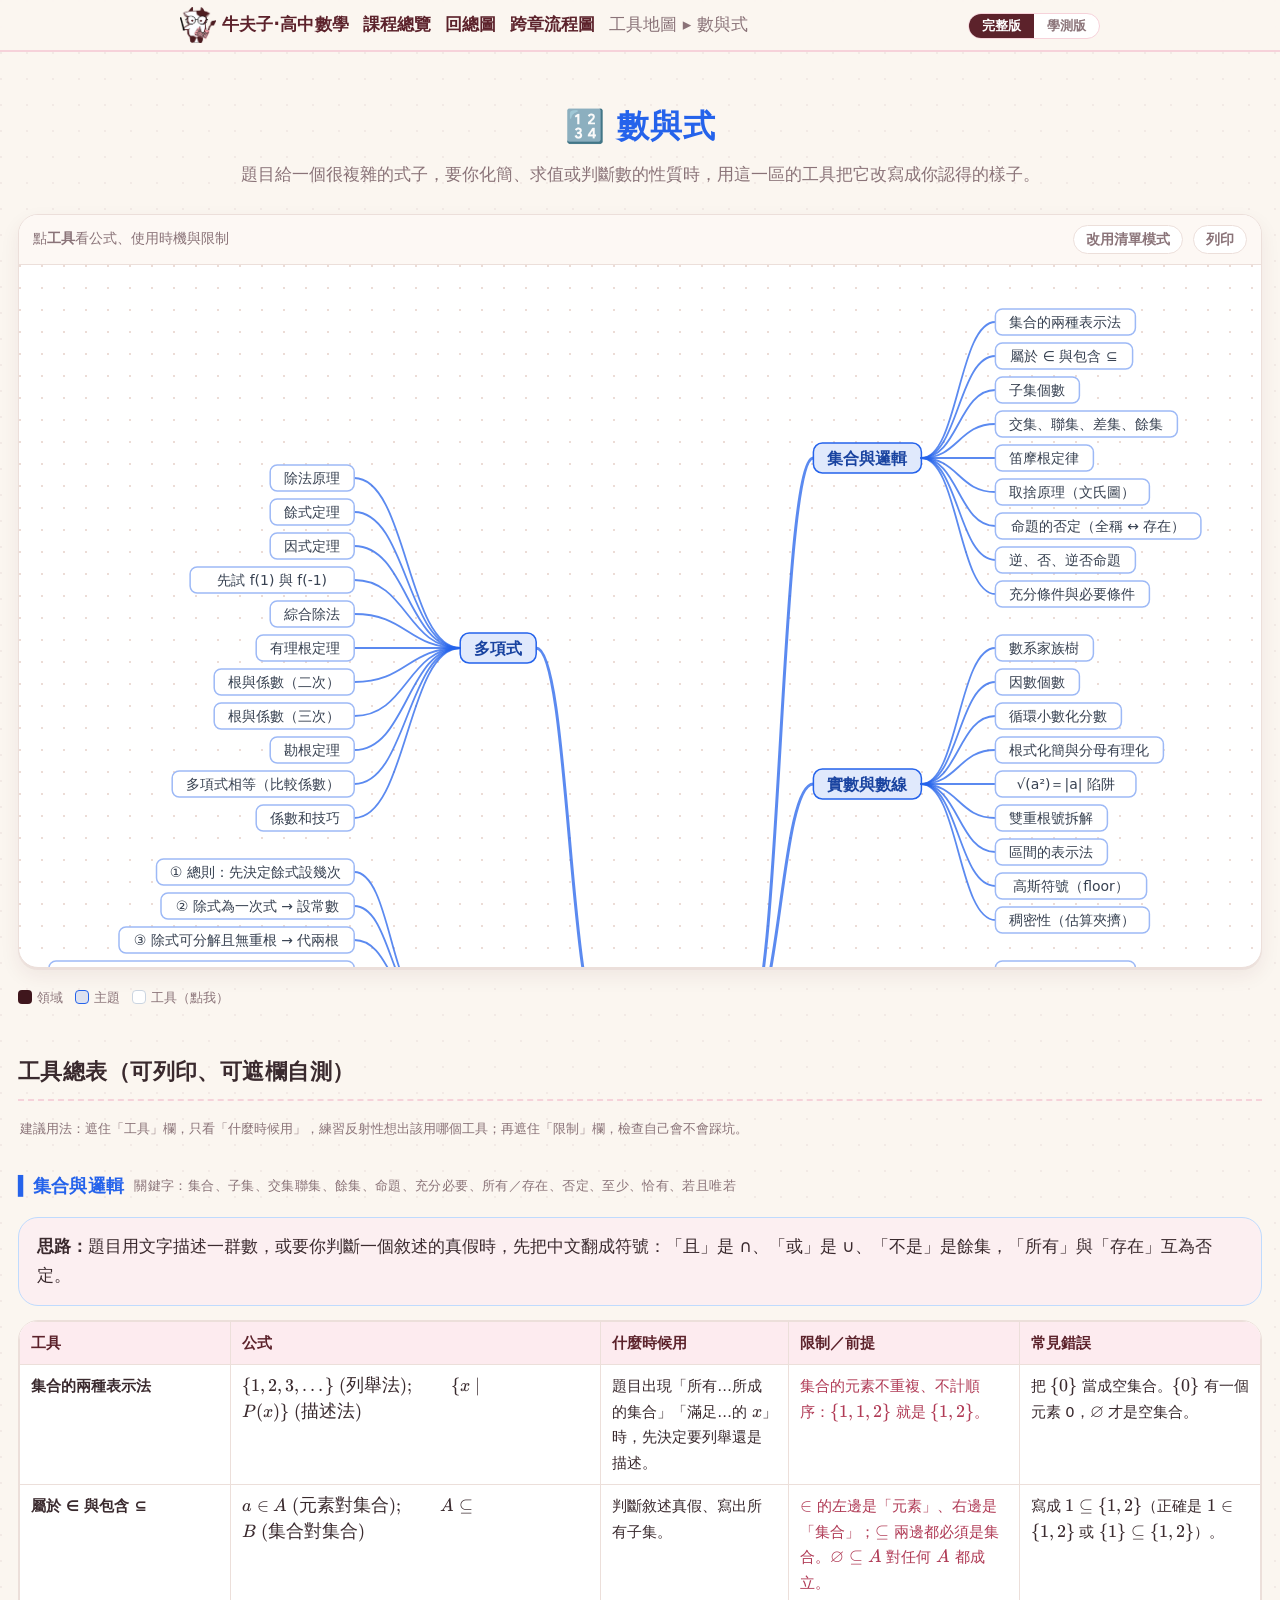
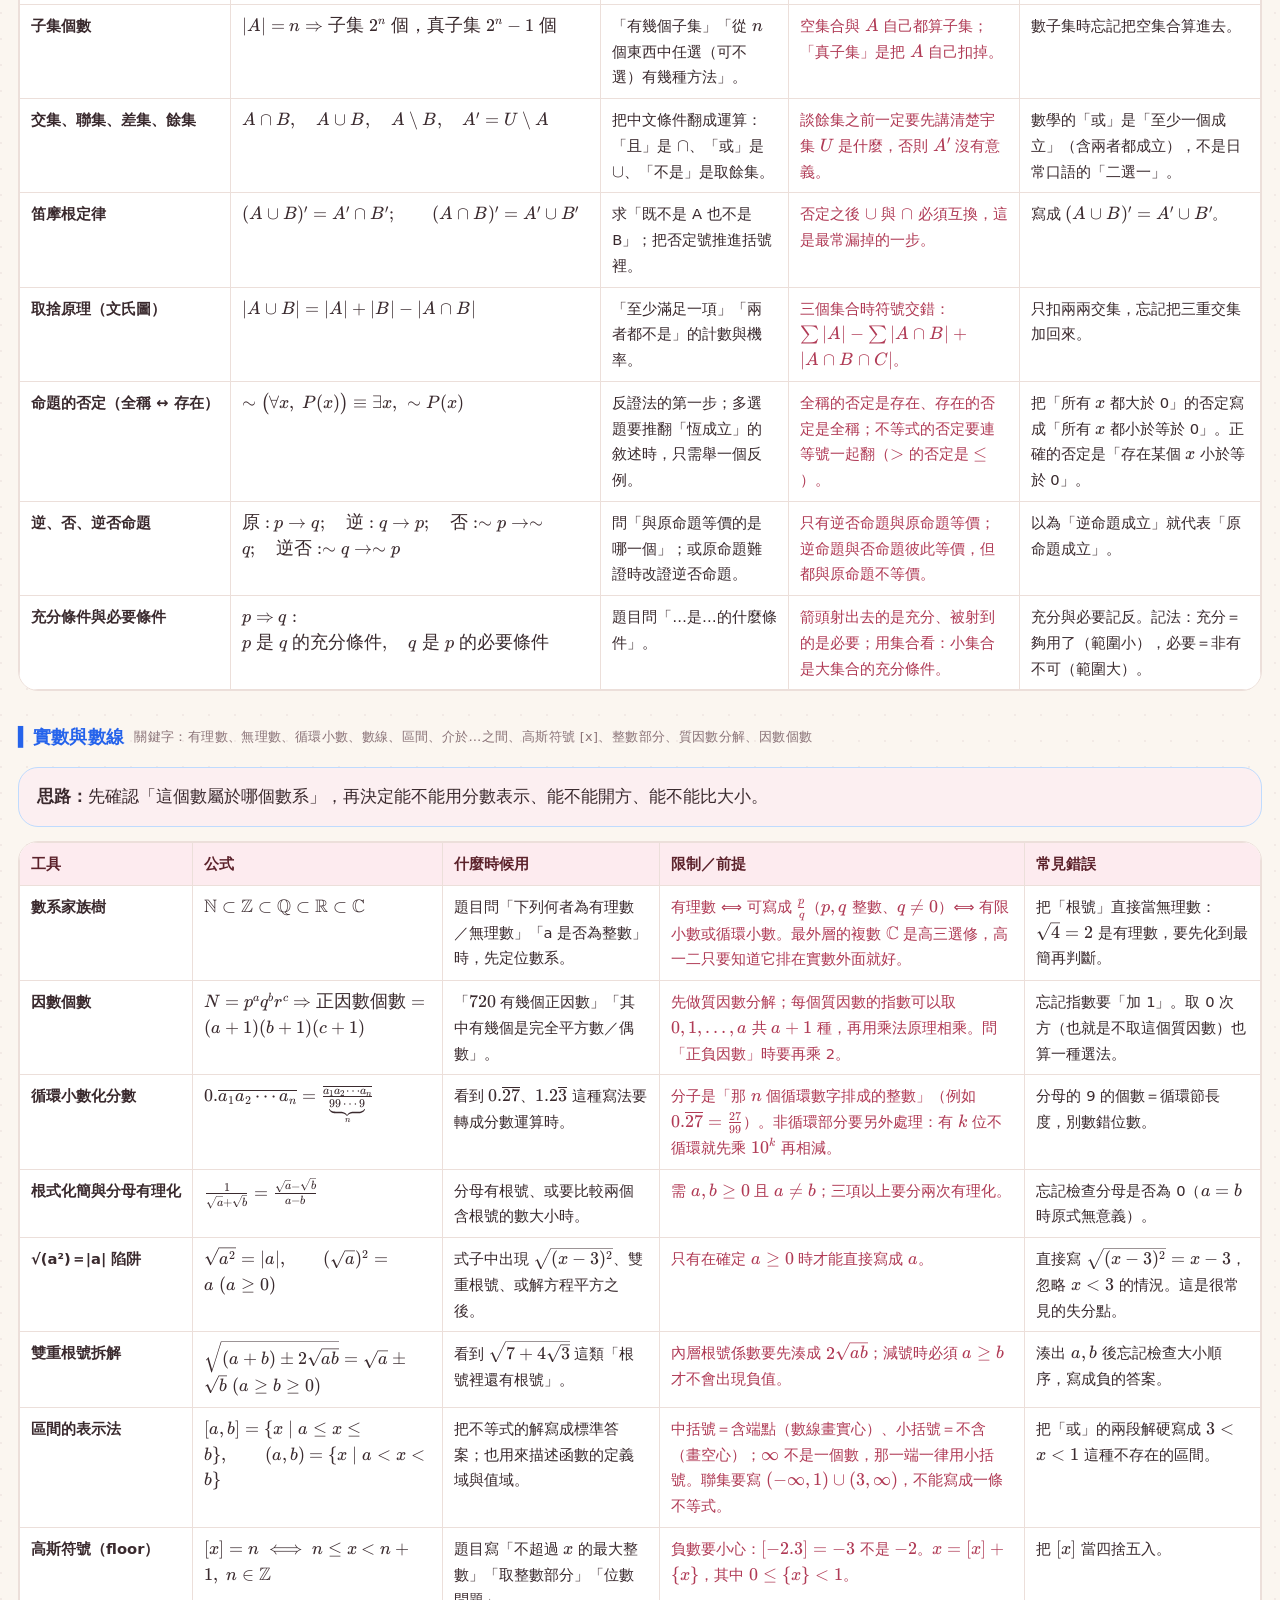
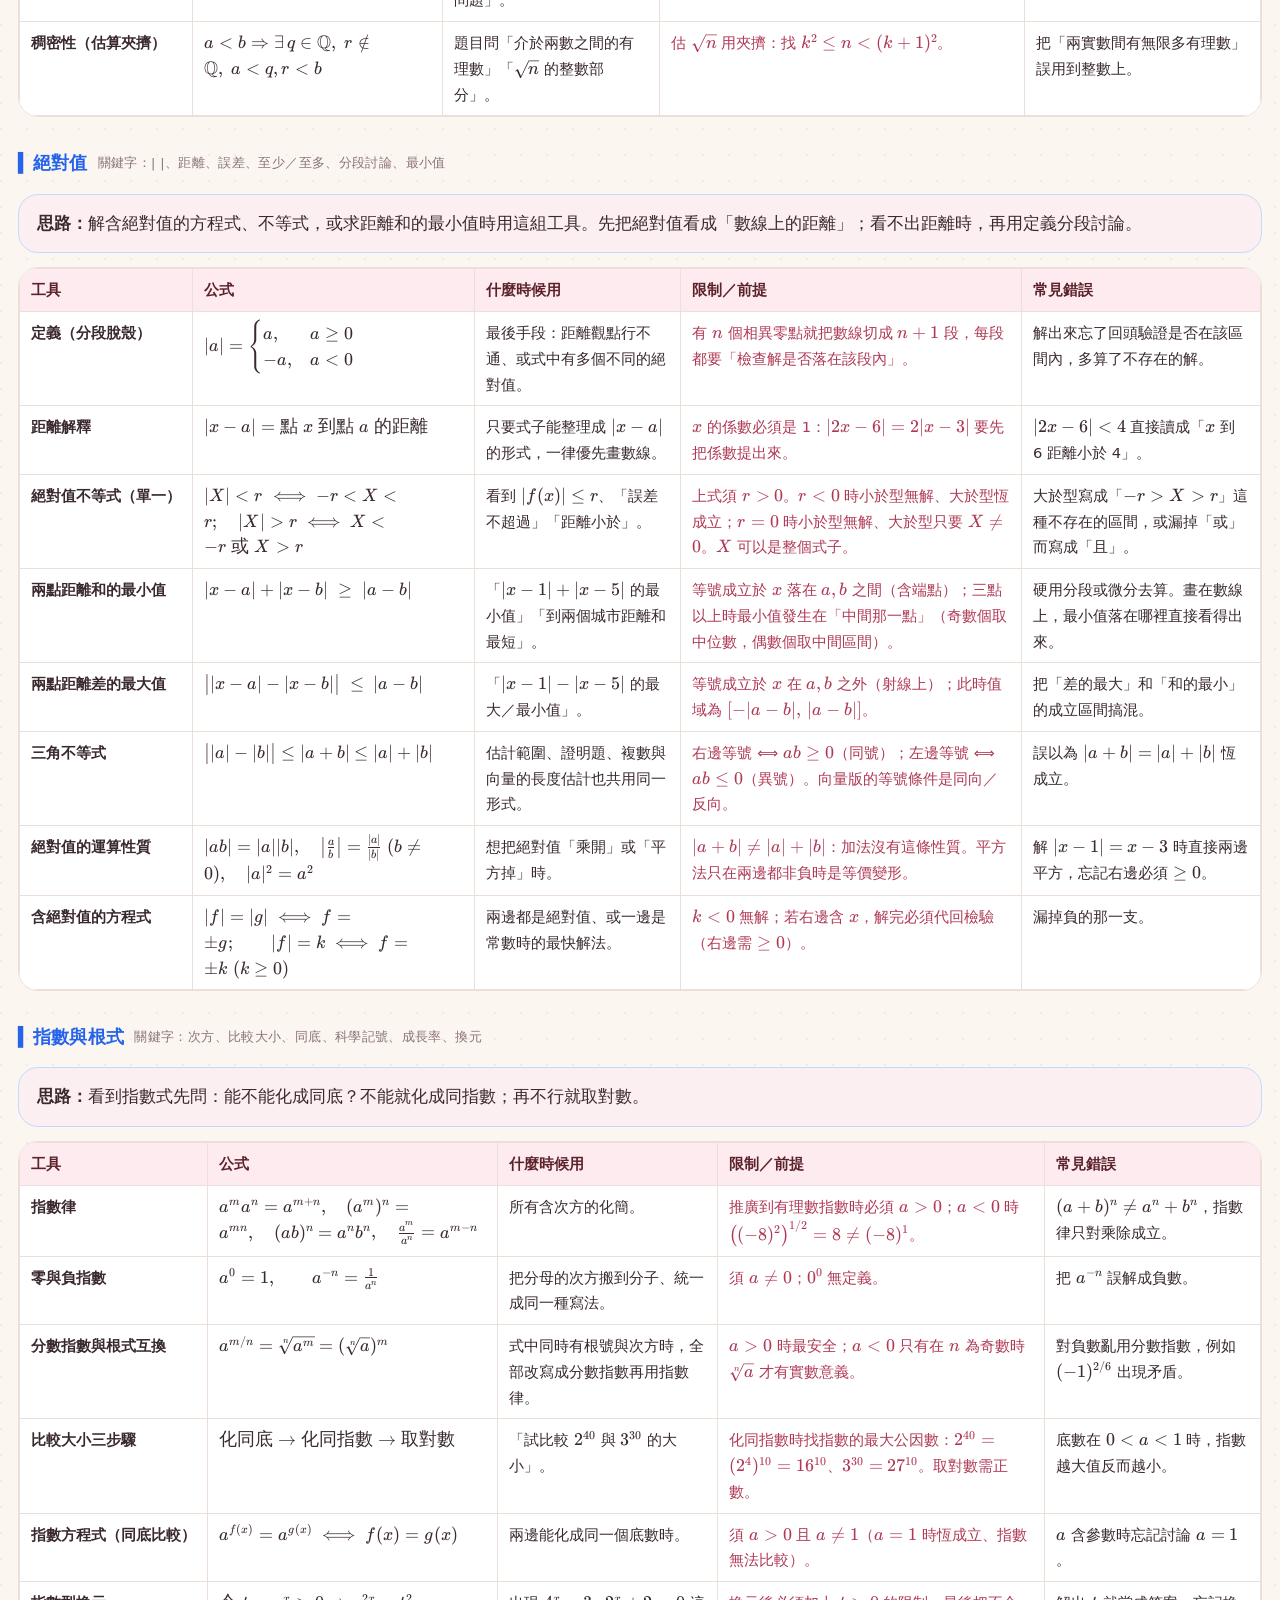
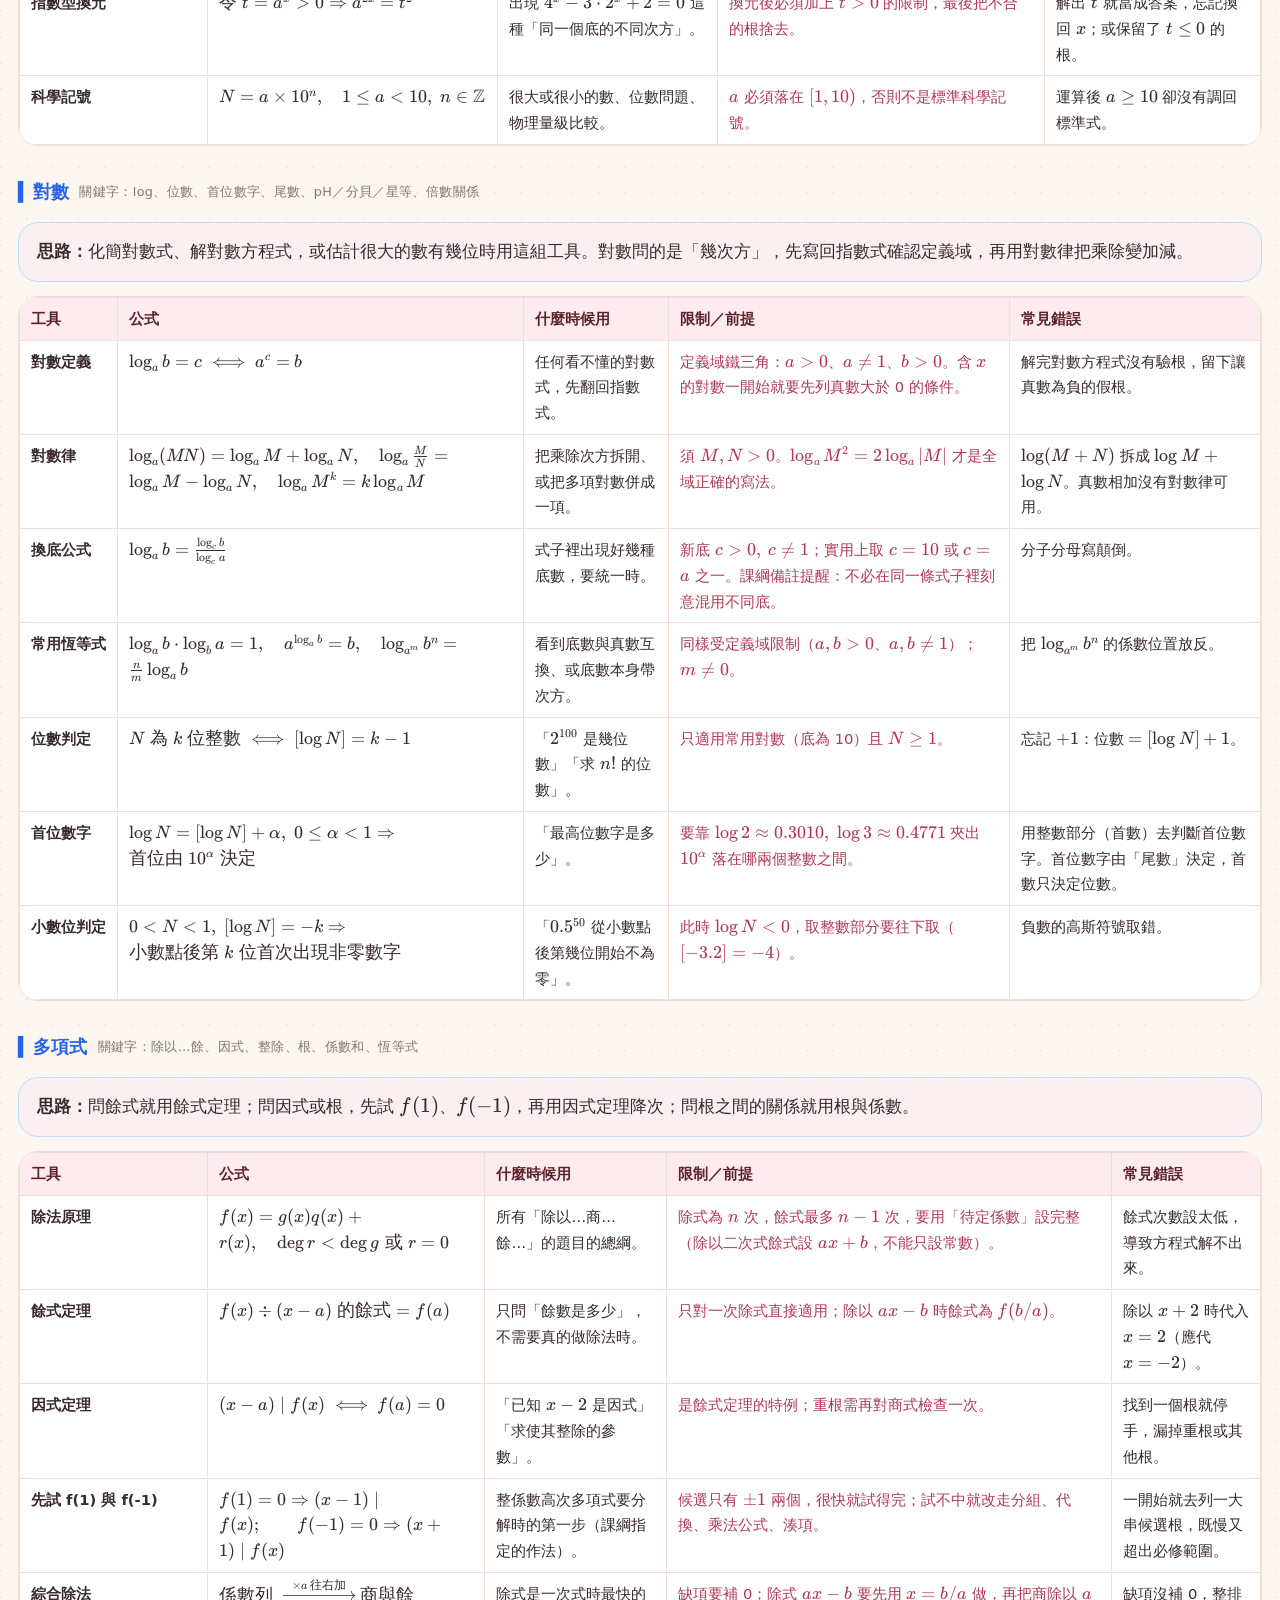
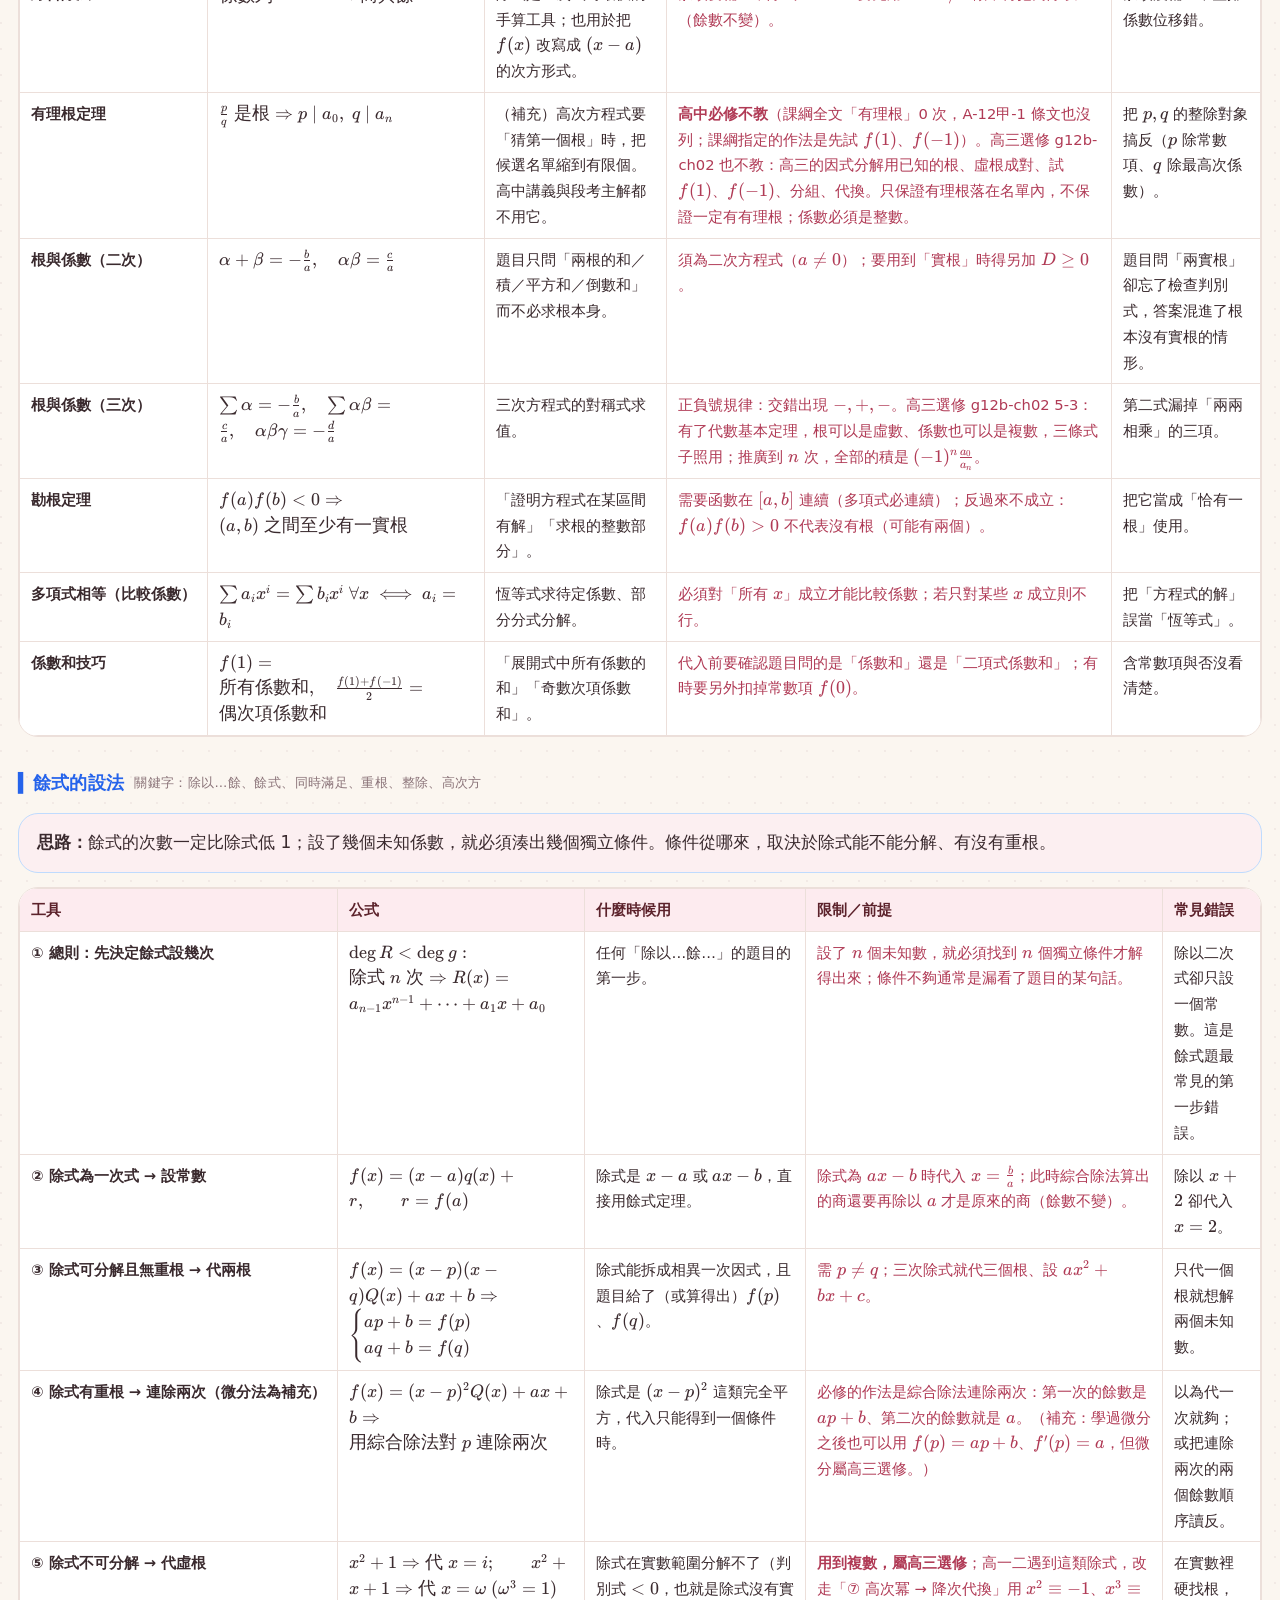
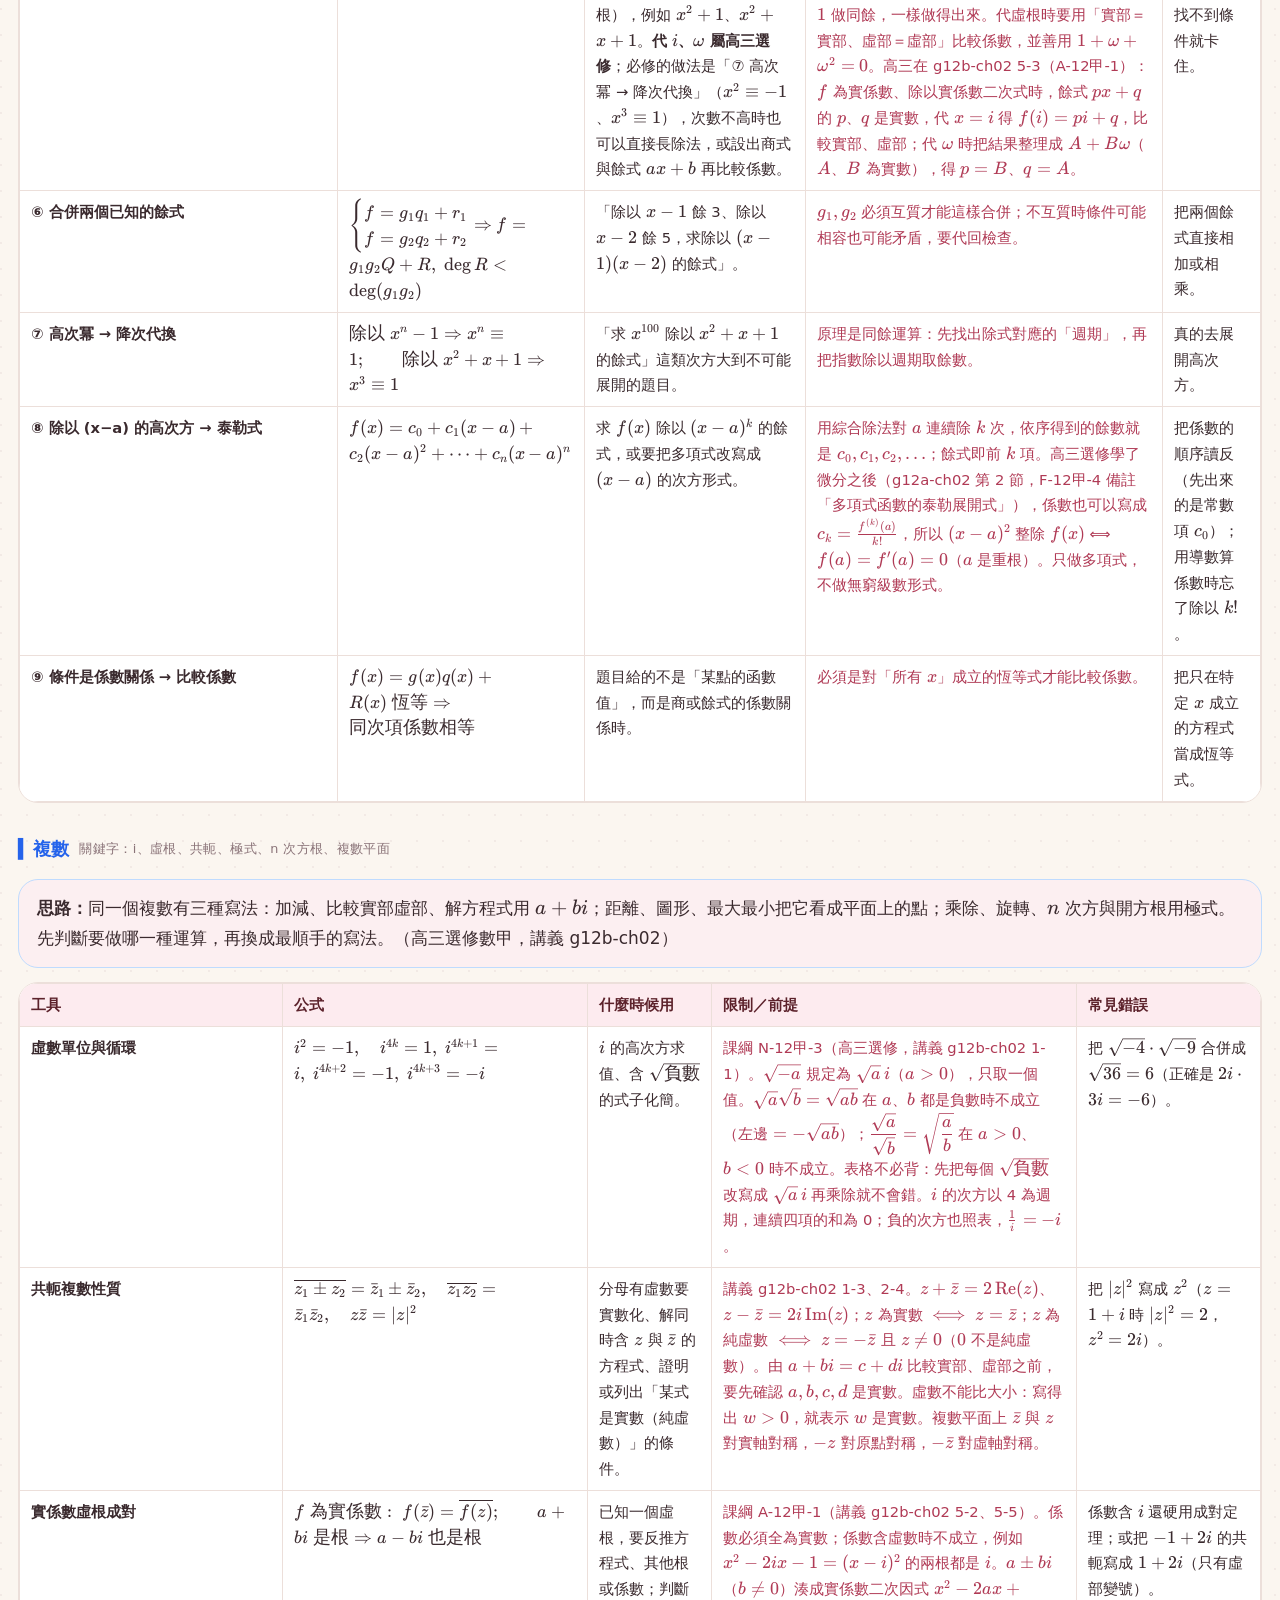
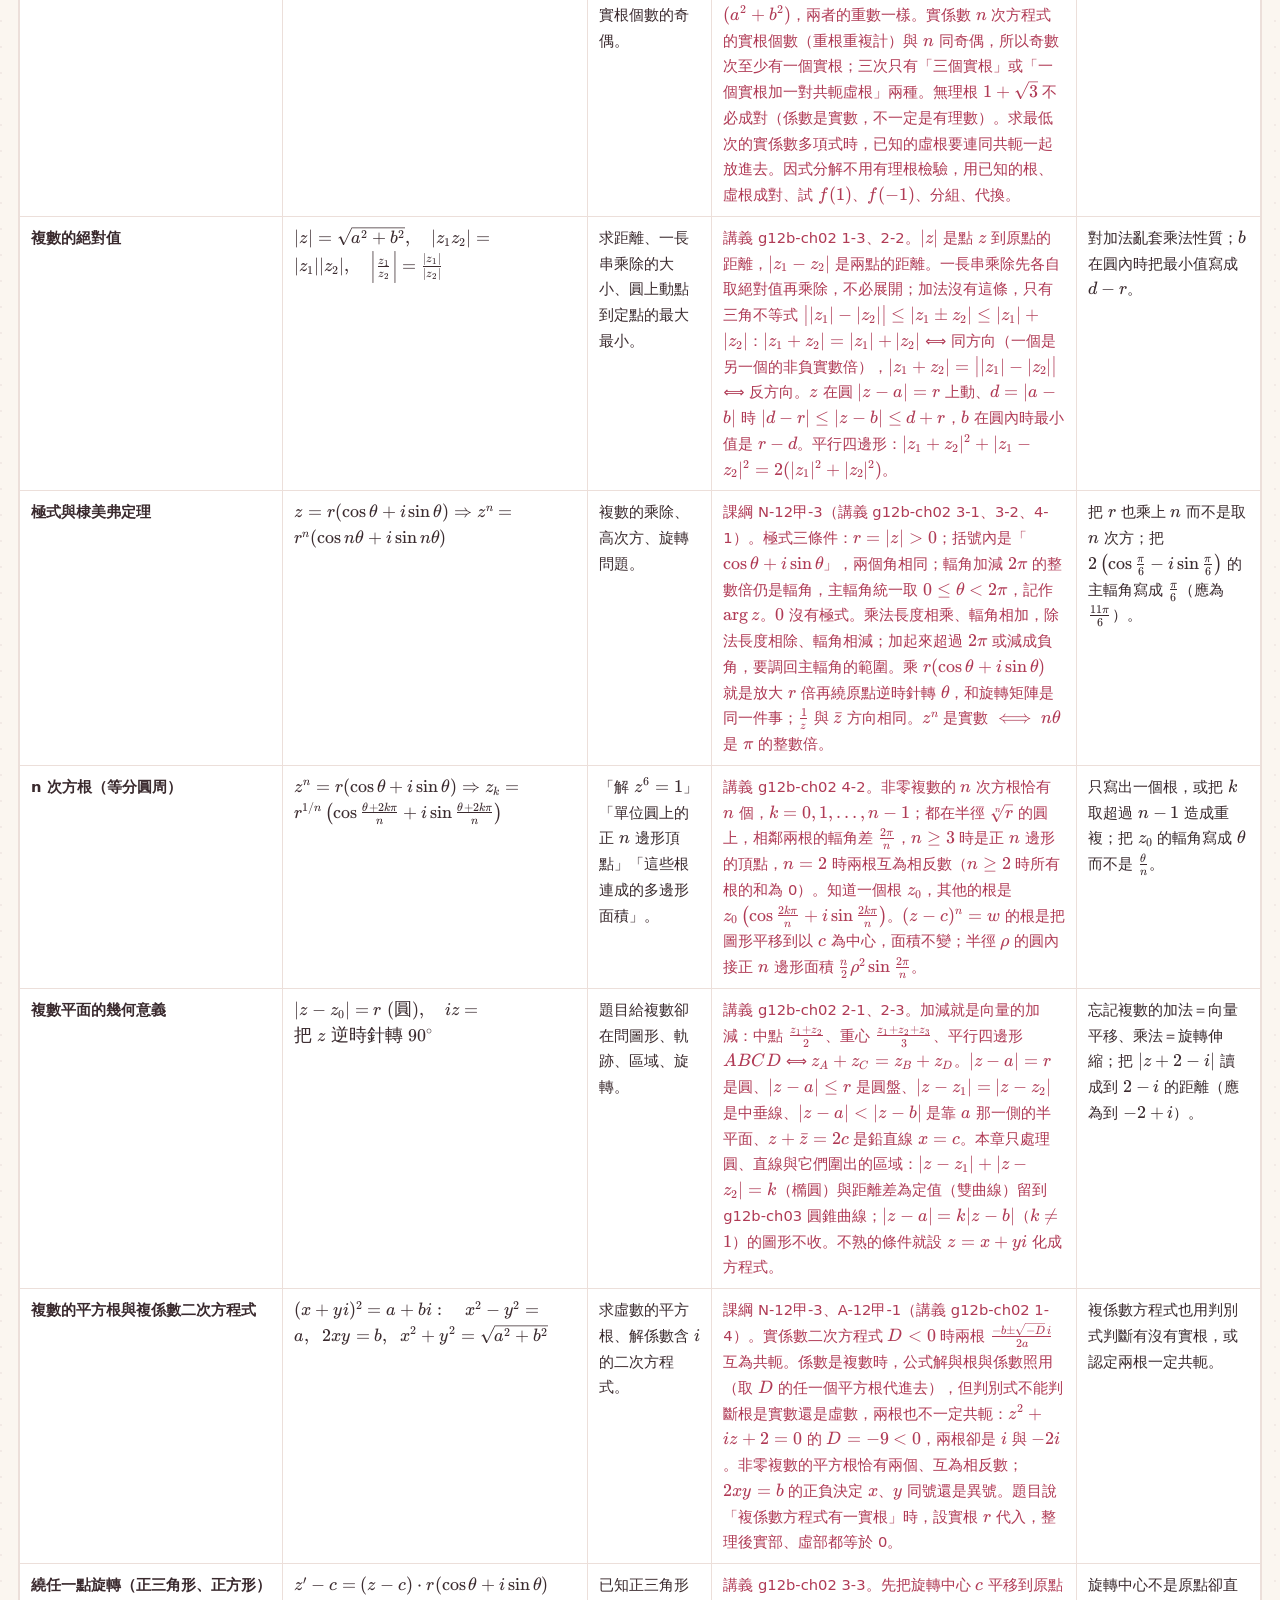
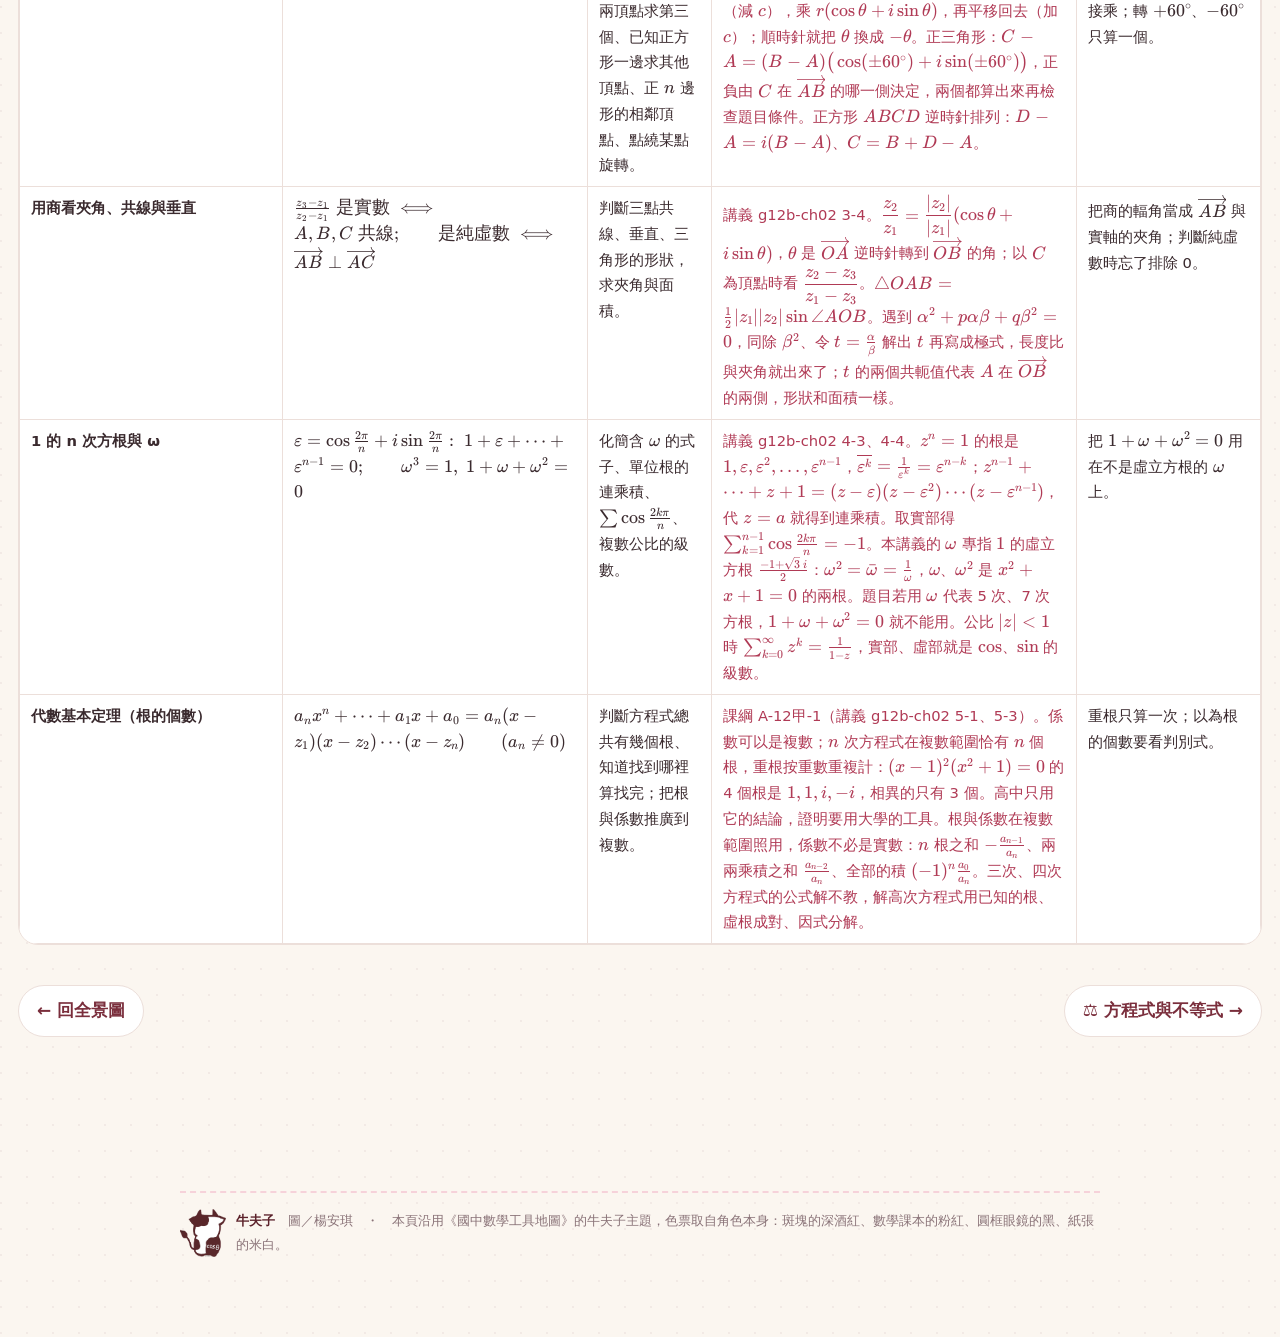
==== branch.html @ efc500b5 "高三下第三章：地圖與道場對照講義核對（地圖＋6 工具、道場＋12 題、離心率改補充）、kp 掛碼 Co-Authored-By: Claude Opus 5.5 <noreply@anthropic." ====
<!DOCTYPE html>
<html lang="zh-Hant">
<head>
<meta charset="UTF-8">
<meta name="viewport" content="width=device-width, initial-scale=1">
<title>分支圖｜數學工具地圖</title>
<link rel="stylesheet" href="assets/katex/katex.min.css">
<link rel="stylesheet" href="assets/style.css">
<link rel="stylesheet" href="assets/mapstyle.css?v=20260928">
<link rel="stylesheet" href="assets/theme-cow.css">
<script defer src="assets/katex/katex.min.js"></script>
<script defer src="assets/katex/auto-render.min.js"></script>
<script defer src="assets/mathfit.js"></script>
</head>
<body>
<div class="topbar"><div class="topbar-inner">
  <a class="cow-brand" href="index.html"><img class="cow-logo" src="assets/mascot/web/cow_stand.png" alt="牛夫子"><span class="brand-t">牛夫子‧高中數學</span></a>
  <a href="index.html">課程總覽</a>
  <a href="map.html">回總圖</a>
  <a href="cross.html">跨章流程圖</a>
  <span class="crumb" id="crumb">分支圖</span>
  <span class="spacer"></span>
  <span id="edSwitch"></span>
</div></div>

<div class="wrap-wide">
  <div class="map-hero">
    <h1 id="domTitle">—</h1>
    <p id="domAsk"></p>
  </div>

  <div class="mm-shell">
    <div class="mm-bar">
      <span>點<b>工具</b>看公式、使用時機與限制</span>
      <span class="sp"></span>
      <button id="viewToggle">改用清單模式</button>
      <button onclick="window.print()">列印</button>
    </div>
    <div class="mm-scroll" id="branchMap"></div>
  </div>

  <div class="legend">
    <span><i style="background:var(--cow-wine-d,#1f2937)"></i>領域</span>
    <span id="lgTopic"><i></i>主題</span>
    <span><i style="background:#fff;border:1.5px solid #cbd5e1"></i>工具（點我）</span>
  </div>

  <h2 class="sec">工具總表（可列印、可遮欄自測）</h2>
  <p class="kw-hint">建議用法：遮住「工具」欄，只看「什麼時候用」，練習反射性想出該用哪個工具；再遮住「限制」欄，檢查自己會不會踩坑。</p>
  <div id="toolTable"></div>

  <div class="ch-nav">
    <a href="map.html">← 回全景圖</a>
    <a id="nextDom" href="#">下一個領域 →</a>
  </div>
</div>

<script src="data/site.js?v=20260928"></script>
<script src="data/scope.js?v=20261029"></script>
<script src="data/toolmap.js?v=20260928"></script>
<script src="data/tm-1-number.js?v=20261028"></script>
<script src="data/tm-2-equation.js?v=20261028"></script>
<script src="data/tm-3-function.js?v=20261029"></script>
<script src="data/tm-4-trig.js?v=20261025"></script>
<script src="data/tm-5-geometry.js?v=20261029"></script>
<script src="data/tm-6-vector.js?v=20260928"></script>
<script src="data/tm-7-sequence.js?v=20261029"></script>
<script src="data/tm-8-prob.js?v=20261027"></script>
<script src="data/tm-9-calculus.js?v=20261025"></script>
<script src="data/curriculum.js?v=20261029"></script>
<script src="data/kp.js?v=20261023"></script>
<script src="data/kp-tools.js?v=20261029"></script>
<script src="data/kp-practice.js?v=20260928"></script>
<script src="assets/map.js?v=20260928"></script>
<script>
document.addEventListener("DOMContentLoaded", function () {
  MathMap.mountEditionSwitch("edSwitch");
  var doms = MathMap.domains();            // 學測版下已濾掉高三選修的領域
  var id = MathMap.param("d") || doms[0].id;
  var dom = MathMap.domainById(id) || doms[0];

  document.title = dom.n + "｜數學工具地圖";
  document.getElementById("crumb").textContent = "工具地圖 ▸ " + dom.n;
  var h = document.getElementById("domTitle");
  h.textContent = dom.icon + " " + dom.n;
  h.style.color = dom.color;
  document.getElementById("domAsk").textContent = dom.ask;
  document.querySelector("#lgTopic i").style.cssText =
    "background:" + dom.color + "22;border:1.5px solid " + dom.color;

  MathMap.viewController("viewToggle", function (mode) {
    var box = document.getElementById("branchMap");
    box.classList.toggle("list", mode === "list");
    if (mode === "list") MathMap.renderBranchList("branchMap", dom);
    else MathMap.renderBranch("branchMap", dom);
  });
  MathMap.renderToolTable("toolTable", dom);

  // 下一個領域
  var idx = doms.indexOf(dom);
  var nxt = doms[(idx + 1) % doms.length];
  var a = document.getElementById("nextDom");
  a.href = "branch.html#d=" + nxt.id;
  a.textContent = nxt.icon + " " + nxt.n + " →";
  a.onclick = function (e) { e.preventDefault(); location.href = a.href; location.reload(); };

  // 若帶 &t=主題，直接開該主題的說明；再帶 &x=工具名 就直接開那個工具（道場結算頁、練習本的處方連結用）
  var t = MathMap.param("t"), xn = MathMap.param("x");
  if (t) {
    (dom.topics || []).forEach(function (tp) {
      if (tp.id !== t) return;
      if (xn) {
        var tool = (tp.tools || []).filter(function (x) { return x.n === xn; })[0];
        if (tool) { MathMap.openTool(tool, dom.n + " ▸ " + tp.n); return; }
      }
      if (tp.id === t) {
        MathMap.openTool({
          n: tp.n,
          w: (tp.kw || []).map(function (k) { return "「" + k + "」"; }).join("、"),
          l: tp.flow || "",
          cue: tp.cue, see: tp.see, img: tp.img, imgCap: tp.imgCap,
          _path: dom.id + "/" + tp.id,
          ref: tp.ref, refName: tp.refName
        }, dom.n);
      }
    });
  }
});
</script>
<div class="wrap"><div class="cow-credit">
  <img src="assets/mascot/web/cow_cos.png" alt="牛夫子的背影">
  <div><b>牛夫子</b>　圖／楊安琪　・　本頁沿用《國中數學工具地圖》的牛夫子主題，色票取自角色本身：斑塊的深酒紅、數學課本的粉紅、圓框眼鏡的黑、紙張的米白。</div>
</div></div>
<script src="assets/wb-back.js"></script>
</body>
</html>
---- assets/style.css ----
/* 高中數學教學系統 — 共用樣式 */
:root {
  --bg: #f7f8fb;
  --card: #ffffff;
  --ink: #1f2937;
  --ink-soft: #6b7280;
  --line: #e5e7eb;
  --blue: #2563eb;      /* 概念 */
  --blue-soft: #eff6ff;
  --amber: #d97706;     /* 關鍵字破題 */
  --amber-soft: #fffbeb;
  --green: #059669;     /* 例題 */
  --green-soft: #ecfdf5;
  --purple: #7c3aed;    /* 檢核 */
  --purple-soft: #f5f3ff;
  --red: #dc2626;
  --radius: 14px;
  --shadow: 0 1px 3px rgba(0,0,0,.06), 0 4px 14px rgba(0,0,0,.04);
}
* { box-sizing: border-box; }
html { scroll-behavior: smooth; }
body {
  margin: 0; background: var(--bg); color: var(--ink);
  font-family: "Segoe UI", "Microsoft JhengHei", "PingFang TC", system-ui, sans-serif;
  line-height: 1.75; font-size: 17px;
}
.wrap { max-width: 960px; margin: 0 auto; padding: 24px 20px 80px; }

/* ── 頁首導覽 ── */
.topbar {
  position: sticky; top: 0; z-index: 50;
  background: rgba(255,255,255,.92); backdrop-filter: blur(8px);
  border-bottom: 1px solid var(--line);
}
.topbar-inner {
  max-width: 960px; margin: 0 auto; padding: 10px 20px;
  display: flex; align-items: center; gap: 14px; flex-wrap: wrap;
}
.topbar a { color: var(--blue); text-decoration: none; font-weight: 600; }
.topbar a:hover { text-decoration: underline; }
.topbar .crumb { color: var(--ink-soft); font-weight: 400; }
.topbar .spacer { flex: 1; }

/* ── 標題 ── */
h1 { font-size: 1.9rem; margin: 18px 0 4px; }
h1 .ch-num { color: var(--ink-soft); font-size: 1.1rem; font-weight: 600; margin-right: 10px; }
.subtitle { color: var(--ink-soft); margin: 0 0 24px; }
h2.sec {
  display: flex; align-items: center; gap: 10px;
  font-size: 1.35rem; margin: 44px 0 16px; padding-bottom: 8px;
  border-bottom: 2px solid var(--line);
}
h2.sec .tag {
  font-size: .8rem; padding: 3px 10px; border-radius: 999px; color: #fff; font-weight: 700;
}
.tag-concept { background: var(--blue); }
.tag-keyword { background: var(--amber); }
.tag-example { background: var(--green); }
.tag-check   { background: var(--purple); }
h3 { font-size: 1.12rem; margin: 26px 0 10px; }

/* ── 卡片 ── */
.card {
  background: var(--card); border: 1px solid var(--line);
  border-radius: var(--radius); box-shadow: var(--shadow);
  padding: 20px 24px; margin: 16px 0;
}
.card.concept { border-left: 5px solid var(--blue); }
.card.keyword { border-left: 5px solid var(--amber); }
.card.example { border-left: 5px solid var(--green); }
.card.check   { border-left: 5px solid var(--purple); }

/* 重點框 */
.callout {
  border-radius: 10px; padding: 14px 18px; margin: 14px 0;
  border: 1px solid transparent;
}
.callout.idea   { background: var(--blue-soft); border-color: #bfdbfe; }
.callout.warn   { background: #fef2f2; border-color: #fecaca; }
.callout.tip    { background: var(--amber-soft); border-color: #fde68a; }
.callout.formula{ background: var(--green-soft); border-color: #a7f3d0; }
.callout .co-title { font-weight: 700; margin-bottom: 4px; }

/* ── 圖像區 ── */
.fig { text-align: center; margin: 18px auto; }
.fig svg { max-width: 100%; height: auto; }
.fig .caption { font-size: .88rem; color: var(--ink-soft); margin-top: 6px; }
.interactive-box {
  background: #fbfcfe; border: 1.5px dashed #c7d2fe; border-radius: 10px;
  padding: 16px; margin: 16px 0;
}
.interactive-box .ctrl { display: flex; align-items: center; gap: 10px; flex-wrap: wrap; margin: 8px 0; }
.interactive-box label { font-size: .92rem; color: var(--ink-soft); min-width: 90px; }
.interactive-box input[type=range] { flex: 1; min-width: 140px; accent-color: var(--blue); }
.interactive-box .val { font-family: Consolas, monospace; font-weight: 700; color: var(--blue); min-width: 56px; }

/* ── 關鍵字破題表 ── */
table.kw {
  width: 100%; border-collapse: collapse; margin: 12px 0; font-size: .95rem;
  background: var(--card);
}
table.kw th, table.kw td { border: 1px solid var(--line); padding: 9px 12px; text-align: left; vertical-align: top; }
table.kw th { background: var(--amber-soft); color: #92400e; }
table.kw td.kw-key { font-weight: 700; color: var(--amber); white-space: nowrap; }
@media (max-width: 640px){ table.kw td.kw-key { white-space: normal; } }
.kw-scroll { overflow-x: auto; }

/* ── 例題 ── */
.exm { margin: 26px 0; }
.exm .exm-head {
  display: flex; align-items: baseline; gap: 10px; flex-wrap: wrap;
  font-weight: 700; font-size: 1.05rem; color: var(--green);
}
.exm .exm-src { font-size: .82rem; color: var(--ink-soft); font-weight: 400; }
.exm .exm-body { margin: 8px 0 12px; }
.badge {
  display: inline-block; font-size: .78rem; padding: 2px 9px; border-radius: 999px;
  background: var(--green-soft); color: var(--green); border: 1px solid #a7f3d0; font-weight: 600;
}
.badge.beyond { background: #fdf4ff; color: #a21caf; border-color: #f0abfc; }

/* 解法分頁 */
.sol-tabs { display: flex; gap: 8px; flex-wrap: wrap; margin: 10px 0 0; }
.sol-tabs button {
  border: 1.5px solid var(--line); background: #fff; border-radius: 999px;
  padding: 6px 16px; cursor: pointer; font-size: .92rem; font-weight: 600; color: var(--ink-soft);
  font-family: inherit;
}
.sol-tabs button.active { border-color: var(--green); color: var(--green); background: var(--green-soft); }
.sol-panel { display: none; padding: 14px 16px; border: 1px solid var(--line); border-top: none;
  border-radius: 0 0 10px 10px; background: #fcfefd; }
.sol-panel.active { display: block; }
.sol-wrap { margin-top: 10px; border-radius: 10px; }

/* 顯示/隱藏解答 */
.reveal-btn {
  display: inline-block; background: var(--green); color: #fff; border: none;
  padding: 8px 20px; border-radius: 8px; cursor: pointer; font-size: .95rem; font-weight: 700;
  font-family: inherit;
}
.reveal-btn:hover { filter: brightness(1.08); }
.reveal-target { display: none; }
.reveal-target.shown { display: block; }
.think-first {
  font-size: .88rem; color: var(--ink-soft); margin: 6px 0;
}

/* ── 檢核測驗 ── */
.quiz-q { border-top: 1px solid var(--line); padding: 16px 0; }
.quiz-q:first-child { border-top: none; }
.quiz-q .q-text { font-weight: 600; margin-bottom: 10px; }
.quiz-q .q-no { color: var(--purple); font-weight: 800; margin-right: 6px; }
.quiz-opts { display: grid; gap: 8px; }
.quiz-opts label {
  display: flex; gap: 10px; align-items: baseline; padding: 8px 12px;
  border: 1.5px solid var(--line); border-radius: 8px; cursor: pointer; background: #fff;
}
.quiz-opts label:hover { border-color: #c4b5fd; }
.quiz-opts label.sel { border-color: var(--purple); background: var(--purple-soft); }
.quiz-opts label.correct { border-color: var(--green); background: var(--green-soft); }
.quiz-opts label.wrong { border-color: var(--red); background: #fef2f2; }
.quiz-num input {
  font-size: 1rem; padding: 8px 12px; border: 1.5px solid var(--line); border-radius: 8px;
  width: 180px; font-family: Consolas, monospace;
}
.quiz-fb { margin-top: 8px; font-size: .92rem; display: none; }
.quiz-fb.shown { display: block; }
.quiz-fb .fb-ok { color: var(--green); font-weight: 700; }
.quiz-fb .fb-no { color: var(--red); font-weight: 700; }
.quiz-fb .fb-sol { color: var(--ink-soft); }
.quiz-submit {
  background: var(--purple); color: #fff; border: none; border-radius: 10px;
  padding: 12px 28px; font-size: 1.02rem; font-weight: 700; cursor: pointer; margin-top: 14px;
  font-family: inherit;
}
.quiz-submit:hover { filter: brightness(1.08); }
.quiz-result {
  margin-top: 16px; padding: 14px 18px; border-radius: 10px; font-weight: 600; display: none;
}
.quiz-result.pass { display: block; background: var(--green-soft); border: 1px solid #a7f3d0; color: #065f46; }
.quiz-result.fail { display: block; background: #fff7ed; border: 1px solid #fed7aa; color: #9a3412; }

/* ── 首頁 ── */
.hero { text-align: center; padding: 34px 0 10px; }
.hero h1 { font-size: 2.2rem; margin-bottom: 6px; }
.hero p { color: var(--ink-soft); }
.sem-tabs { display: flex; gap: 8px; flex-wrap: wrap; justify-content: center; margin: 22px 0; }
.sem-tabs button {
  border: 1.5px solid var(--line); background: #fff; border-radius: 999px;
  padding: 8px 20px; cursor: pointer; font-weight: 700; font-size: .98rem; color: var(--ink-soft);
  font-family: inherit;
}
.sem-tabs button.active { border-color: var(--blue); color: var(--blue); background: var(--blue-soft); }
.ch-grid { display: grid; grid-template-columns: repeat(auto-fill, minmax(270px, 1fr)); gap: 14px; }
.ch-card {
  background: var(--card); border: 1px solid var(--line); border-radius: var(--radius);
  padding: 16px 18px; box-shadow: var(--shadow); text-decoration: none; color: var(--ink);
  display: flex; flex-direction: column; gap: 6px; transition: transform .12s, box-shadow .12s;
  position: relative;
}
.ch-card:hover { transform: translateY(-2px); box-shadow: 0 4px 18px rgba(0,0,0,.09); }
.ch-card .ch-title { font-weight: 700; font-size: 1.04rem; }
.ch-card .ch-num2 { color: var(--blue); font-weight: 800; font-size: .85rem; }
.ch-card .ch-desc { font-size: .87rem; color: var(--ink-soft); }
.ch-card .ch-status { font-size: .82rem; margin-top: auto; padding-top: 6px; }
.st-mastered { color: var(--green); font-weight: 700; }
.st-partial  { color: var(--amber); font-weight: 700; }
.st-none     { color: var(--ink-soft); }
.sem-progress { margin: 10px 0 18px; font-size: .92rem; color: var(--ink-soft); text-align: center; }
.pbar { height: 8px; background: var(--line); border-radius: 999px; overflow: hidden; max-width: 420px; margin: 6px auto; }
.pbar > div { height: 100%; background: linear-gradient(90deg, var(--blue), var(--green)); border-radius: 999px; }

/* 章節內目錄 */
.toc { display: flex; gap: 8px; flex-wrap: wrap; margin: 14px 0 6px; }
.toc a {
  font-size: .85rem; text-decoration: none; padding: 4px 12px; border-radius: 999px;
  border: 1px solid var(--line); color: var(--ink-soft); background: #fff;
}
.toc a:hover { color: var(--blue); border-color: var(--blue); }

/* 章末導航 */
.ch-nav { display: flex; justify-content: space-between; gap: 12px; margin-top: 40px; flex-wrap: wrap; }
.ch-nav a {
  text-decoration: none; color: var(--blue); font-weight: 700;
  padding: 10px 18px; border: 1.5px solid var(--line); border-radius: 10px; background: #fff;
}
.ch-nav a:hover { border-color: var(--blue); }

/* 長數學式在窄螢幕要自己橫捲，不能撐破頁面 */
.katex-display { overflow-x: auto; overflow-y: hidden; padding: 3px 0; }
.katex-display > .katex { text-align: initial; }

@media print {
  .topbar, .quiz-submit, .reveal-btn, .sol-tabs { display: none; }
  .katex-display { overflow: visible; }
  .reveal-target, .sol-panel { display: block !important; }
  body { background: #fff; }
  .card { box-shadow: none; }
}
---- assets/mapstyle.css ----
/* 高中數學｜工具地圖（心智圖）專用樣式 */

/* 長數學式在窄螢幕要自己橫捲（style.css 也有，這裡重複一次以防舊快取）
 * ——不過 map.js 的 fitMath() 會先把過長的公式自動換列，正常情況看不到捲軸。 */
.katex-display { overflow-x: auto; overflow-y: hidden; padding: 3px 0; }
.katex-display > .katex { text-align: initial; }

/* 換列後的公式一律靠左，多列之間收緊，讀起來才像課本的條列 */
.dw-formula .katex-display,
table.tools td .katex-display { margin: .25em 0; text-align: left; }
.dw-formula .katex-display > .katex,
table.tools td .katex-display > .katex { text-align: left; }
.dw-formula .katex-display + .katex-display { margin-top: .1em; }


.map-hero { text-align: center; padding: 26px 0 6px; }
.map-hero h1 { font-size: 2rem; margin: 0 0 6px; }
.map-hero p { color: var(--ink-soft); margin: 0; }

.wrap-wide { max-width: 1280px; margin: 0 auto; padding: 20px 18px 90px; }

/* ── 心智圖畫布 ── */
.mm-shell {
  background: var(--card); border: 1px solid var(--line); border-radius: var(--radius);
  box-shadow: var(--shadow); margin: 18px 0; overflow: hidden;
}
.mm-bar {
  display: flex; align-items: center; gap: 10px; flex-wrap: wrap;
  padding: 10px 14px; border-bottom: 1px solid var(--line); background: #fbfcfe;
  font-size: .9rem; color: var(--ink-soft);
}
.mm-bar .sp { flex: 1; }
.mm-bar button {
  border: 1.5px solid var(--line); background: #fff; border-radius: 8px;
  padding: 4px 12px; cursor: pointer; font-family: inherit; font-weight: 600;
  color: var(--ink-soft); font-size: .88rem;
}
.mm-bar button:hover { border-color: var(--blue); color: var(--blue); }
.mm-scroll { overflow: auto; max-height: 78vh; background:
  radial-gradient(circle at 1px 1px, #e8ecf4 1px, transparent 0) 0 0/22px 22px; }
.mm-scroll svg { display: block; }

.mm-node { cursor: pointer; }
.mm-node rect { transition: filter .12s; }
.mm-node:hover rect { filter: brightness(.97); }
.mm-node text { font-family: "Segoe UI","Microsoft JhengHei","PingFang TC",system-ui,sans-serif; }
.mm-node.leaf text { fill: #374151; }
.mm-link { fill: none; }

/* ── 明細抽屜 ── */
.mm-drawer {
  position: fixed; top: 0; right: 0; height: 100%; width: min(430px, 92vw);
  background: #fff; border-left: 1px solid var(--line); box-shadow: -6px 0 24px rgba(0,0,0,.10);
  transform: translateX(105%); transition: transform .22s ease; z-index: 200;
  display: flex; flex-direction: column;
}
.mm-drawer.open { transform: translateX(0); }
.mm-drawer .dw-head {
  padding: 14px 18px; border-bottom: 1px solid var(--line);
  display: flex; align-items: flex-start; gap: 10px;
}
.mm-drawer .dw-head h3 { margin: 0; font-size: 1.12rem; flex: 1; }
.mm-drawer .dw-head .dw-x {
  border: none; background: #f3f4f6; border-radius: 8px; cursor: pointer;
  width: 30px; height: 30px; font-size: 1rem; color: var(--ink-soft); font-family: inherit;
}
.mm-drawer .dw-body { padding: 16px 18px 40px; overflow-y: auto; }
.dw-sec { margin-bottom: 14px; }
.dw-sec .dw-lab {
  font-size: .78rem; font-weight: 800; letter-spacing: .04em;
  padding: 2px 9px; border-radius: 999px; display: inline-block; margin-bottom: 6px;
}
.lab-f { background: var(--green-soft); color: var(--green); }
.lab-w { background: var(--amber-soft); color: #92400e; }
.lab-l { background: #fef2f2; color: var(--red); }
.lab-t { background: var(--purple-soft); color: var(--purple); }
.lab-x { background: var(--blue-soft); color: var(--blue); }
.lab-c { background: #fff7ed; color: #9a3412; }          /* 看到這句話就想到 */
.lab-s { background: #eef2ff; color: #3730a3; }          /* 串聯：別的地方長什麼樣 */
.dw-sec .dw-txt { font-size: .95rem; }
.dw-cue { margin: 0; padding-left: 0; list-style: none; }
.dw-cue li { position: relative; padding: 4px 0 4px 26px; font-size: .95rem; line-height: 1.6; }
.dw-cue li::before { content: "👁"; position: absolute; left: 0; top: 4px; }
.dw-see { margin: 0; padding-left: 0; list-style: none; }
.dw-see li { padding: 3px 0; font-size: .93rem; }
.dw-see a { color: #3730a3; font-weight: 700; text-decoration: none; }
.dw-see a::before { content: "⇄ "; }
.dw-see a:hover { text-decoration: underline; }
.lab-p { background: #ecfeff; color: #155e75; }          /* 練這個：練習本＋道場 */
.dw-kp { font-size: .82rem; color: #6b7280; margin-bottom: 4px; }
.dw-train { margin: 0; padding-left: 0; list-style: none; }
.dw-train li { padding: 3px 0; font-size: .93rem; }
.dw-train a { color: #155e75; font-weight: 700; text-decoration: none; }
.dw-train a:hover { text-decoration: underline; }
.dw-train .dw-more { color: #6b7280; font-size: .85rem; }
.dw-img { text-align: center; }
.dw-img img { max-width: 100%; height: auto; border: 1px solid var(--line); border-radius: 10px; background: #fff; padding: 6px; }
.dw-cap { font-size: .82rem; color: #6b7280; margin-top: 4px; }
.dw-formula {
  background: var(--green-soft); border: 1px solid #a7f3d0; border-radius: 10px;
  padding: 10px 14px; overflow-x: auto;
}
.dw-ref a { color: var(--blue); font-weight: 700; text-decoration: none; font-size: .92rem; }
.dw-ref a:hover { text-decoration: underline; }

/* ── 領域卡（總圖下方圖例） ── */
.dom-grid { display: grid; grid-template-columns: repeat(auto-fill, minmax(280px,1fr)); gap: 14px; margin-top: 14px; }
.dom-card {
  background: var(--card); border: 1px solid var(--line); border-left-width: 6px;
  border-radius: var(--radius); padding: 14px 16px; box-shadow: var(--shadow);
  text-decoration: none; color: var(--ink); display: flex; flex-direction: column; gap: 5px;
  transition: transform .12s;
}
.dom-card:hover { transform: translateY(-2px); }
.dom-card .dc-t { font-weight: 800; font-size: 1.05rem; }
.dom-card .dc-a { font-size: .86rem; color: var(--ink-soft); }
.dom-card .dc-k { font-size: .8rem; color: var(--ink-soft); }

/* ── 搜尋 ── */
.kw-search { margin: 18px 0 6px; }
.kw-search input {
  width: 100%; font-size: 1.02rem; padding: 12px 16px; border-radius: 12px;
  border: 1.5px solid var(--line); font-family: inherit; background: #fff;
}
.kw-search input:focus { outline: none; border-color: var(--blue); }
.kw-hint { font-size: .84rem; color: var(--ink-soft); margin: 6px 2px; }
.hit-list { display: grid; gap: 10px; margin-top: 10px; }
.hit {
  background: #fff; border: 1px solid var(--line); border-radius: 10px; padding: 10px 14px;
  cursor: pointer; border-left: 4px solid var(--blue);
}
.hit:hover { background: #fafbff; }
.hit .h-t { font-weight: 700; }
.hit .h-p { font-size: .8rem; color: var(--ink-soft); }
.hit .h-w { font-size: .88rem; color: #92400e; }

/* ── 工具總表 ── */
table.tools { width: 100%; border-collapse: collapse; font-size: .92rem; background: #fff; }
table.tools th, table.tools td { border: 1px solid var(--line); padding: 8px 11px; text-align: left; vertical-align: top; }
table.tools th { background: var(--blue-soft); color: #1e40af; position: sticky; top: 0; }
table.tools td.t-n { font-weight: 700; white-space: nowrap; }
table.tools td.t-l { color: #b91c1c; }
.tbl-scroll { overflow-x: auto; border: 1px solid var(--line); border-radius: var(--radius); }
.topic-h { margin: 30px 0 8px; font-size: 1.15rem; display: flex; align-items: center; gap: 10px; }
.topic-h .th-kw { font-size: .8rem; font-weight: 500; color: var(--ink-soft); }

/* ── 破題流程 ── */
.flow-grid { display: grid; grid-template-columns: repeat(auto-fill, minmax(300px,1fr)); gap: 12px; }
.flow-card { background: #fff; border: 1px solid var(--line); border-radius: 12px; padding: 14px 16px; box-shadow: var(--shadow); }
.flow-card h4 { margin: 0 0 8px; font-size: 1rem; color: var(--blue); }
.flow-card ul { margin: 0; padding-left: 20px; font-size: .92rem; }
.flow-card li { margin: 4px 0; }
.flow-card b { color: var(--amber); }

.legend { display: flex; gap: 12px; flex-wrap: wrap; font-size: .84rem; color: var(--ink-soft); margin: 8px 0; }
.legend span { display: inline-flex; align-items: center; gap: 5px; }
.legend i { width: 14px; height: 14px; border-radius: 4px; display: inline-block; }

/* ── 跨章決策流程圖 ── */
.cx-tabs { display: flex; gap: 8px; flex-wrap: wrap; margin: 18px 0 10px; }
.cx-tabs button {
  border: 1.5px solid var(--line); background: #fff; border-radius: 999px;
  padding: 7px 16px; cursor: pointer; font-weight: 700; font-size: .93rem;
  color: var(--ink-soft); font-family: inherit;
}
.cx-tabs button:hover { border-color: #cbd5e1; }
.cx-tabs button.active { color: #fff; }
.cx-lead {
  background: #fff; border: 1px solid var(--line); border-left-width: 6px;
  border-radius: var(--radius); padding: 14px 18px; box-shadow: var(--shadow); margin: 6px 0 12px;
}
.cx-lead h2 { margin: 0 0 6px; font-size: 1.3rem; }
.cx-lead p { margin: 0; color: var(--ink-soft); }
.cx-kw { display: flex; gap: 7px; flex-wrap: wrap; margin: 10px 0 0; }
.cx-kw span {
  font-size: .84rem; padding: 3px 11px; border-radius: 999px;
  background: var(--amber-soft); color: #92400e; border: 1px solid #fde68a; font-weight: 600;
}
.fl-node text { font-family: "Segoe UI","Microsoft JhengHei","PingFang TC",system-ui,sans-serif; }
.cx-notes { display: grid; gap: 12px; margin-top: 16px; }
.cx-note {
  background: #fff; border: 1px solid var(--line); border-radius: 12px;
  padding: 14px 18px; box-shadow: var(--shadow);
}
.cx-note h4 { margin: 0 0 6px; font-size: 1rem; }
.cx-note div { font-size: .95rem; }

/* ── 版本切換（完整版 / 學測版） ── */
.ed-sw { display: inline-flex; border: 1.5px solid var(--line); border-radius: 999px; overflow: hidden; background: #fff; }
.ed-sw button {
  border: none; background: transparent; padding: 3px 13px; cursor: pointer;
  font-family: inherit; font-weight: 700; font-size: .84rem; color: var(--ink-soft);
}
.ed-sw button.on { background: var(--purple); color: #fff; }
.ed-banner {
  background: var(--purple-soft); border: 1px solid #ddd6fe; border-left: 6px solid var(--purple);
  border-radius: var(--radius); padding: 14px 18px; margin: 16px 0;
}
.ed-banner .ed-title { font-weight: 700; margin-bottom: 6px; }
.ed-banner summary { cursor: pointer; font-size: .92rem; color: var(--purple); font-weight: 700; }
.ed-banner ul { margin: 10px 0; padding-left: 20px; font-size: .9rem; }
.ed-banner li { margin: 7px 0; }
.ed-banner li span { color: var(--ink-soft); font-size: .86rem; }
.ed-unc { font-size: .86rem; color: var(--ink-soft); margin: 8px 0 0; }
.ed-note {
  font-size: .86rem; color: var(--ink-soft); background: var(--purple-soft);
  border: 1px solid #ddd6fe; border-radius: 10px; padding: 8px 14px; margin: 10px 0;
}

/* ── 清單模式（窄螢幕自動切換，也可手動切） ── */
.mm-scroll.list { max-height: none; overflow: visible; background: none; }
.lv { display: grid; gap: 10px; padding: 14px; }
.lv-item { background: #fff; border: 1px solid var(--line); border-left: 5px solid; border-radius: 12px; }
.lv-item > summary {
  cursor: pointer; padding: 12px 16px; font-weight: 800; font-size: 1.02rem;
  display: flex; justify-content: space-between; gap: 10px; align-items: center; list-style: none;
}
.lv-item > summary::-webkit-details-marker { display: none; }
.lv-item > summary::after { content: "▾"; color: var(--ink-soft); font-size: .9rem; }
.lv-item[open] > summary::after { content: "▴"; }
.lv-n { font-size: .78rem; color: var(--ink-soft); font-weight: 600; white-space: nowrap; }
.lv-body { padding: 0 16px 14px; }
.lv-ask { font-size: .9rem; color: var(--ink-soft); margin: 0 0 10px; }
.lv-chip {
  display: inline-block; margin: 0 6px 6px 0; padding: 5px 12px; border: 1px solid var(--line);
  border-radius: 999px; text-decoration: none; color: var(--ink); font-size: .9rem; background: #fafbfd;
}
.lv-chip:hover { border-color: #94a3b8; }
.lv-go { display: inline-block; margin-top: 8px; font-weight: 700; text-decoration: none; font-size: .92rem; }
.lv-tool {
  display: block; width: 100%; text-align: left; background: #fff; border: 1px solid var(--line);
  border-left: 4px solid #cbd5e1; border-radius: 8px; padding: 9px 12px; margin: 0 0 8px;
  cursor: pointer; font-family: inherit; font-size: .95rem; color: var(--ink);
}
.lv-tool:hover { background: #f8fafc; }
.lv-tool > b { display: block; }
.lv-tool > span { display: block; font-size: .84rem; color: #92400e; margin-top: 2px; }

.fl-list { padding: 14px; }
.fl-q { border: 1.5px solid var(--line); border-radius: 10px; padding: 10px 14px; font-weight: 800; margin: 0 0 10px; }
.fl-q.sub { background: #f1f5f9; color: #334155; }
.fl-br { border-left: 3px solid var(--line); margin: 0 0 8px 6px; padding-left: 12px; }
.fl-br > summary { cursor: pointer; font-weight: 700; padding: 7px 0; font-size: .95rem; }
.fl-in { padding: 4px 0 8px; }
.fl-leaf { background: #fff; border: 1px solid var(--line); border-radius: 9px; padding: 9px 13px; margin: 0 0 8px; }
.fl-leaf.warn { background: #fef2f2; border-color: #fecaca; }
.fl-leaf b { display: block; font-size: .98rem; }
.fl-on {
  display: inline-block; color: #fff; font-size: .75rem; font-weight: 700;
  padding: 2px 9px; border-radius: 999px; margin-bottom: 5px;
}
.fl-leaf.warn .fl-on { background: #dc2626 !important; }
.fl-note { display: block; font-size: .85rem; color: var(--ink-soft); margin-top: 3px; }

/* ── 手機：工具總表改成卡片 ── */
@media (max-width: 720px) {
  .map-hero h1 { font-size: 1.55rem; }
  .tbl-scroll { border: none; border-radius: 0; }
  table.tools thead { display: none; }
  table.tools, table.tools tbody, table.tools tr, table.tools td { display: block; width: 100%; }
  table.tools tr {
    border: 1px solid var(--line); border-radius: 10px; margin-bottom: 10px;
    padding: 6px 2px; background: #fff;
  }
  table.tools td { border: none; padding: 5px 12px; }
  table.tools td::before {
    content: attr(data-l); display: block; font-size: .72rem; font-weight: 800;
    color: var(--ink-soft); letter-spacing: .04em;
  }
  table.tools td.t-n { font-size: 1.02rem; white-space: normal; }
  .mm-drawer { width: 100vw; }
}

@media print {
  .topbar, .mm-bar, .kw-search, .mm-drawer, .cx-tabs { display: none; }
  .mm-scroll { max-height: none; overflow: visible; background: none; }
}
---- assets/theme-cow.css ----
/* 牛夫子主題（最後載入，覆寫 style.css / mapstyle.css / figstyle.css）
 *
 * 色票取自楊安琪筆下的牛夫子：斑塊的深酒紅、數學課本的粉紅、圓框眼鏡的黑、紙張的米白。
 * 只改「外觀」不改結構，所以把它拿掉整份地圖仍然能用。 */

:root {
  /* ── 牛夫子原色 ── */
  --cow-wine: #5c222b;        /* 身上的斑塊、輪廓 */
  --cow-wine-d: #3f161d;      /* 更深，用在根節點與深色底 */
  --cow-wine-l: #8a4450;
  --cow-pink: #f7a8b8;        /* 數學課本 */
  --cow-pink-soft: #fdebef;
  --cow-pink-line: #f6d2da;
  --cow-ink: #1a1a1a;         /* 眼鏡 */
  --cow-cream: #fbf6f0;       /* 紙張 */
  --cow-tan: #c98a47;         /* 書本封面 */

  /* ── 覆寫共用色票 ── */
  --bg: #fbf6f0;
  --card: #ffffff;
  --ink: #3a2a2e;
  --ink-soft: #8a7378;
  --line: #ecdfda;
  --blue: #7a2e3c;            /* 原「概念藍」→ 酒紅 */
  --blue-soft: #fceff1;
  --amber: #c97b2c;
  --amber-soft: #fff6ea;
  --green: #4e7a34;
  --green-soft: #f1f7ea;
  --purple: #8e3b62;
  --purple-soft: #fbeff5;
  --red: #b03a55;
  --radius: 20px;
  --shadow: 0 2px 0 rgba(92, 34, 43, .05), 0 8px 20px rgba(92, 34, 43, .07);
}

/* 米白紙感：極淡的圓點，像方格筆記本翻面 */
body {
  background-color: var(--cow-cream);
  background-image: radial-gradient(circle at 1px 1px, rgba(92, 34, 43, .055) 1px, transparent 0);
  background-size: 26px 26px;
}

/* ── 頁首：牛夫子當 logo ── */
.topbar {
  background: rgba(251, 246, 240, .93);
  border-bottom: 2px solid var(--cow-pink-line);
}
.topbar a { color: var(--cow-wine); }
.topbar .crumb { color: var(--ink-soft); }
.cow-logo {
  height: 36px; width: auto; margin: -6px 4px -6px 0; vertical-align: middle;
  flex: 0 0 auto;
}
.cow-brand {
  display: inline-flex; align-items: center; gap: 2px;
  font-weight: 800; color: var(--cow-wine); text-decoration: none; letter-spacing: .02em;
}
.cow-brand:hover { text-decoration: none; }

/* ── 標題 ── */
h1, h2.sec, h3 { letter-spacing: .02em; }
h2.sec { border-bottom: 2px dashed var(--cow-pink-line); }
h2.sec .tag { border-radius: 999px; }
.tag-concept { background: var(--cow-wine); }
.map-hero h1 { color: var(--cow-wine); }

/* ── 卡片：加粗描邊 + 圓角，像貼紙 ── */
.card, .flow-card, .dom-card, .fig-card, .mm-shell, .lv-item, .cx-note, .hit,
.tbl-scroll, .ed-banner {
  border-width: 1.5px; border-radius: var(--radius);
}
.card.concept { border-left: 6px solid var(--cow-wine); }
.flow-card h4 { color: var(--cow-wine); }
.flow-card b { color: var(--amber); }

/* ── 首頁 hero：牛夫子站旁邊 ── */
.map-hero, .hero { position: relative; }
.hero-cow {
  display: block; margin: 6px auto -2px; width: min(220px, 46vw); height: auto;
  filter: drop-shadow(0 6px 10px rgba(92, 34, 43, .12));
}
.hero-row {
  display: flex; align-items: flex-end; justify-content: center; gap: 20px; flex-wrap: wrap;
  text-align: left;
}
.hero-row .hero-cow { margin: 0; width: min(180px, 38vw); }
.hero-row .hero-text { max-width: 620px; }

/* ── 首頁的行動鈕（取代原本寫死的深灰／藍紫） ── */
.cow-btn {
  display: inline-block; margin: 4px; padding: 10px 22px; border-radius: 999px;
  font-weight: 700; text-decoration: none;
  background: var(--cow-wine); color: #fff; border: 2px solid var(--cow-wine);
}
.cow-btn:hover { background: var(--cow-wine-d); border-color: var(--cow-wine-d); text-decoration: none; }
.cow-btn.ghost { background: #fff; color: var(--cow-wine); }
.cow-btn.ghost:hover { background: var(--cow-pink-soft); }

/* ── 牛夫子說（提示框） ── */
.cow-say {
  display: flex; align-items: flex-start; gap: 14px;
  background: var(--cow-pink-soft); border: 2px solid var(--cow-pink-line);
  border-radius: var(--radius); padding: 14px 18px; margin: 16px 0;
}
.cow-say > img { flex: 0 0 78px; width: 78px; height: auto; }
.cow-say .say-body { flex: 1; min-width: 0; font-size: .96rem; }
.cow-say .say-t {
  font-weight: 800; color: var(--cow-wine); margin-bottom: 3px; display: block;
}

/* ── 空狀態：疑問牛 ── */
.cow-empty {
  display: flex; flex-direction: column; align-items: center; gap: 6px;
  padding: 26px 10px; color: var(--ink-soft); text-align: center;
}
.cow-empty img { width: 132px; height: auto; opacity: .95; }

/* 抽屜「常見錯誤」旁的牛夫子 */
.dw-sec .cow-mini {
  width: 40px; height: auto; float: right; margin: -6px 0 4px 8px;
}

/* ── 按鈕／膠囊 ── */
.mm-bar button, .cx-tabs button, .gal-nav a, .lv-chip {
  border-radius: 999px; border-width: 1.5px;
}
.mm-bar button:hover, .gal-nav a:hover { border-color: var(--cow-wine); color: var(--cow-wine); }
.ed-sw { border: 1.5px solid var(--cow-pink-line); background: #fff; }
.ed-sw button.on { background: var(--cow-wine); color: #fff; }

/* ── 心智圖畫布：換成米白格點 ── */
.mm-scroll {
  background: radial-gradient(circle at 1px 1px, #ecdcd6 1px, transparent 0) 0 0/22px 22px;
}
.mm-bar { background: #fdf8f4; }

/* ── 圖卡：底色改成米白，讓透明底的幾何圖融進去 ── */
.fig-card { background: #fffdfb; }
.fig-card .fc-fig { background: #fff; border: 1.5px solid #f4e9e6; border-radius: 14px; }
.fig-card:hover { border-color: var(--cow-pink); }
.fig-card .fc-w { color: #a85b1e; }
.fig-card .fc-l { color: var(--red); }
.fig.fig-lg { border: 1.5px solid #f4e9e6; border-radius: 16px; background: #fff; }

/* ── 表格 ── */
table.tools th { background: var(--cow-pink-soft); color: var(--cow-wine); }
table.tools td.t-l { color: var(--red); }

/* ── 年級／幾何標籤 ── */
.g-chip { background: var(--cow-pink-soft); color: var(--cow-wine); }
.geo-chip { background: #eef6e8; color: var(--green); }

/* ── 抽屜 ── */
.mm-drawer { border-left: 2px solid var(--cow-pink-line); }
.mm-drawer .dw-head { border-bottom: 2px dashed var(--cow-pink-line); }
.mm-drawer .dw-head h3 { color: var(--cow-wine); }
.dw-formula { background: var(--cow-pink-soft); border: 1.5px solid var(--cow-pink-line); }
.lab-f { background: var(--cow-pink-soft); color: var(--cow-wine); }

/* ── 頁尾署名 ── */
.cow-credit {
  margin: 40px 0 0; padding-top: 16px; border-top: 2px dashed var(--cow-pink-line);
  font-size: .84rem; color: var(--ink-soft); display: flex; align-items: center; gap: 10px;
}
.cow-credit img { width: 46px; height: auto; }

@media (max-width: 720px) {
  .hero-row { justify-content: center; text-align: center; }
  .cow-say > img { flex: 0 0 58px; width: 58px; }
}

/* 手機：頁首只留牛頭與圖示，否則置頂列會吃掉四分之一個螢幕 */
@media (max-width: 620px) {
  .topbar-inner { gap: 10px; padding: 7px 14px; font-size: .93rem; }
  .cow-brand .brand-t, .topbar .crumb { display: none; }
  .cow-logo { height: 30px; margin: -4px 0; }
  .ed-sw button { padding: 3px 9px; font-size: .78rem; }
}

@media print {
  body { background: #fff; }
  .hero-cow, .cow-say > img, .cow-empty img, .dw-sec .cow-mini, .cow-credit img { display: none; }
}

/* ════════════════════════════════════════════════════════
   高中講義追加層（handouts/）
   國中工具地圖沒有的版位：例題卡、類似題、題庫區、詳解卡、教學手冊。
   只改外觀；拿掉這個檔案講義仍能正常閱讀。
   ════════════════════════════════════════════════════════ */

/* ── 貼紙感：加粗描邊 + 大圓角 ── */
.ex, .sim, .qbank, .sol, .story, .hd-hero, .interactive-box,
.callout, .link, .ask, .think-first {
  border-radius: var(--radius);
}
.ex, .qbank, .sol, .story { border-width: 1.5px; }
.ex { border-left-width: 6px; }
.sim { border-left-width: 6px; border-radius: 0 0 var(--radius) var(--radius); }
.sol { border-left-width: 6px; }

/* ── 主視覺：牛夫子站在標題旁 ── */
.hd-hero { position: relative; padding-right: 190px; border-width: 1.5px; }
.hd-hero .hero-cow {
  position: absolute; right: 16px; bottom: 0; width: 156px; height: auto;
  margin: 0; filter: drop-shadow(0 6px 10px rgba(92, 34, 43, .12));
}

/* ── 常見錯誤／陷阱：瞪大眼睛的牛夫子 ── */
.callout.warn, .pit {
  background-image: url(mascot/web/cow_float.png);
  background-repeat: no-repeat;
  background-position: right 12px top 10px;
  background-size: 58px auto;
  padding-right: 78px;
}

/* ── 破題點：改成粉紅便條 ── */
.ex-key { border-style: dashed; border-radius: 14px; }

/* ── 膠囊化 ── */
.ans-btn, .solink, .toc a, .mini-toc a, .jump a, .ch-nav a, .ex-no, .sim-tag, .qno {
  border-radius: 999px;
}
.toc a:hover, .mini-toc a:hover, .jump a:hover { border-color: var(--cow-wine); color: var(--cow-wine); }

/* ── 表格 ── */
table.kw th, table.fx th, table.tg th { background: var(--cow-pink-soft); color: var(--cow-wine); }

/* ── 圖片區：讓透明底的 SVG 融進米白紙 ── */
.fig svg { background: #fff; border: 1.5px solid #f4e9e6; border-radius: 16px; }
.interactive-box { border-width: 2px; border-style: dashed; border-color: var(--cow-pink-line); background: #fffaf6; }

/* ── 詳解本步驟圓標 ── */
.stepbox .st .n { box-shadow: 0 0 0 2px var(--cow-pink-soft); }

/* ── 頁尾署名 ── */
.cow-credit { justify-content: center; text-align: left; }
.cow-credit b { color: var(--cow-wine); }

@media (max-width: 720px) {
  .hd-hero { padding-right: 26px; padding-bottom: 150px; }
  .hd-hero .hero-cow { right: 50%; transform: translateX(50%); width: 130px; }
}

@media print {
  .hd-hero .hero-cow { display: none; }
  .hd-hero { padding-right: 26px; }
  .callout.warn, .pit { background-image: none; padding-right: 18px; }
  .fig svg { border: none; }
}
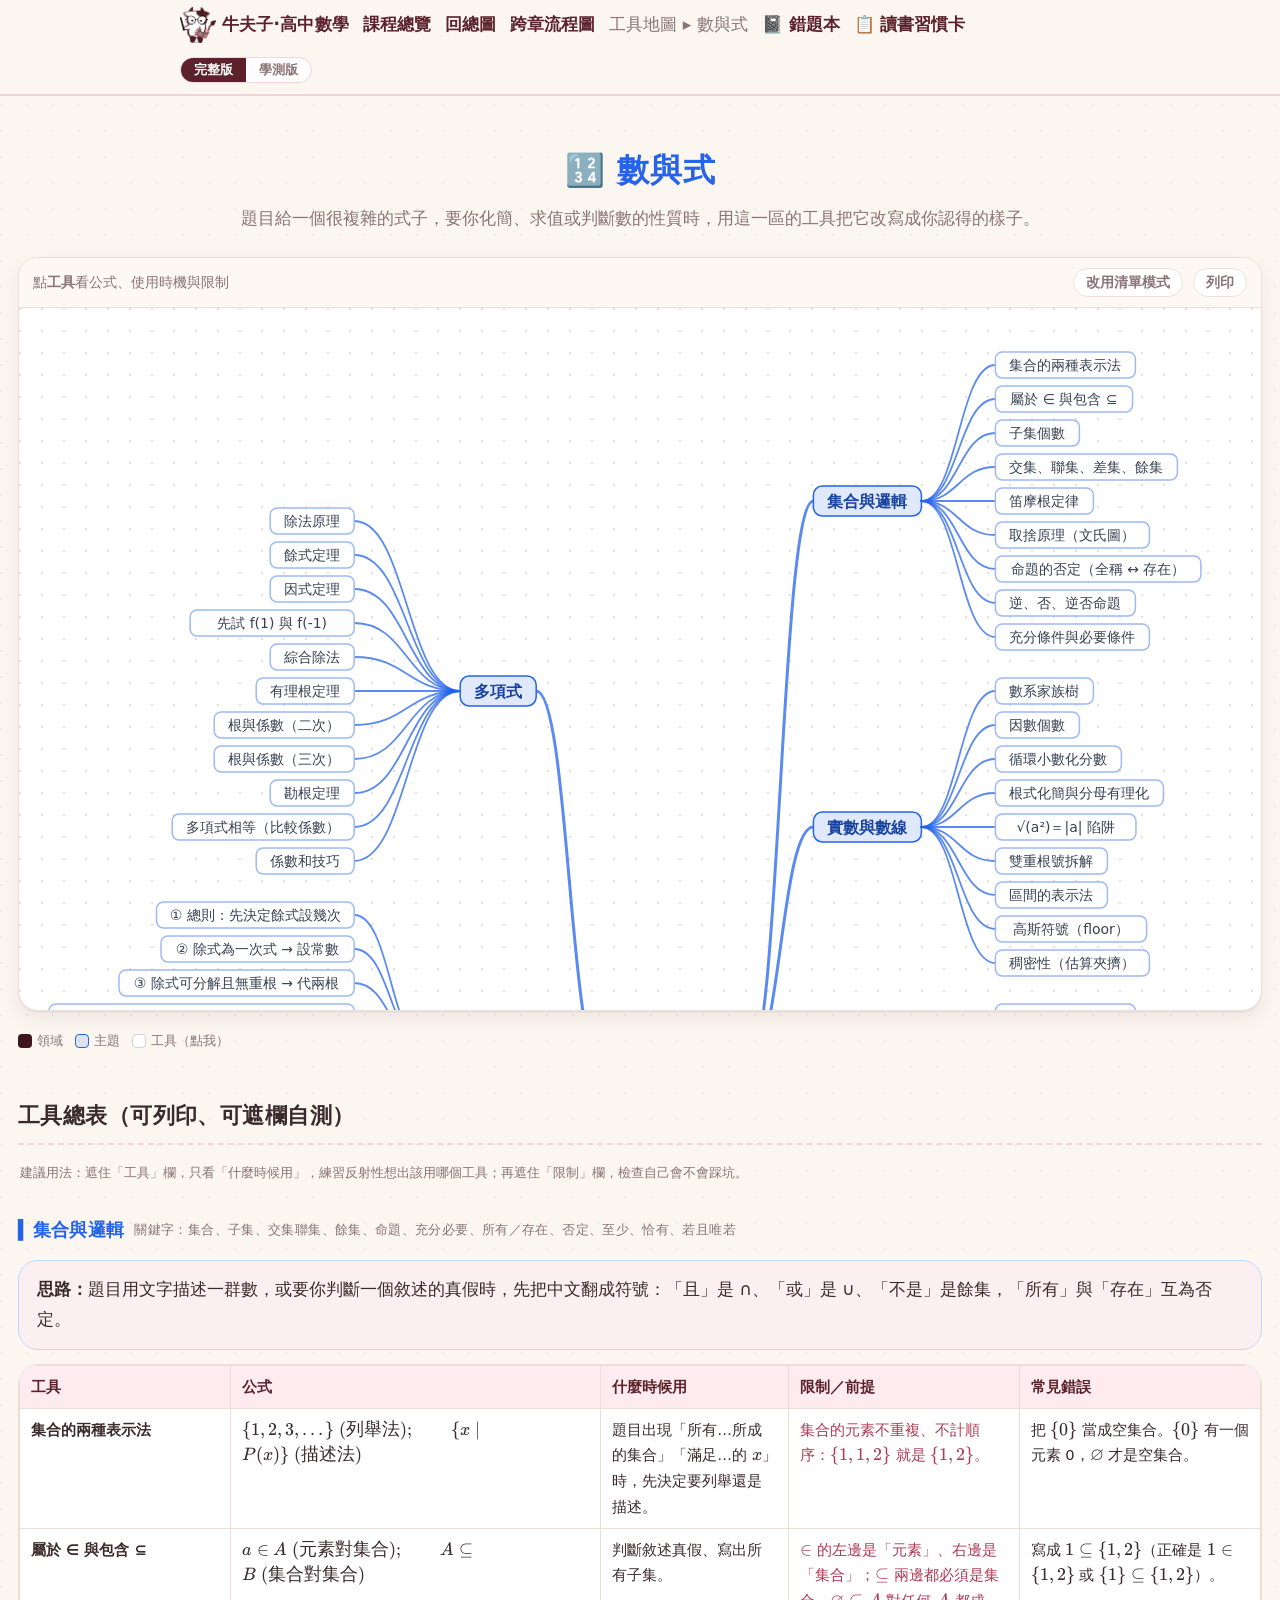
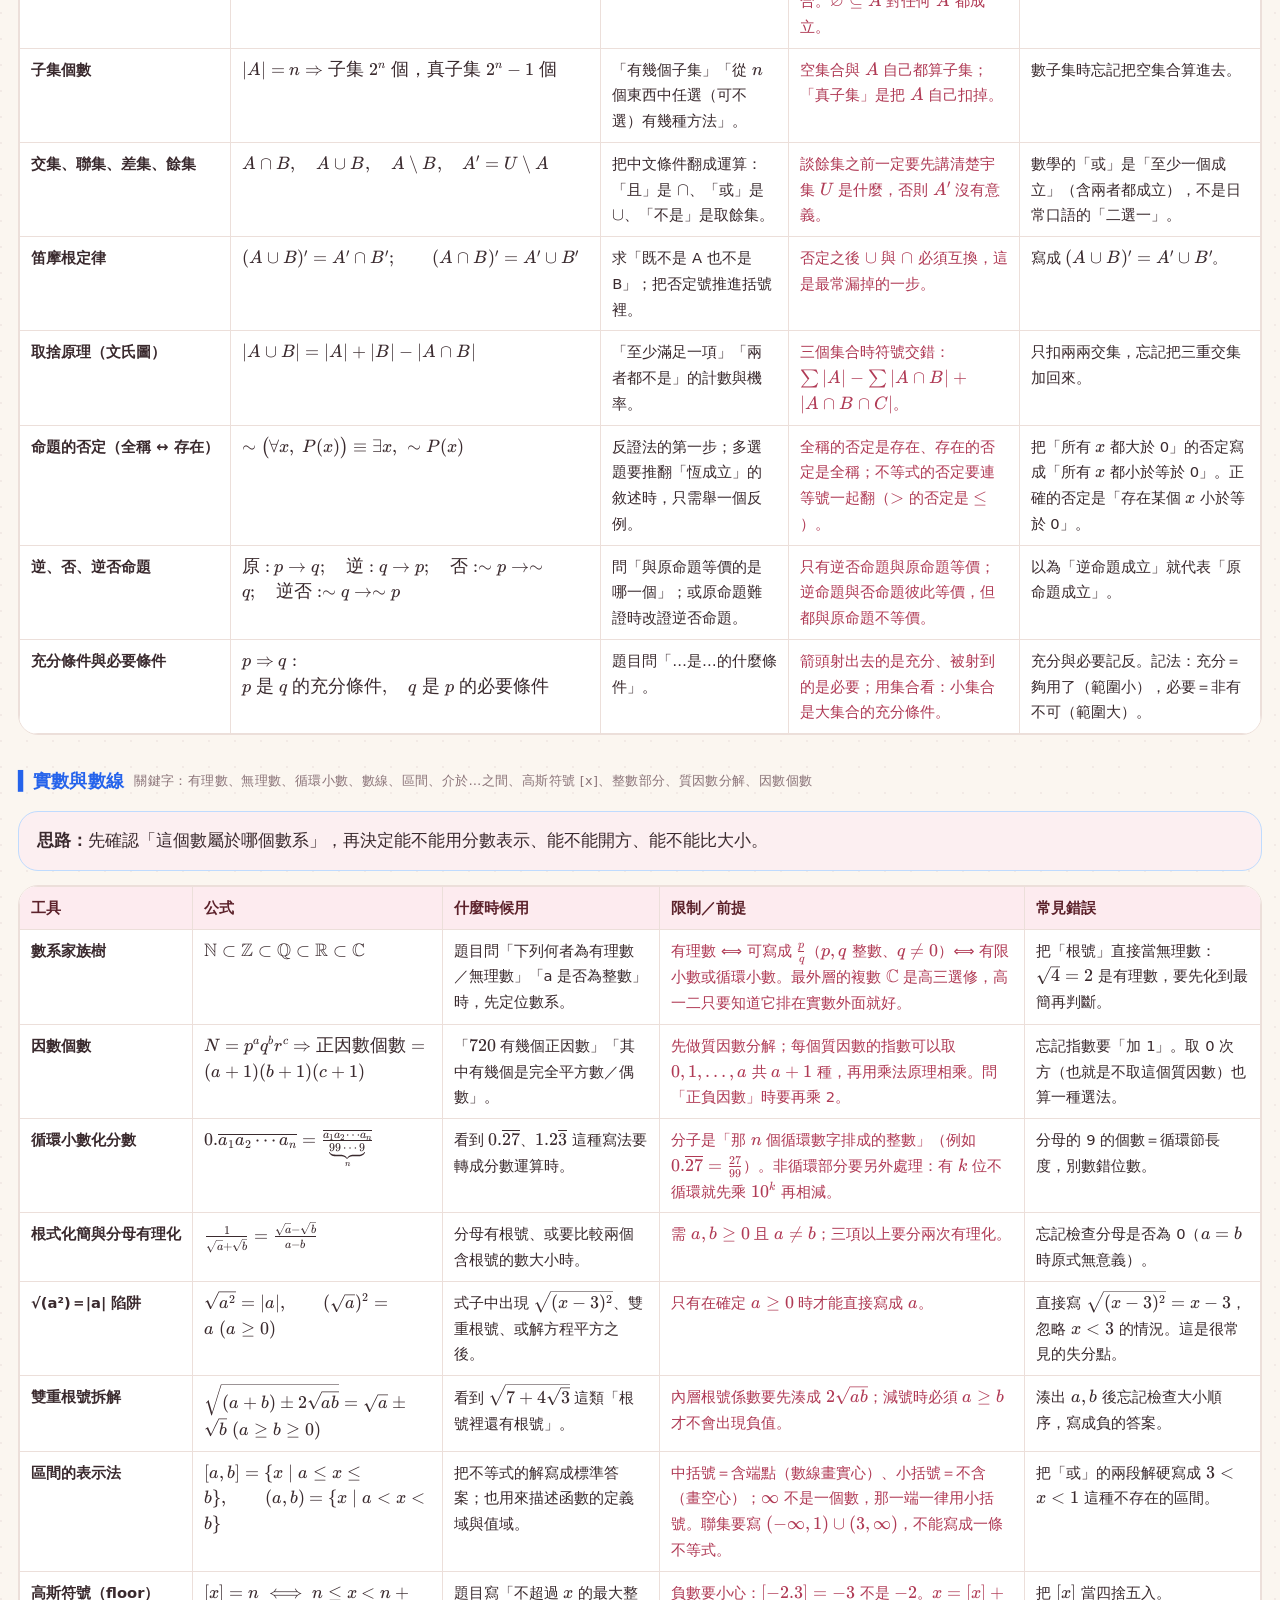
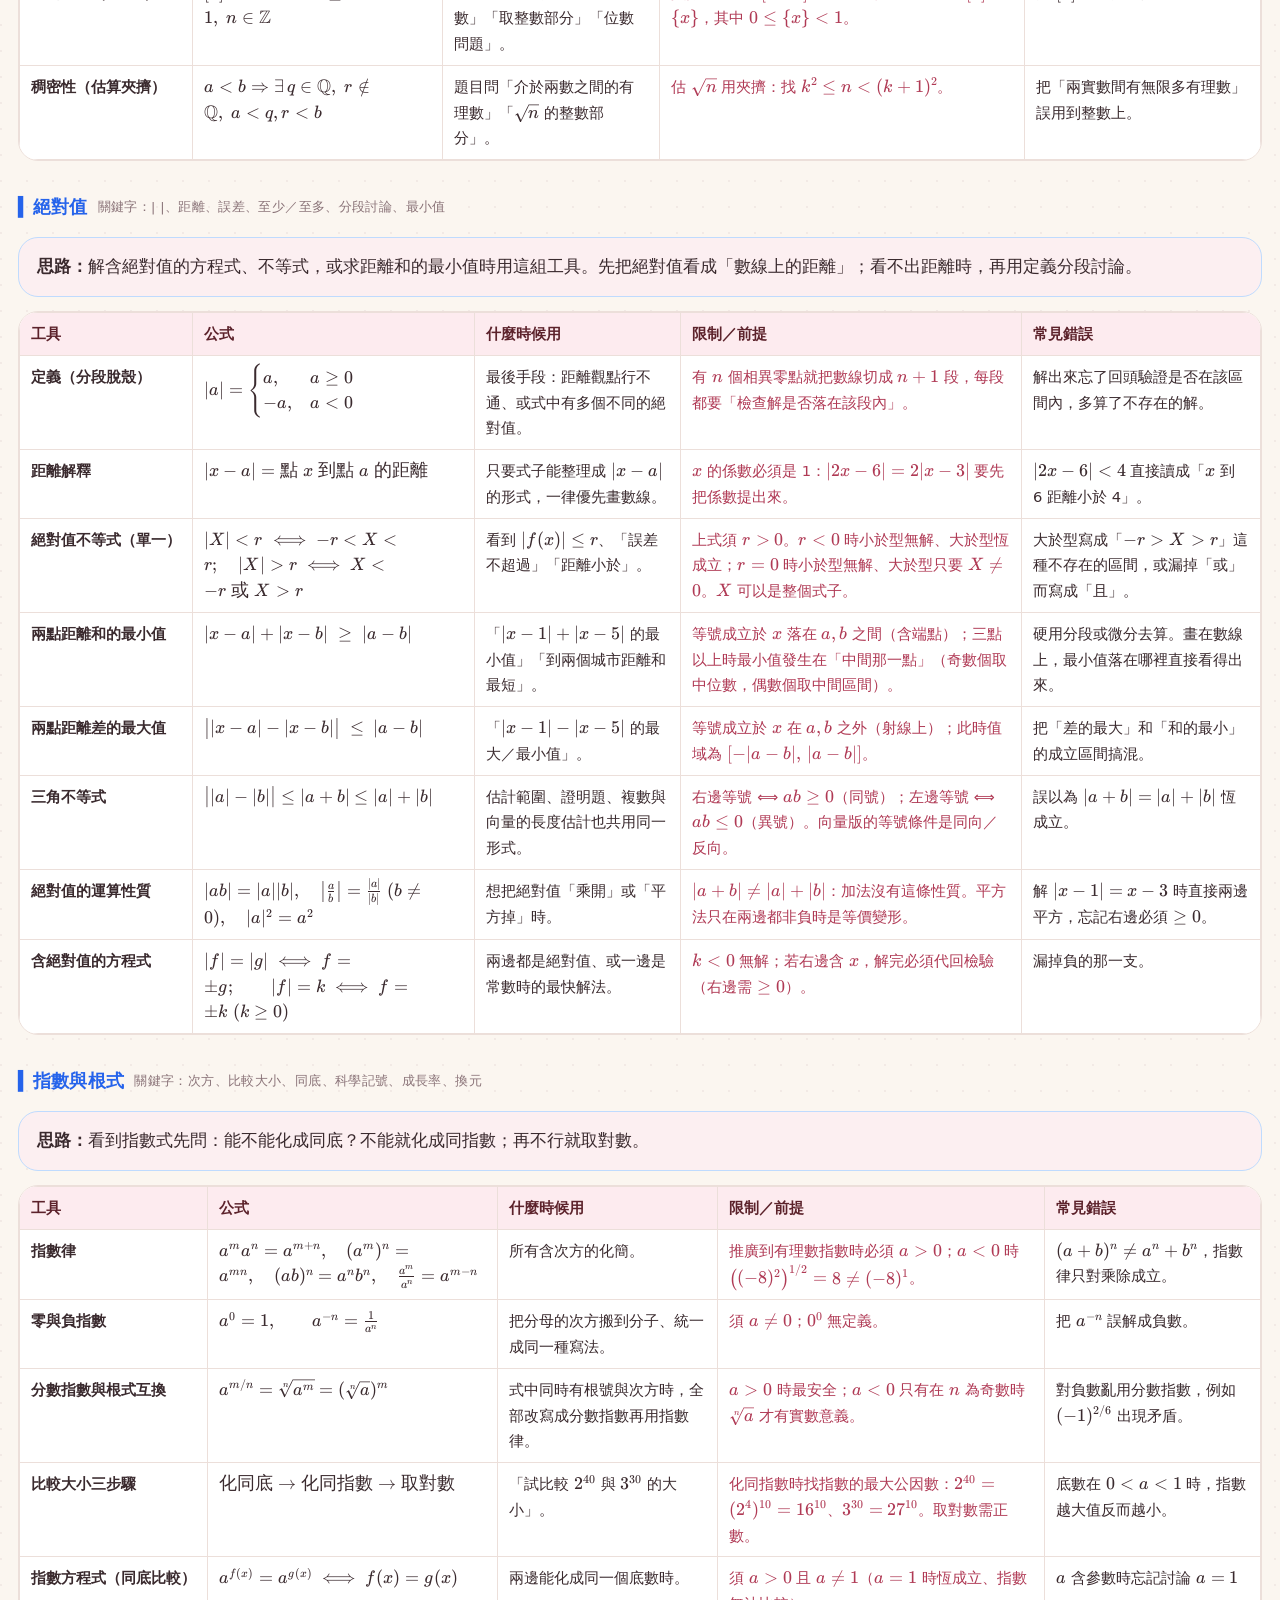
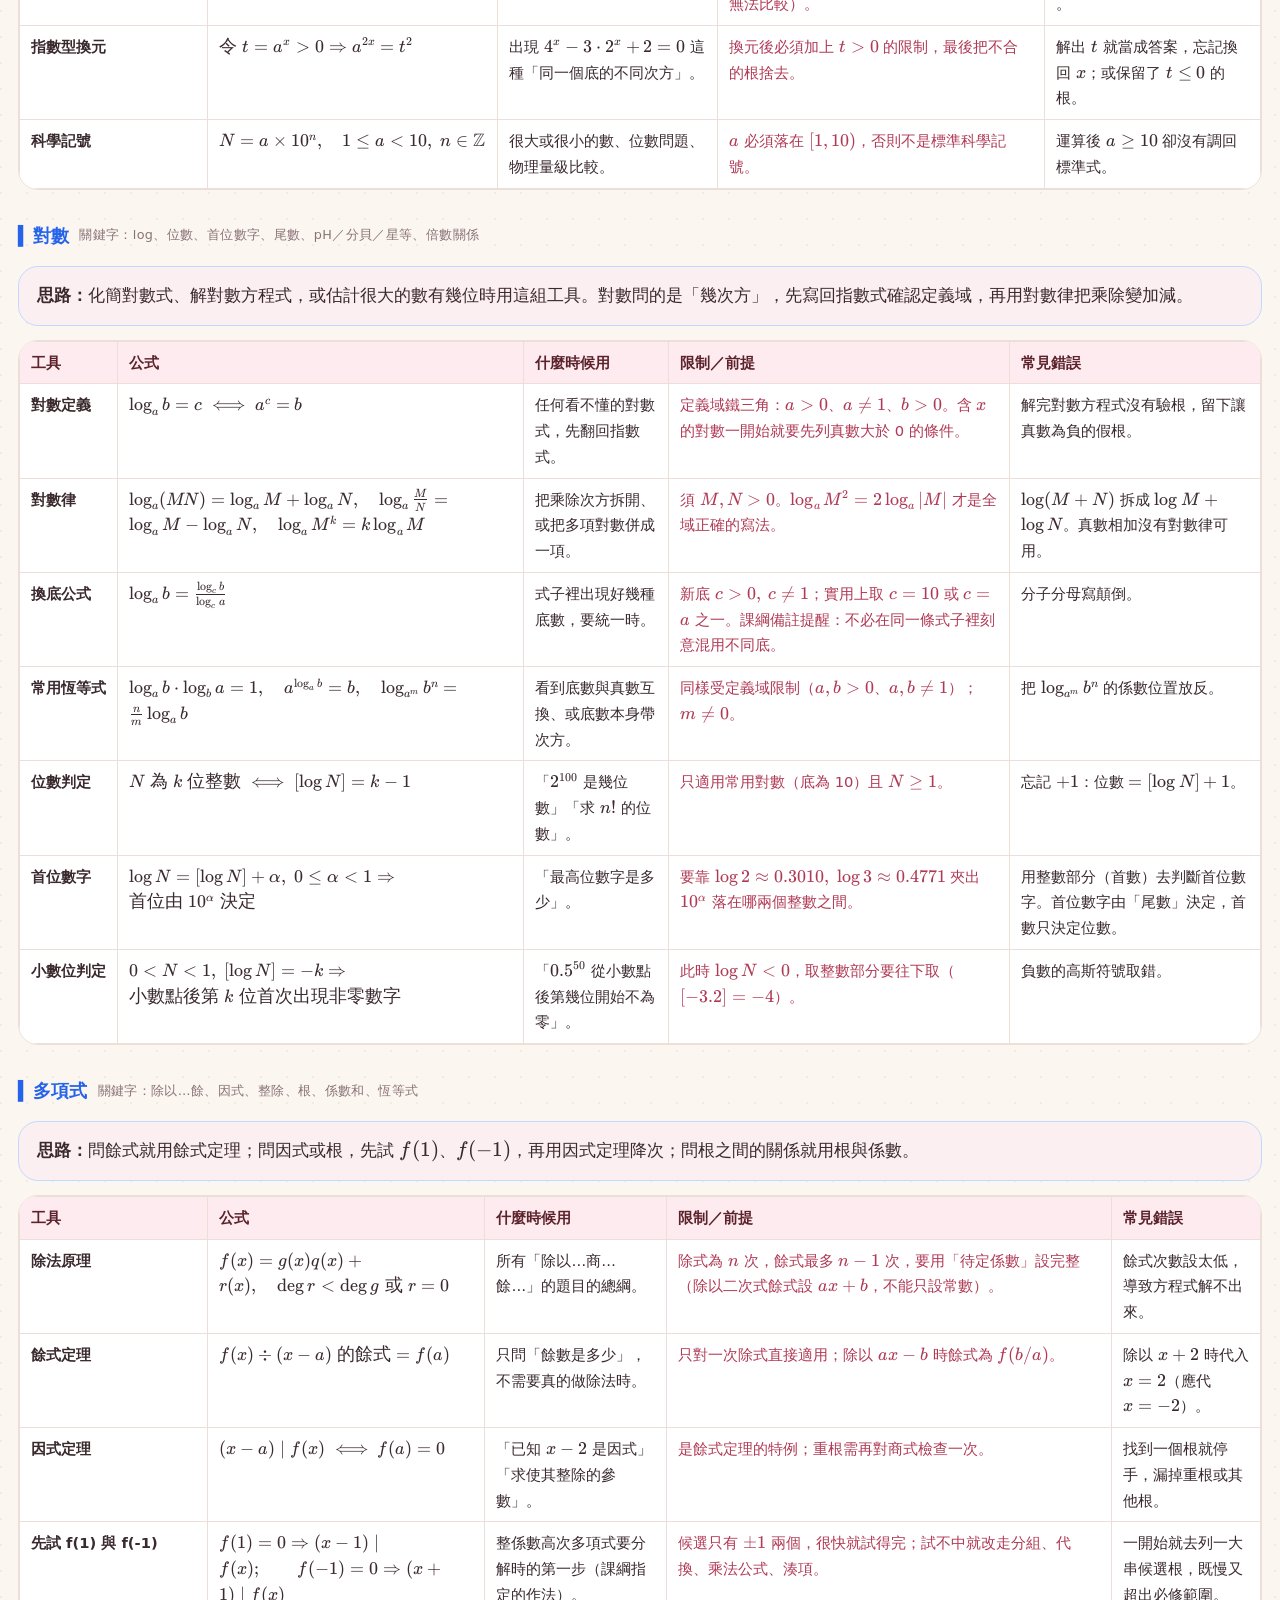
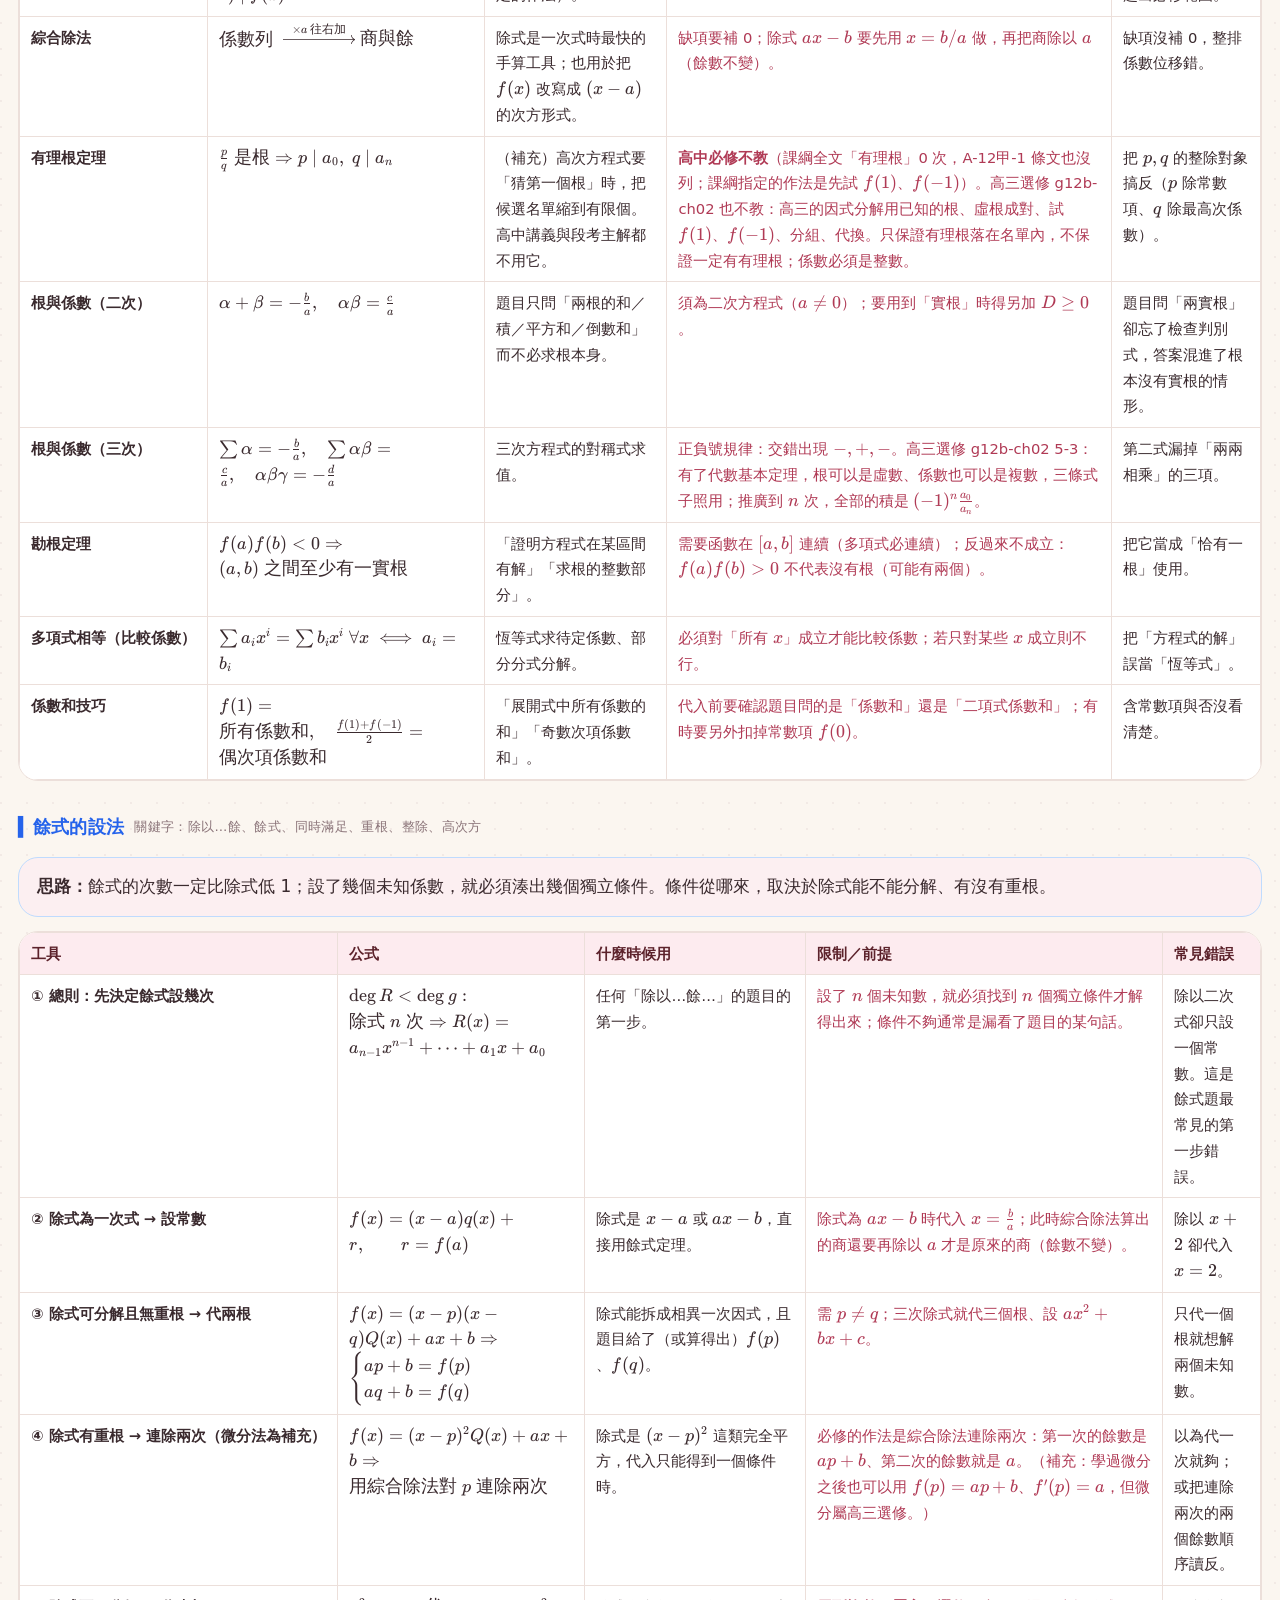
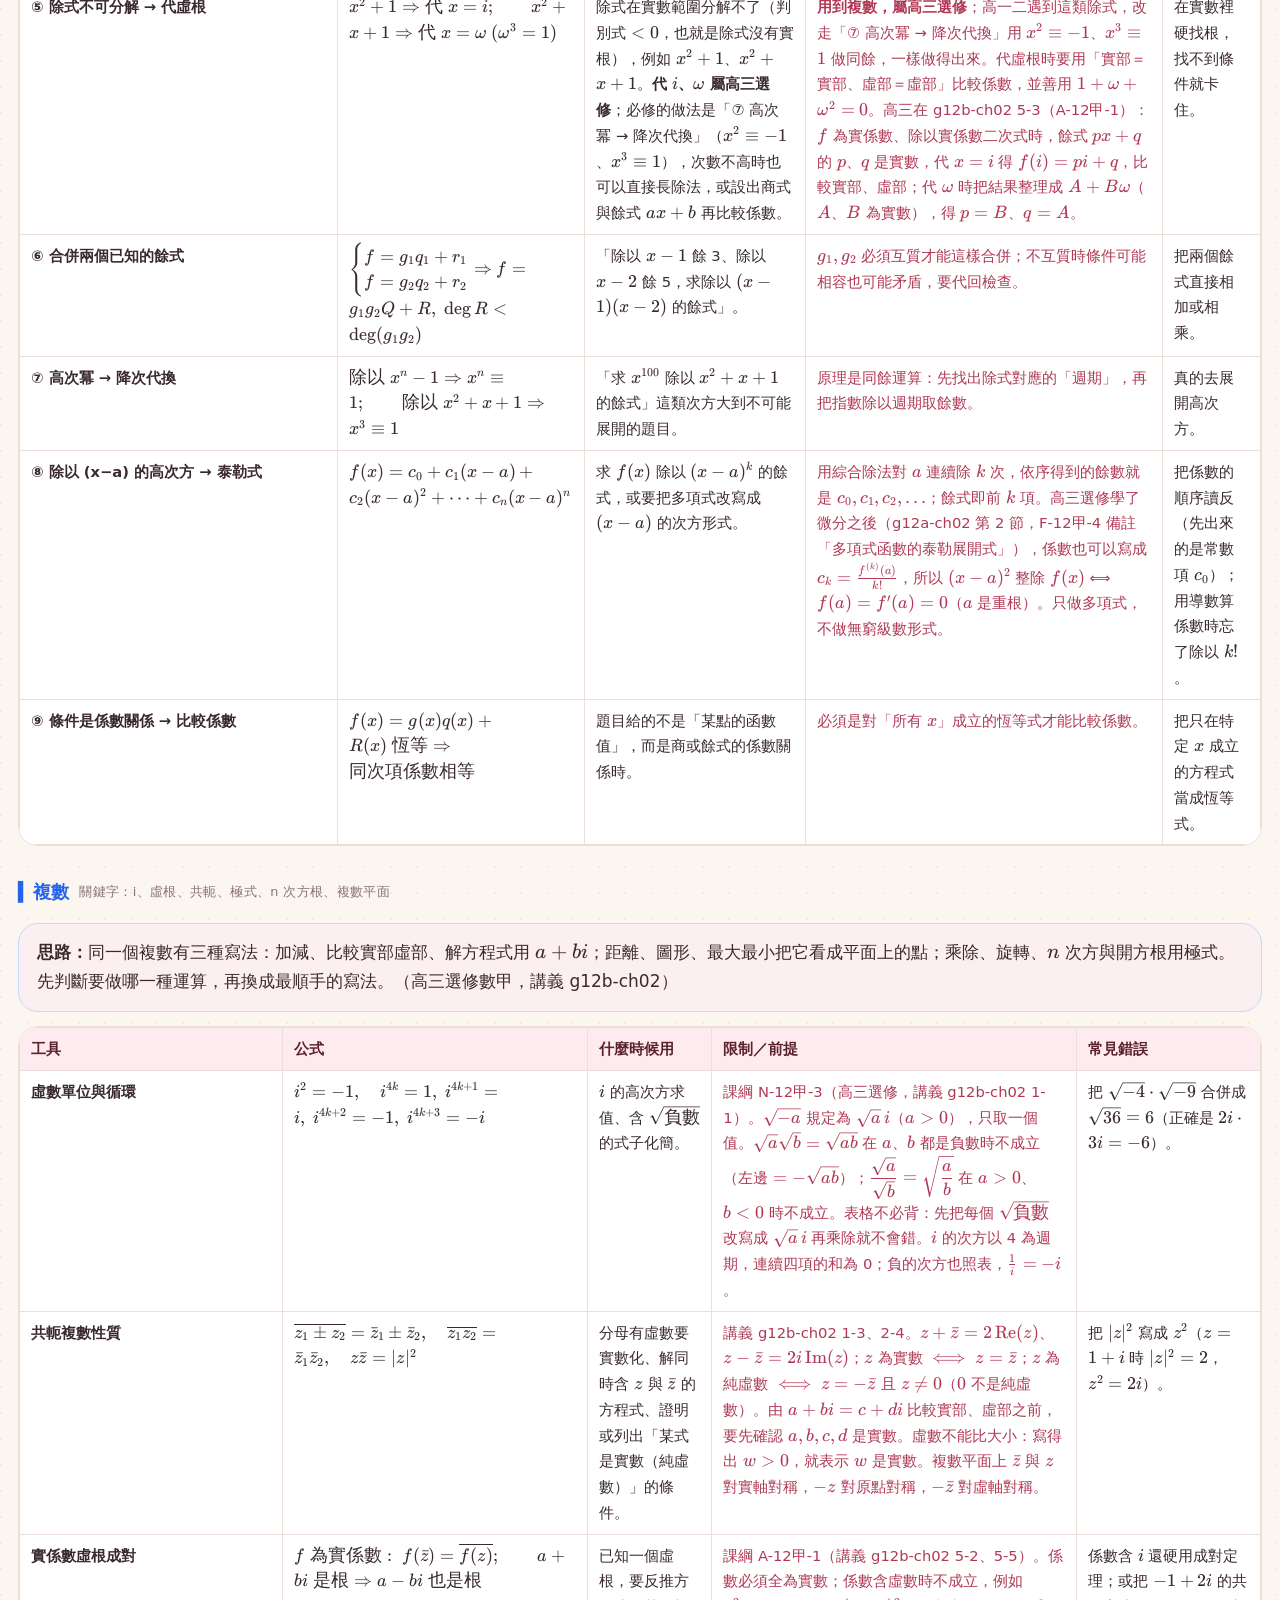
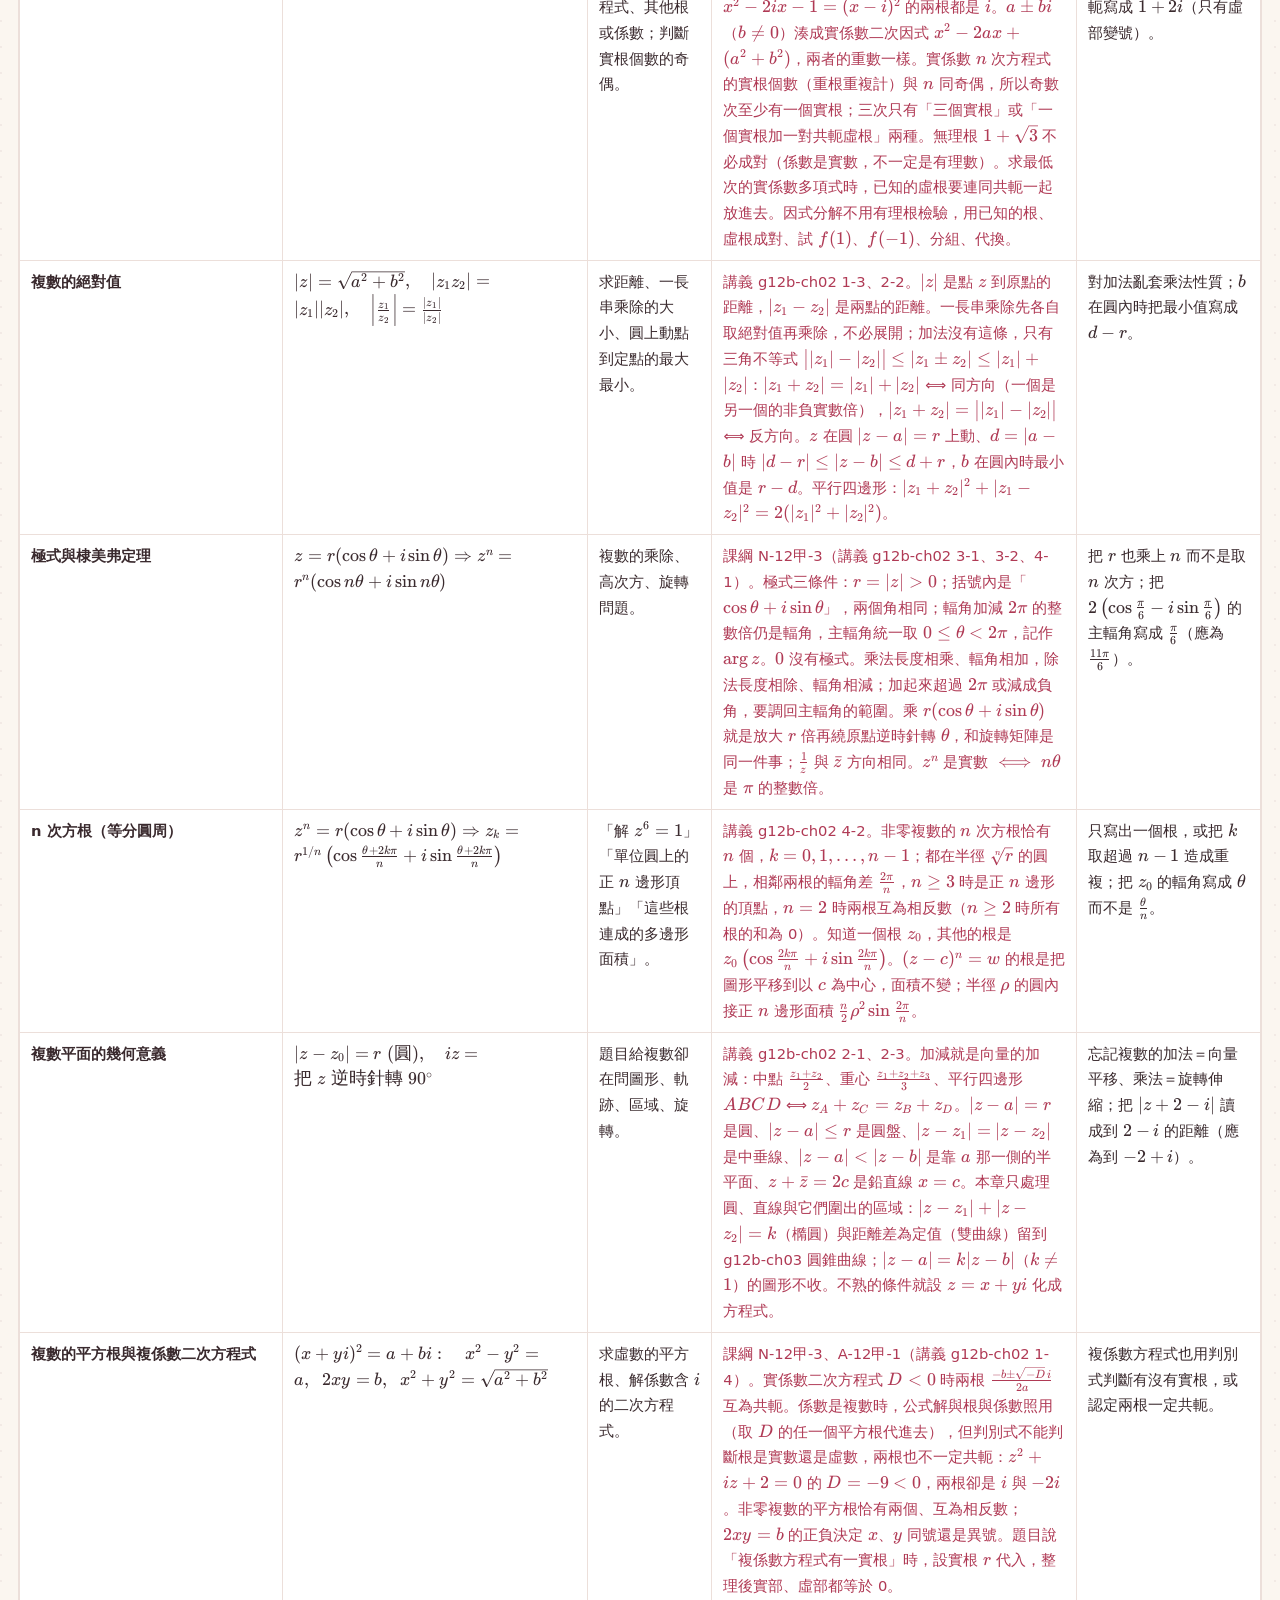
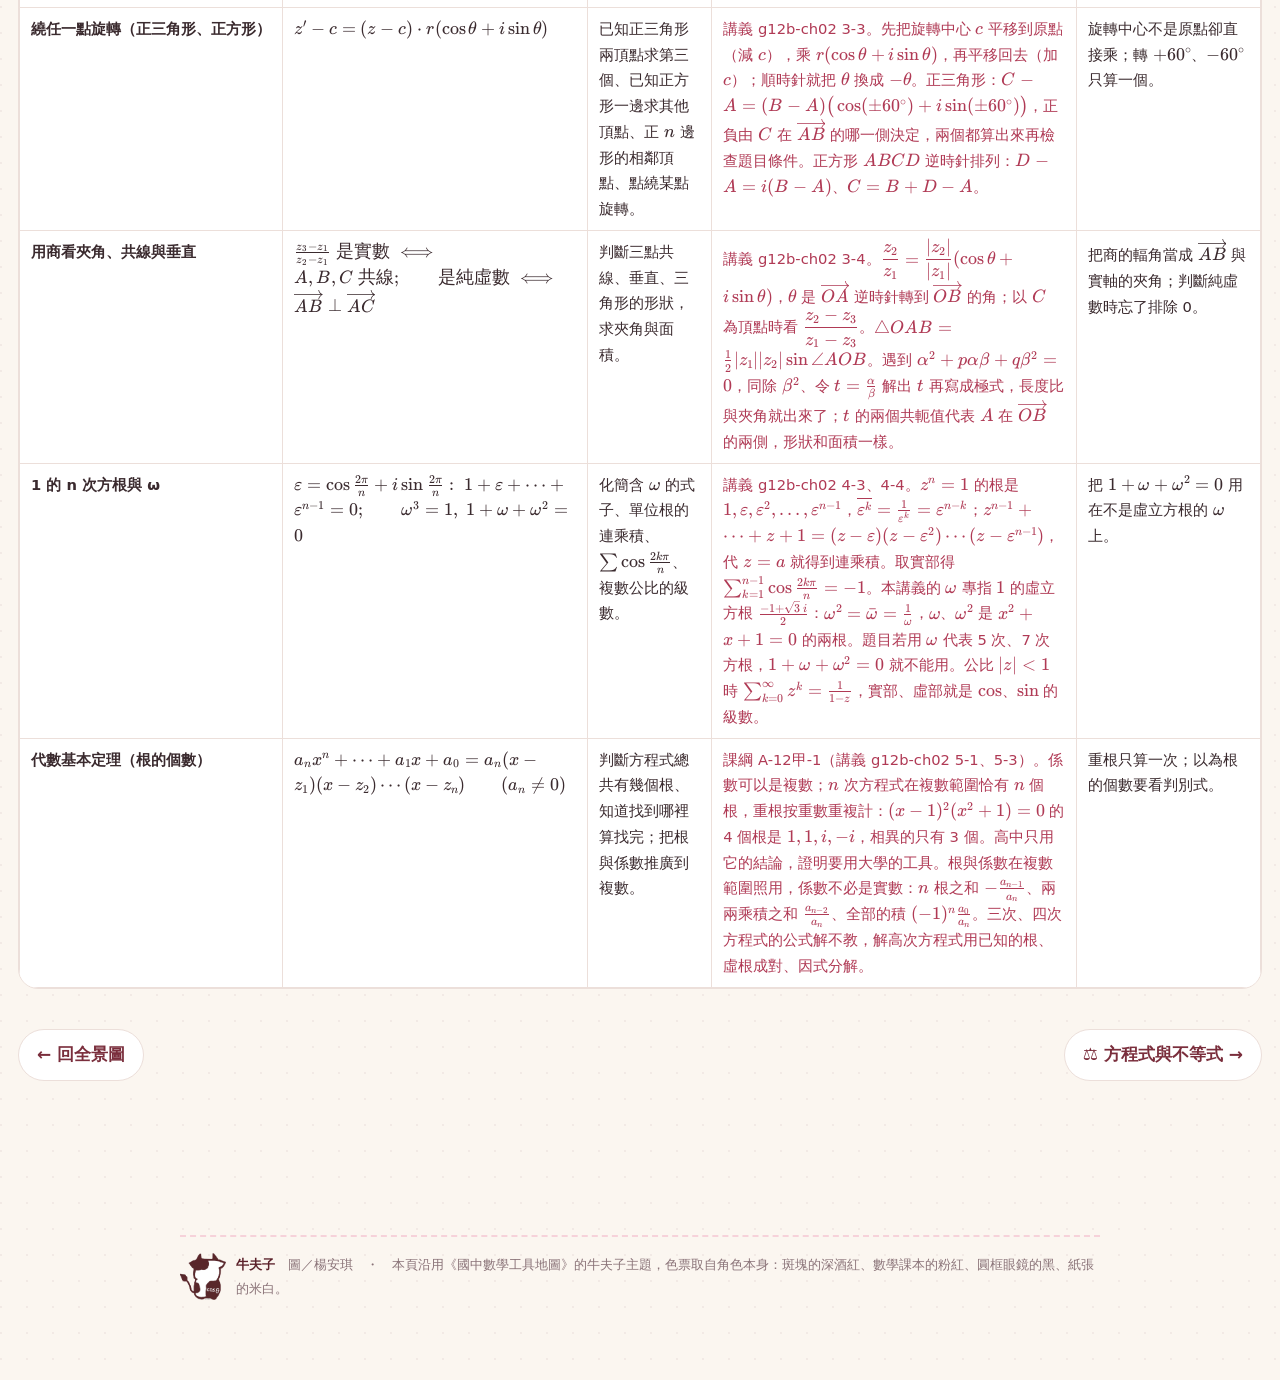
==== commit 0db663e3: "頁首加「錯題本」「讀書習慣卡」外部連結（與國中網站對齊） Co-Authored-By: Claude Opus 5.5 <noreply@anthropic.com>" ====
--- a/branch.html
+++ b/branch.html
@@ -19,6 +19,8 @@
   <a href="map.html">回總圖</a>
   <a href="cross.html">跨章流程圖</a>
   <span class="crumb" id="crumb">分支圖</span>
+  <a href="https://wrongbook.niufutzu.com/">📓 錯題本</a>
+  <a href="https://wrongbook.niufutzu.com/habits">📋 讀書習慣卡</a>
   <span class="spacer"></span>
   <span id="edSwitch"></span>
 </div></div>
@@ -56,20 +58,20 @@
 </div>
 
 <script src="data/site.js?v=20260928"></script>
-<script src="data/scope.js?v=20261029"></script>
+<script src="data/scope.js?v=20261030"></script>
 <script src="data/toolmap.js?v=20260928"></script>
 <script src="data/tm-1-number.js?v=20261028"></script>
-<script src="data/tm-2-equation.js?v=20261028"></script>
+<script src="data/tm-2-equation.js?v=20261031"></script>
 <script src="data/tm-3-function.js?v=20261029"></script>
 <script src="data/tm-4-trig.js?v=20261025"></script>
-<script src="data/tm-5-geometry.js?v=20261029"></script>
+<script src="data/tm-5-geometry.js?v=20261031"></script>
 <script src="data/tm-6-vector.js?v=20260928"></script>
 <script src="data/tm-7-sequence.js?v=20261029"></script>
 <script src="data/tm-8-prob.js?v=20261027"></script>
 <script src="data/tm-9-calculus.js?v=20261025"></script>
-<script src="data/curriculum.js?v=20261029"></script>
-<script src="data/kp.js?v=20261023"></script>
-<script src="data/kp-tools.js?v=20261029"></script>
+<script src="data/curriculum.js?v=20261030"></script>
+<script src="data/kp.js?v=20261030"></script>
+<script src="data/kp-tools.js?v=20261031"></script>
 <script src="data/kp-practice.js?v=20260928"></script>
 <script src="assets/map.js?v=20260928"></script>
 <script>
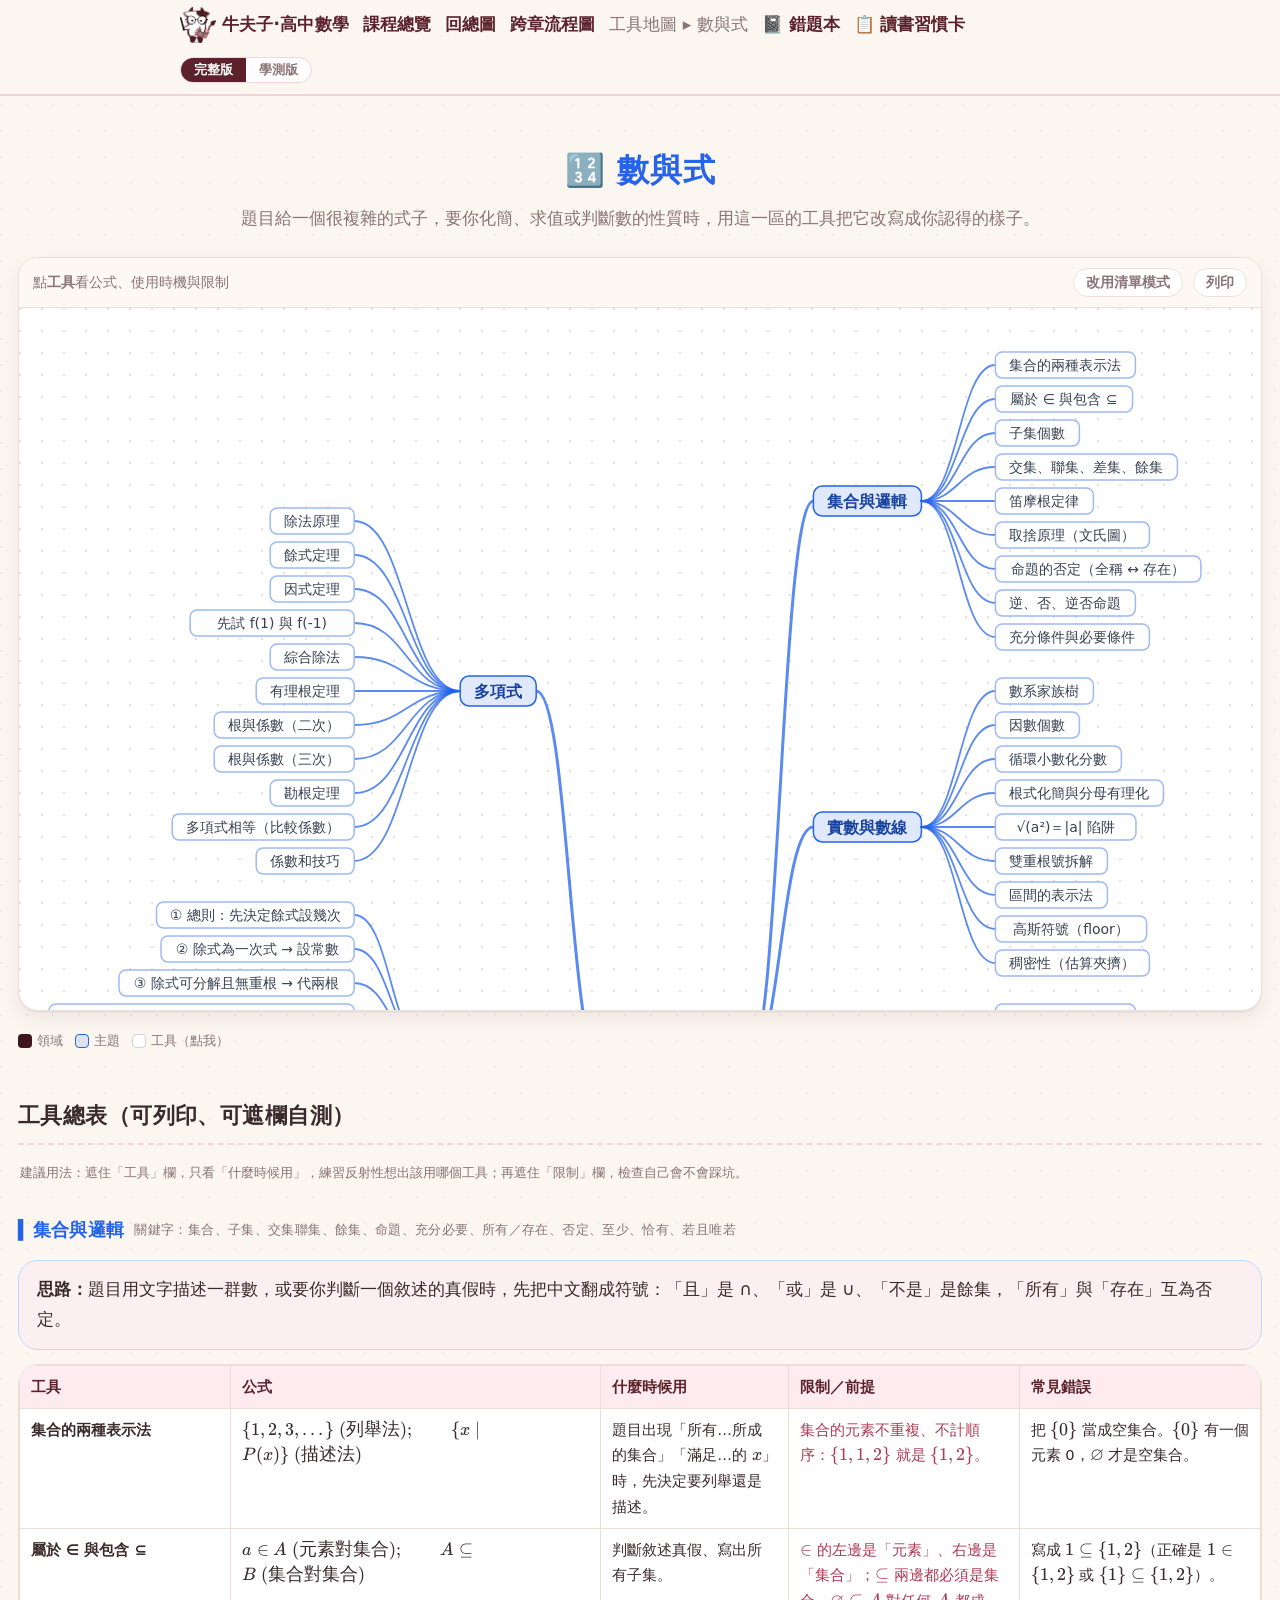
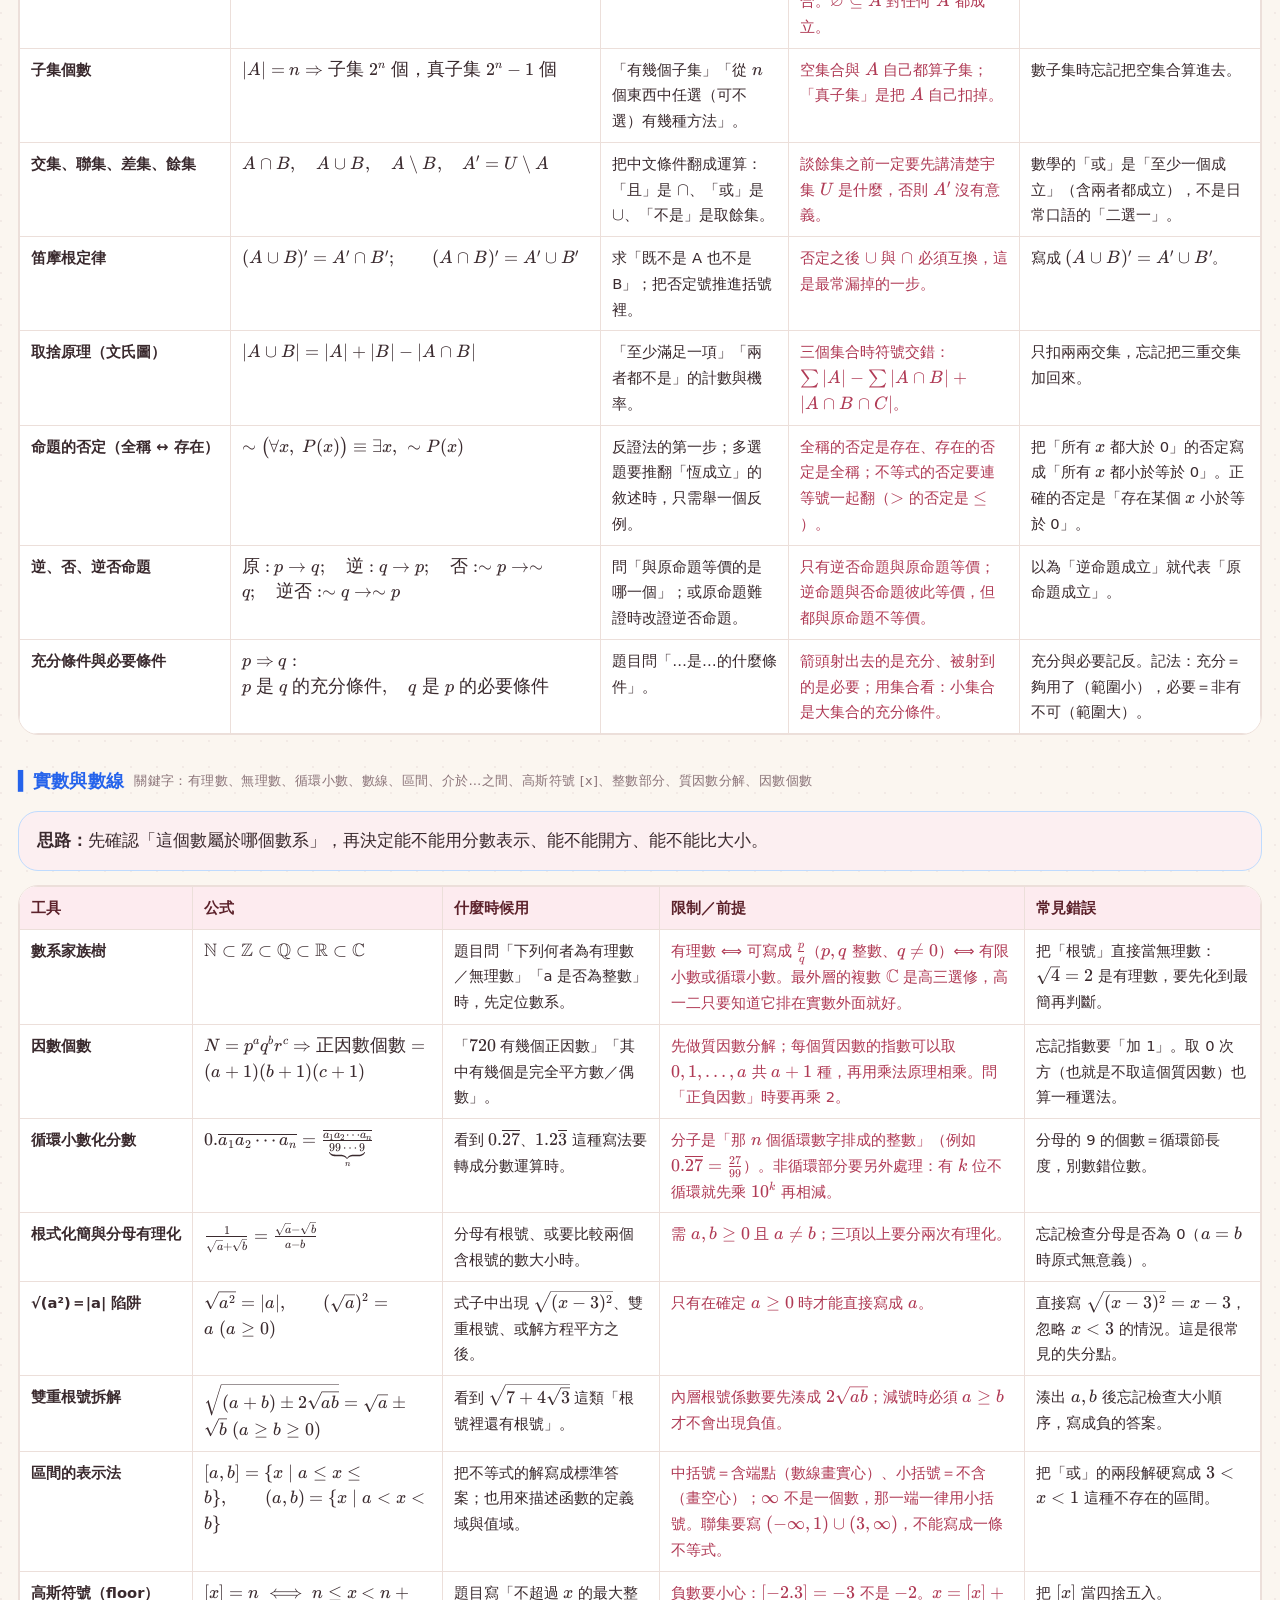
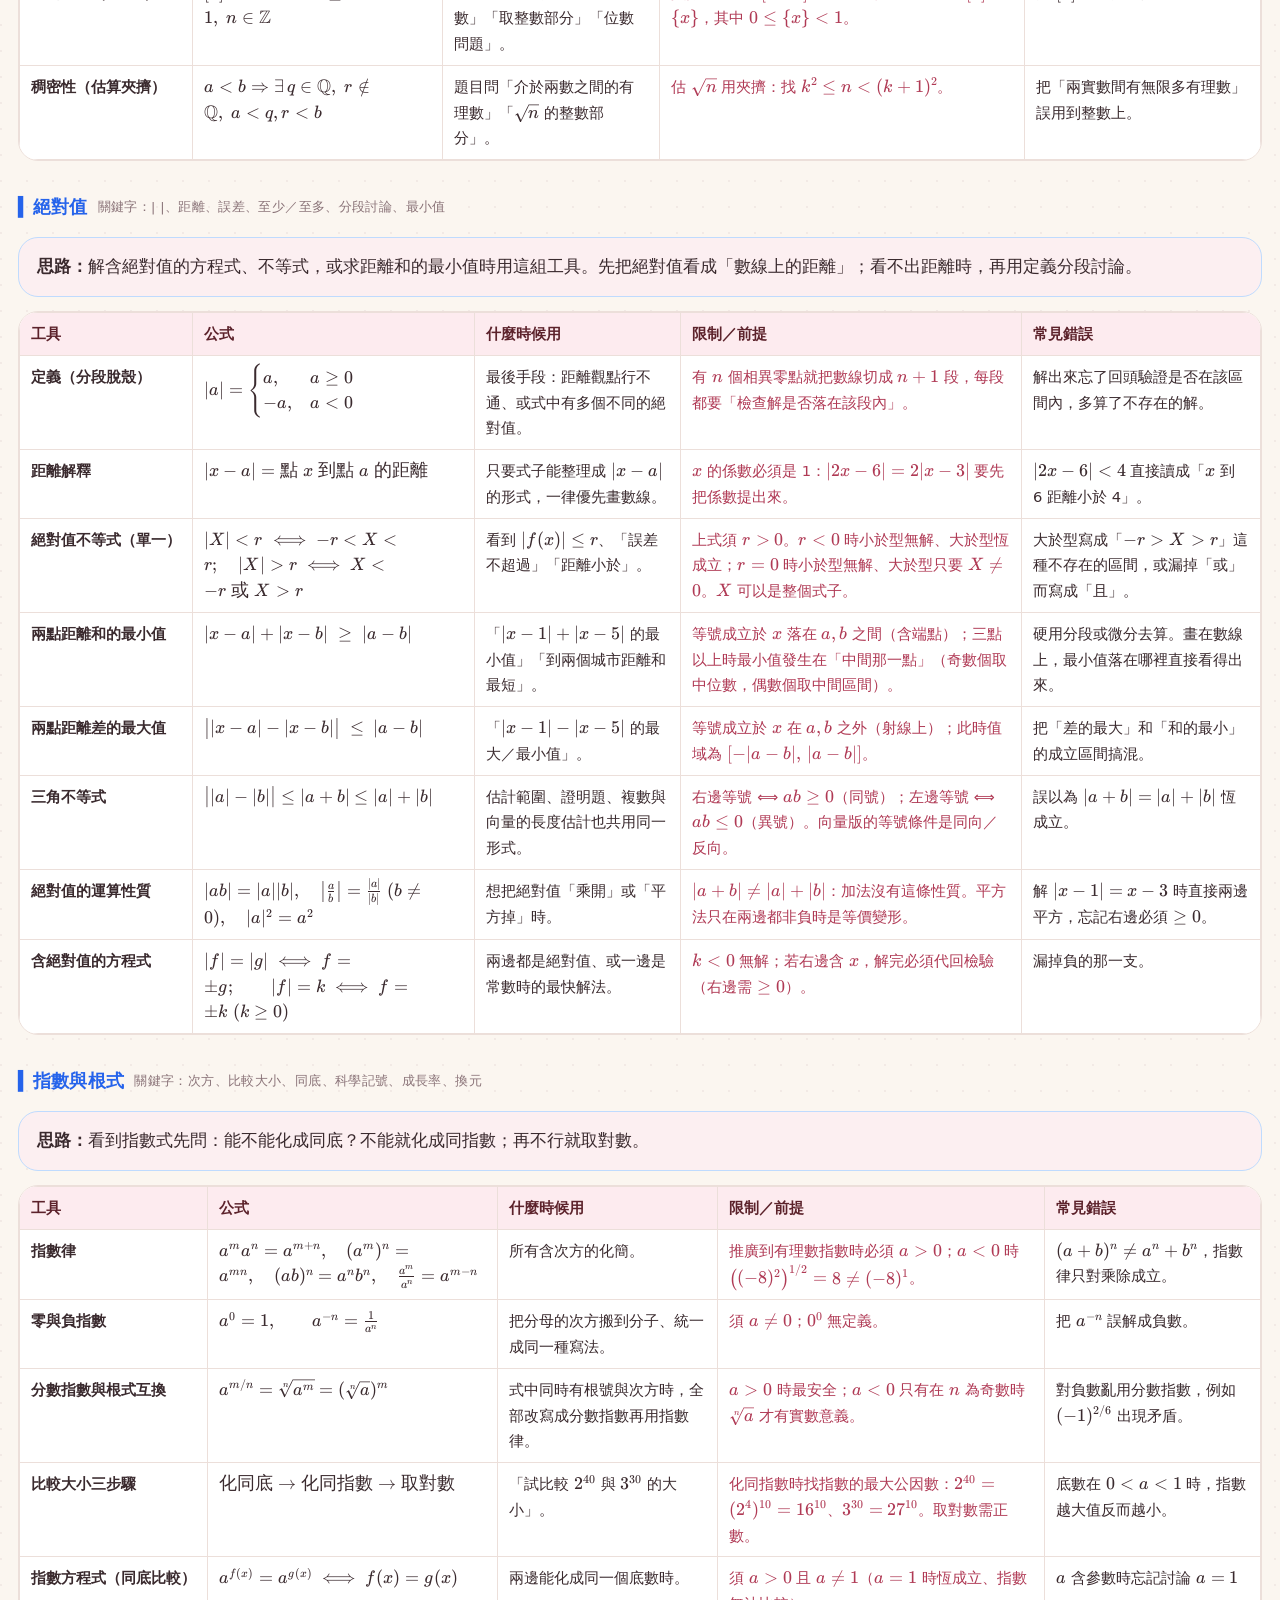
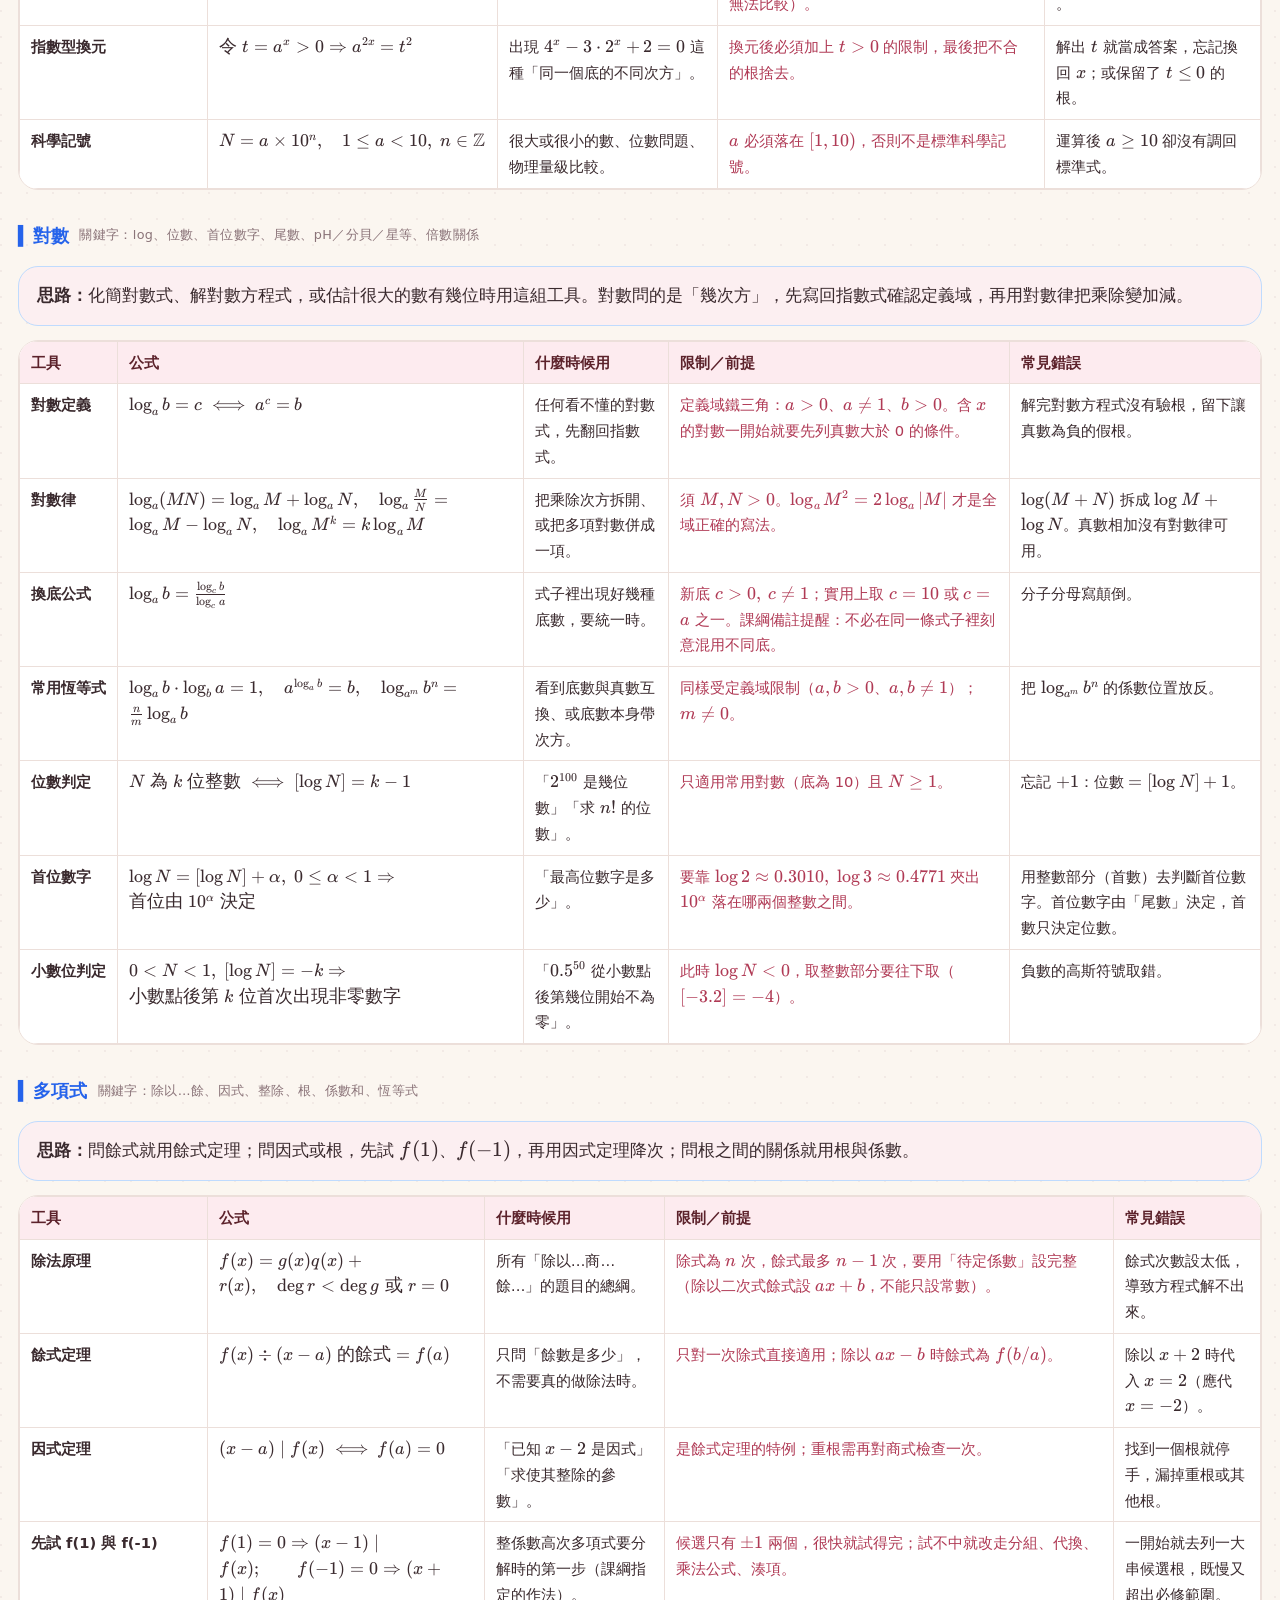
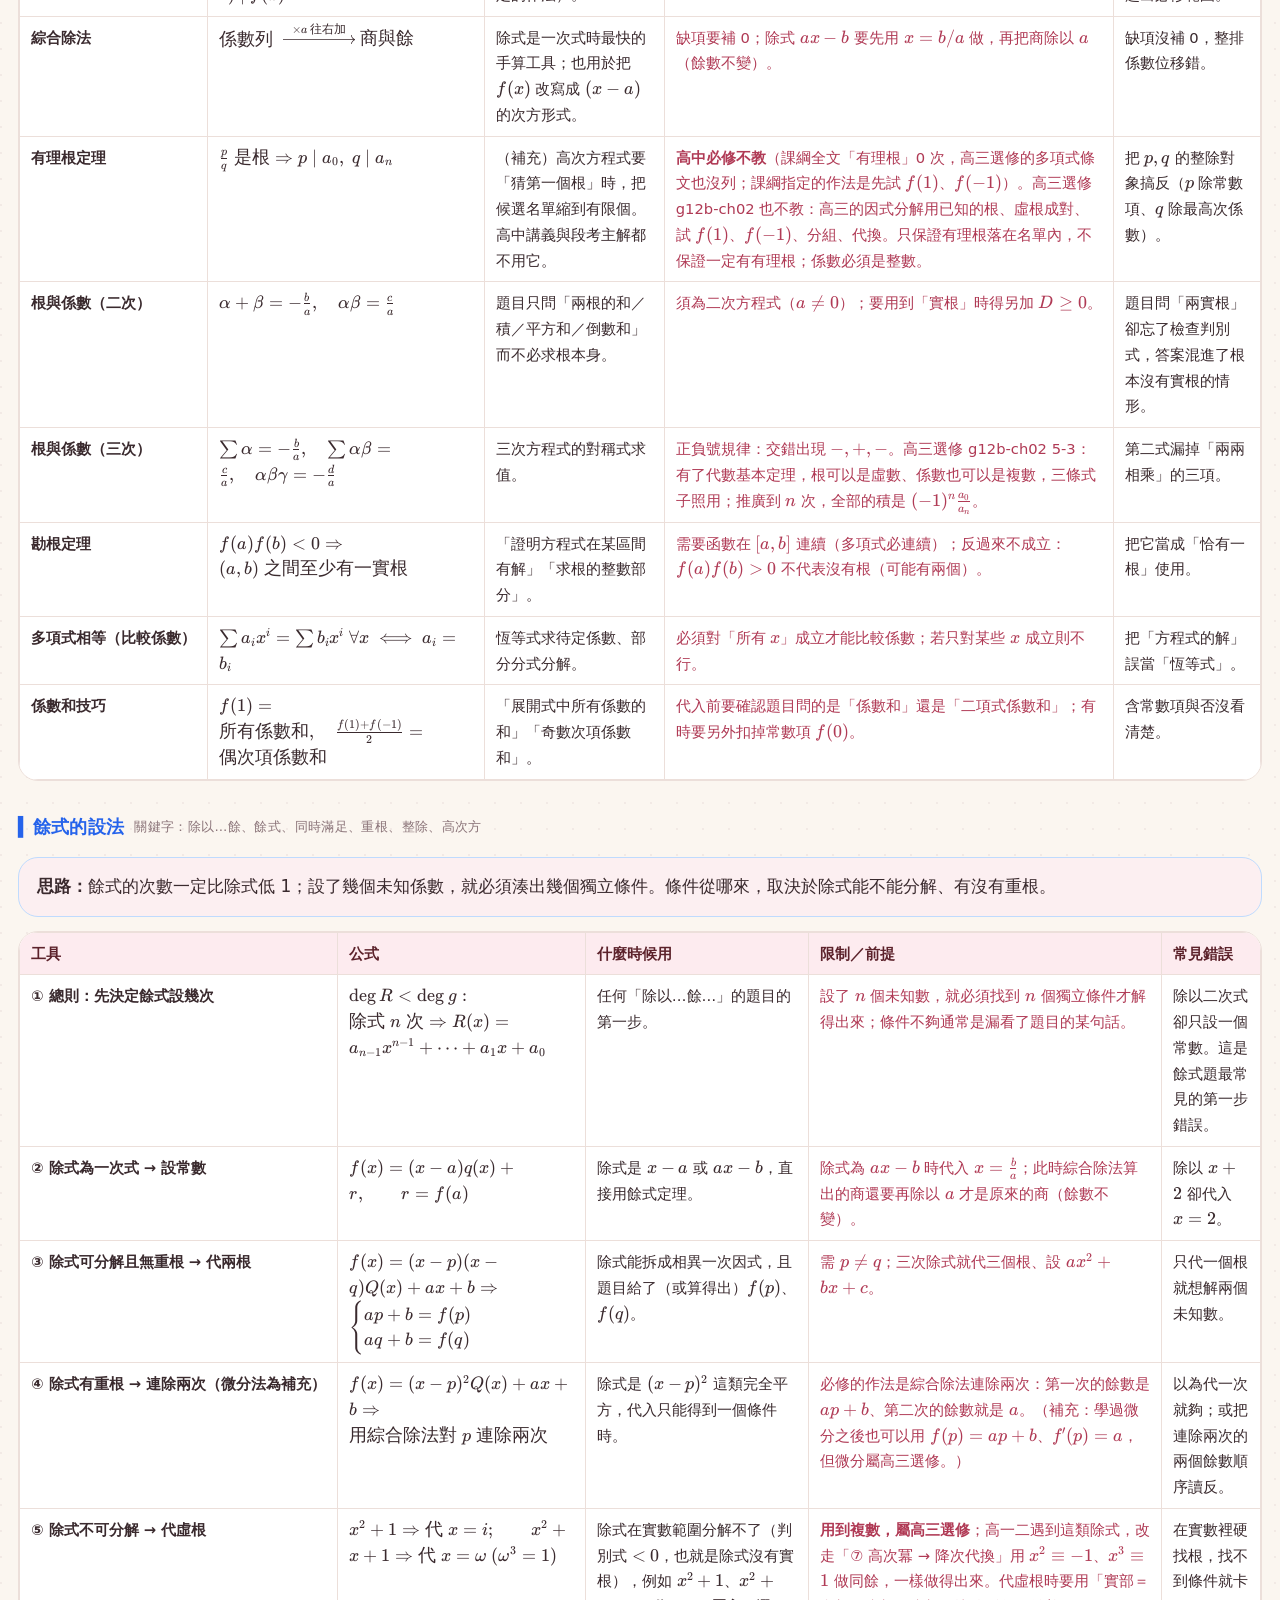
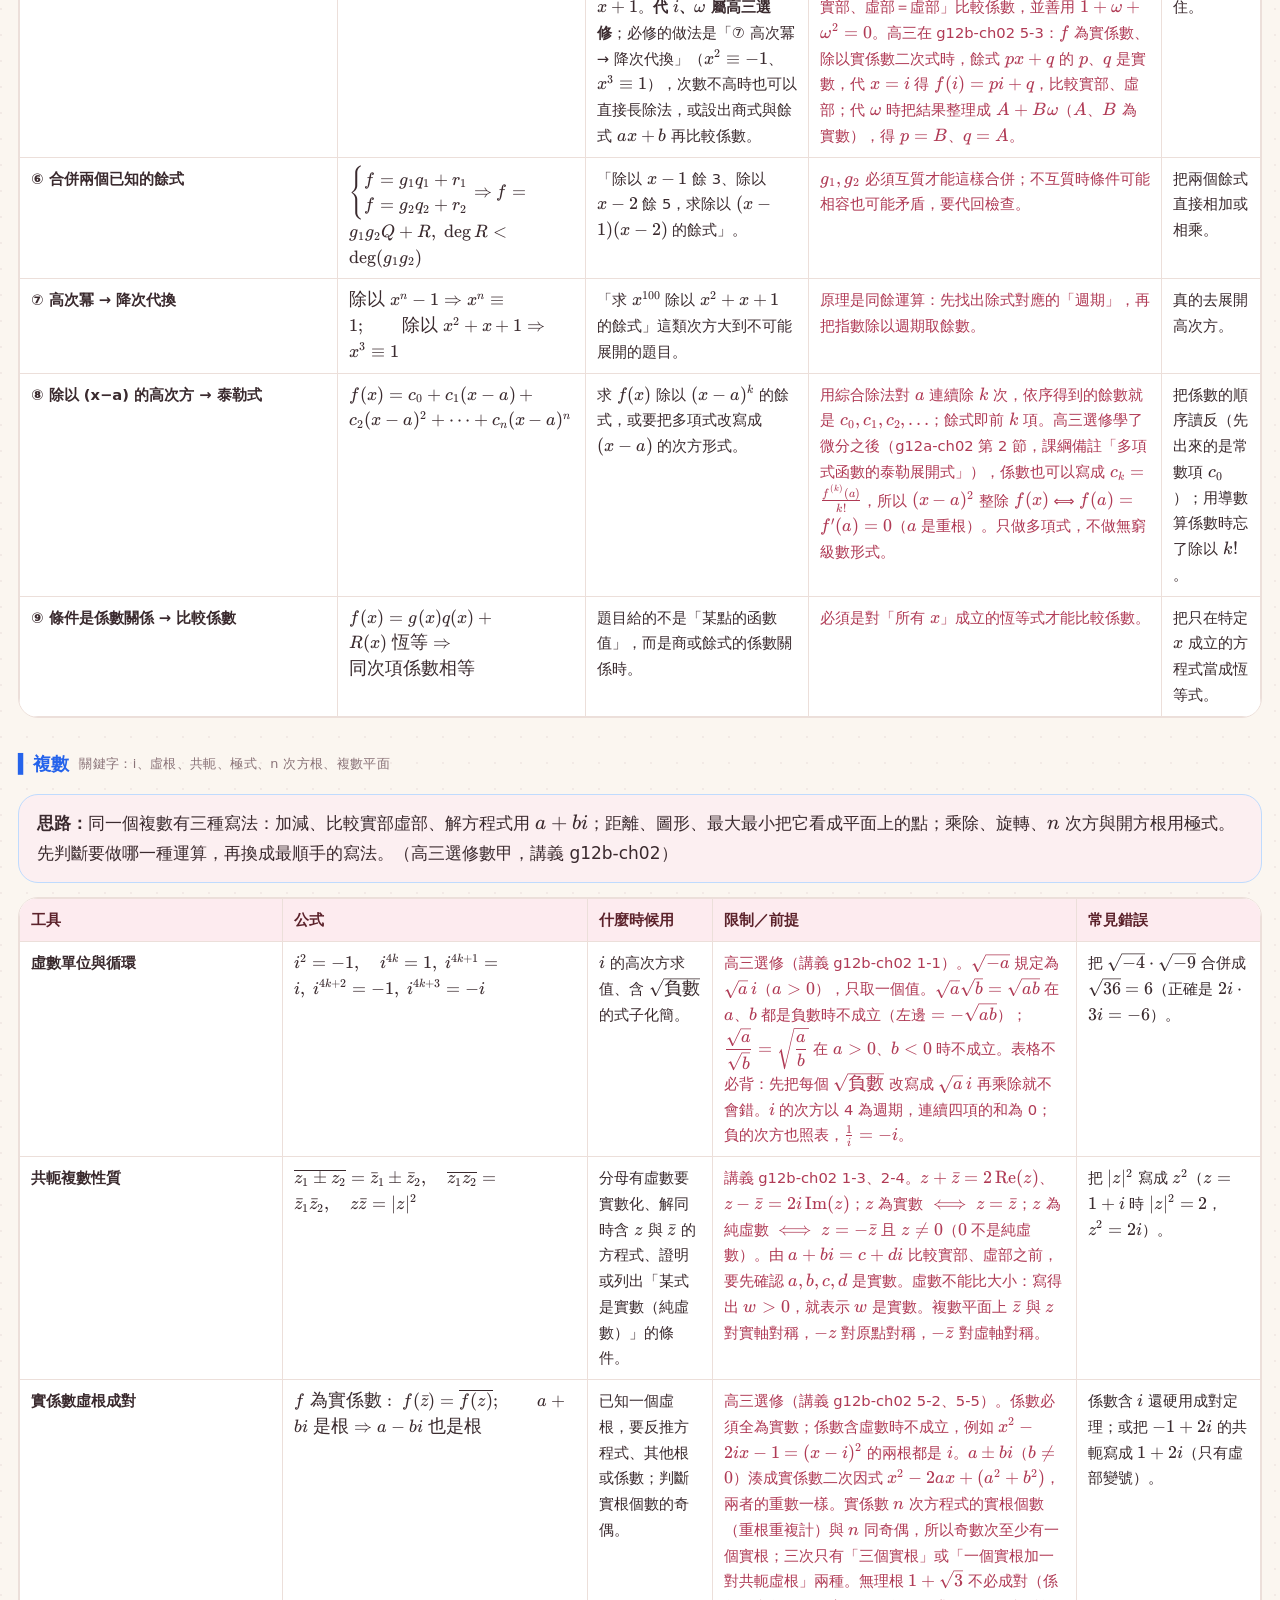
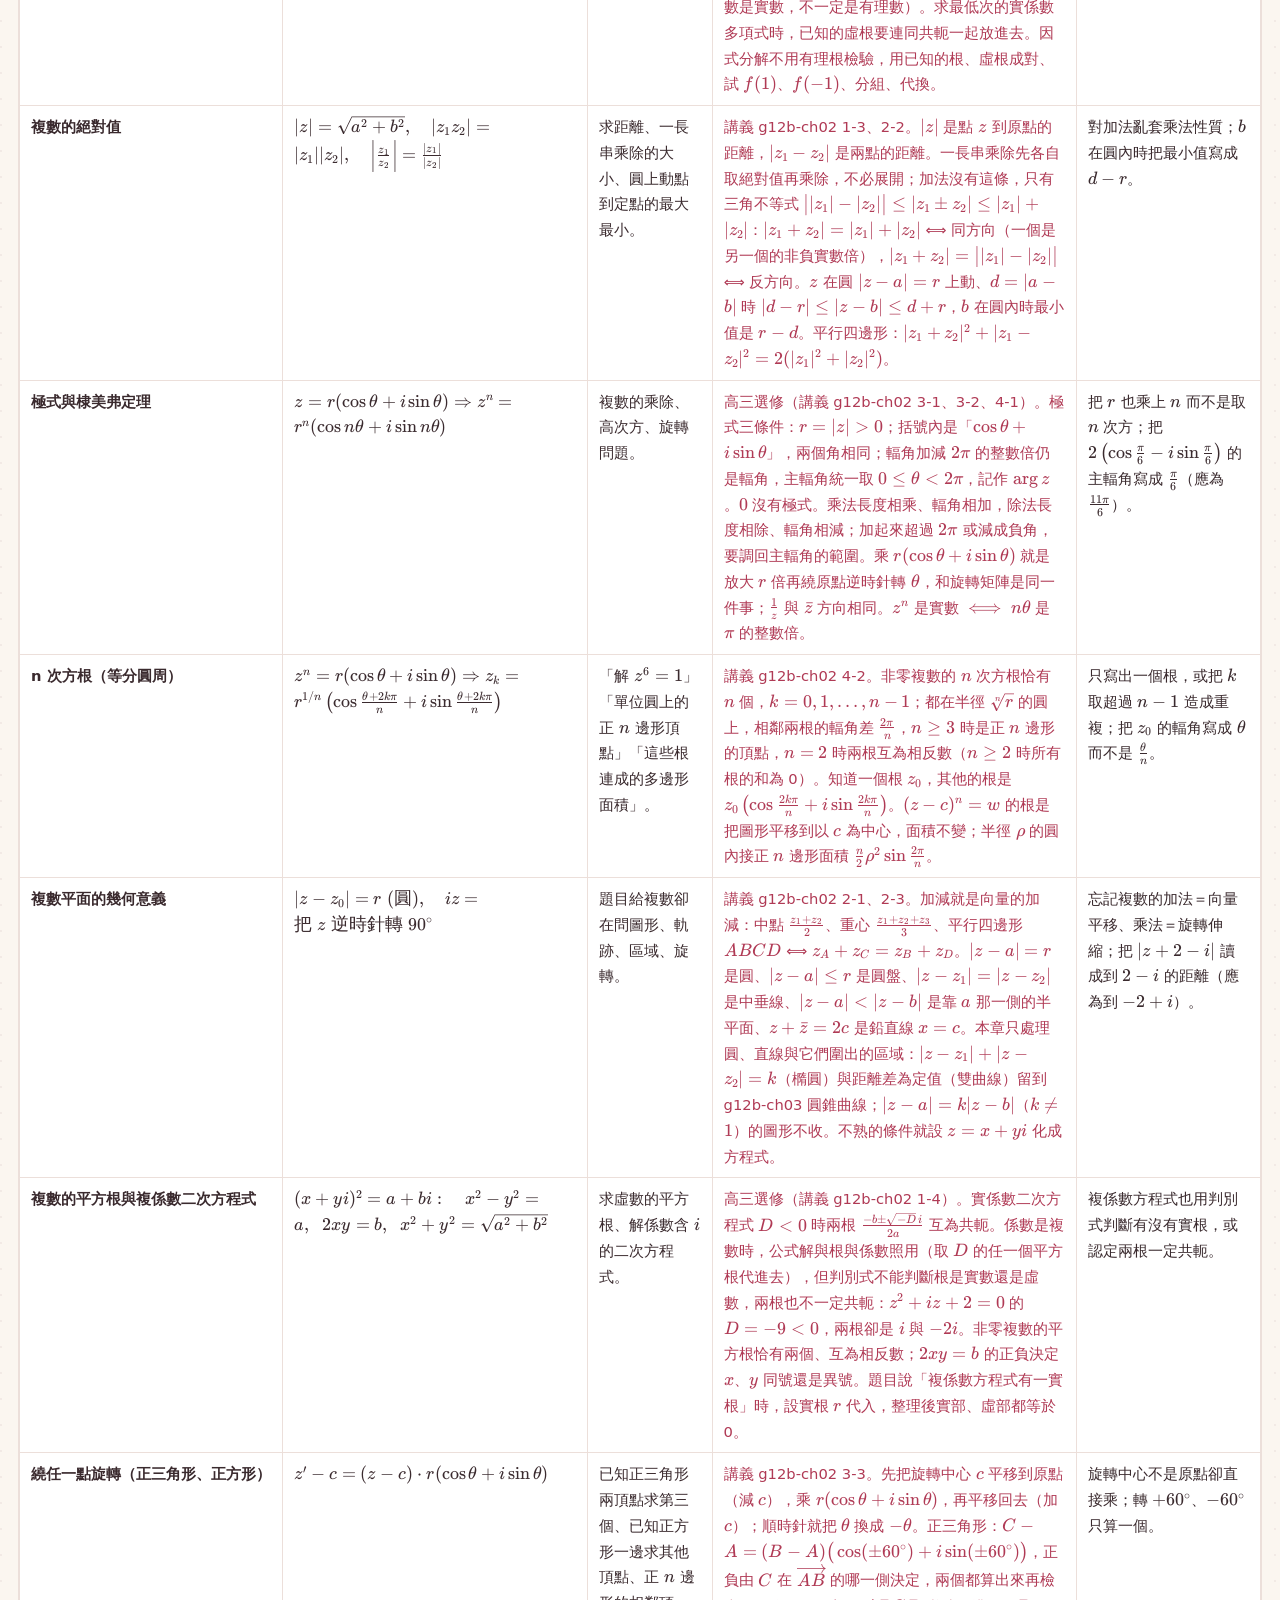
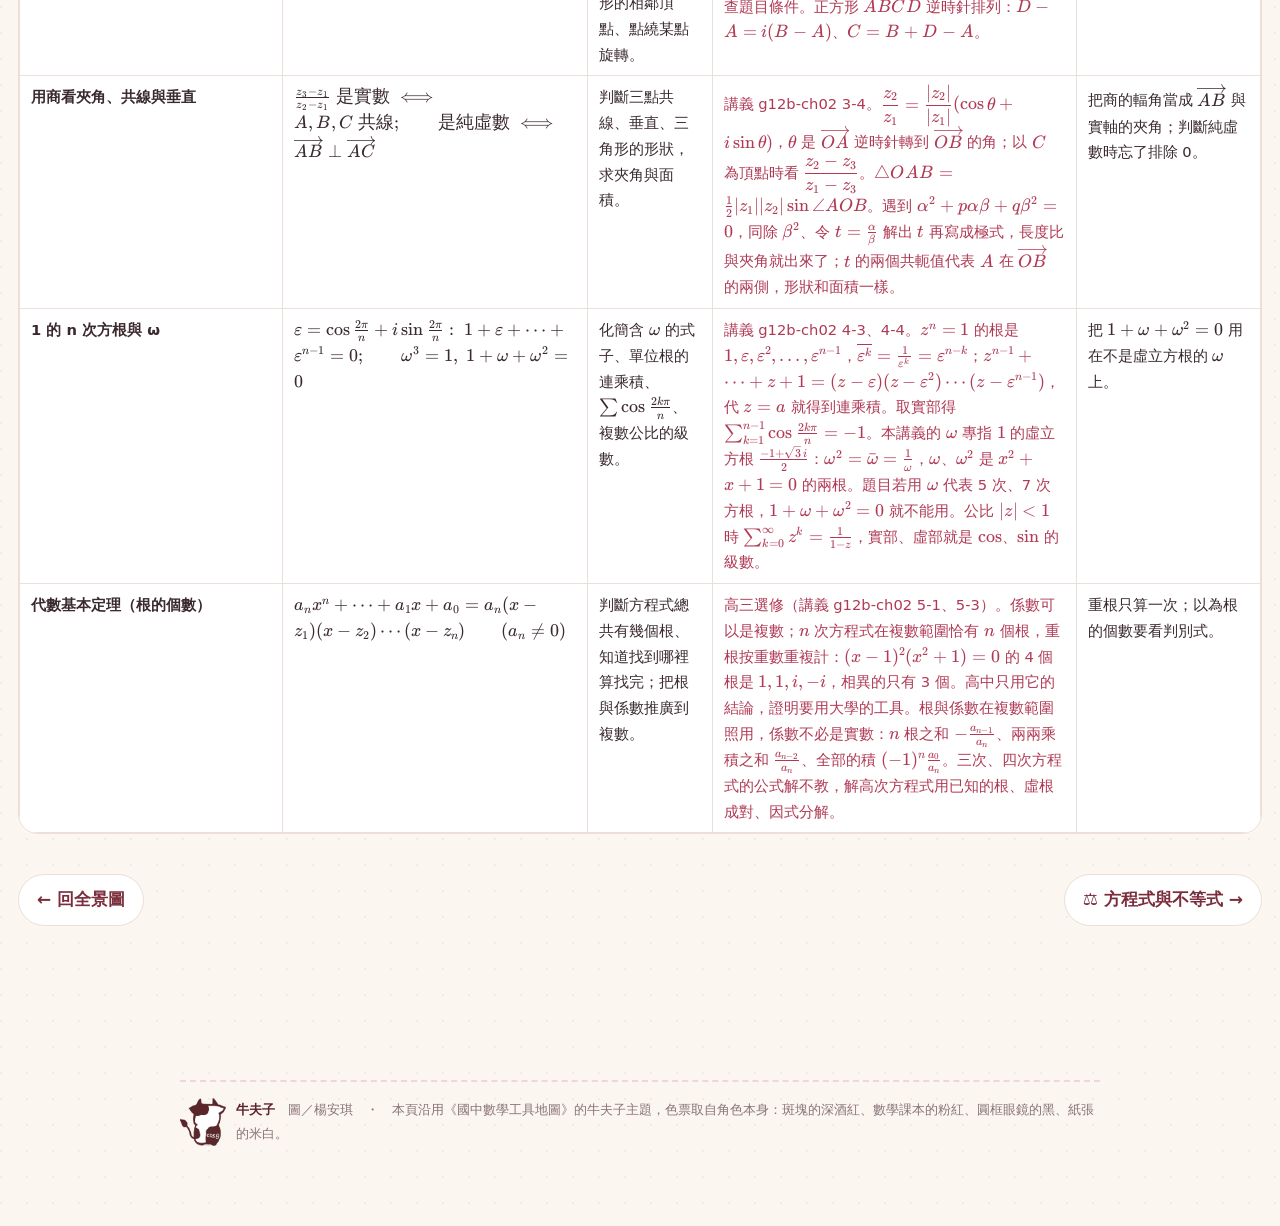
==== commit 765d2b2e: "學生看的文字去掉課綱碼（工具地圖卡片、學測版範圍說明） Co-Authored-By: Claude Opus 5.5 <noreply@anthropic.com>" ====
--- a/branch.html
+++ b/branch.html
@@ -58,17 +58,17 @@
 </div>
 
 <script src="data/site.js?v=20260928"></script>
-<script src="data/scope.js?v=20261030"></script>
+<script src="data/scope.js?v=20261101"></script>
 <script src="data/toolmap.js?v=20260928"></script>
-<script src="data/tm-1-number.js?v=20261028"></script>
-<script src="data/tm-2-equation.js?v=20261031"></script>
-<script src="data/tm-3-function.js?v=20261029"></script>
-<script src="data/tm-4-trig.js?v=20261025"></script>
-<script src="data/tm-5-geometry.js?v=20261031"></script>
-<script src="data/tm-6-vector.js?v=20260928"></script>
-<script src="data/tm-7-sequence.js?v=20261029"></script>
-<script src="data/tm-8-prob.js?v=20261027"></script>
-<script src="data/tm-9-calculus.js?v=20261025"></script>
+<script src="data/tm-1-number.js?v=20261101"></script>
+<script src="data/tm-2-equation.js?v=20261101"></script>
+<script src="data/tm-3-function.js?v=20261101"></script>
+<script src="data/tm-4-trig.js?v=20261101"></script>
+<script src="data/tm-5-geometry.js?v=20261101"></script>
+<script src="data/tm-6-vector.js?v=20261101"></script>
+<script src="data/tm-7-sequence.js?v=20261101"></script>
+<script src="data/tm-8-prob.js?v=20261101"></script>
+<script src="data/tm-9-calculus.js?v=20261101"></script>
 <script src="data/curriculum.js?v=20261030"></script>
 <script src="data/kp.js?v=20261030"></script>
 <script src="data/kp-tools.js?v=20261031"></script>
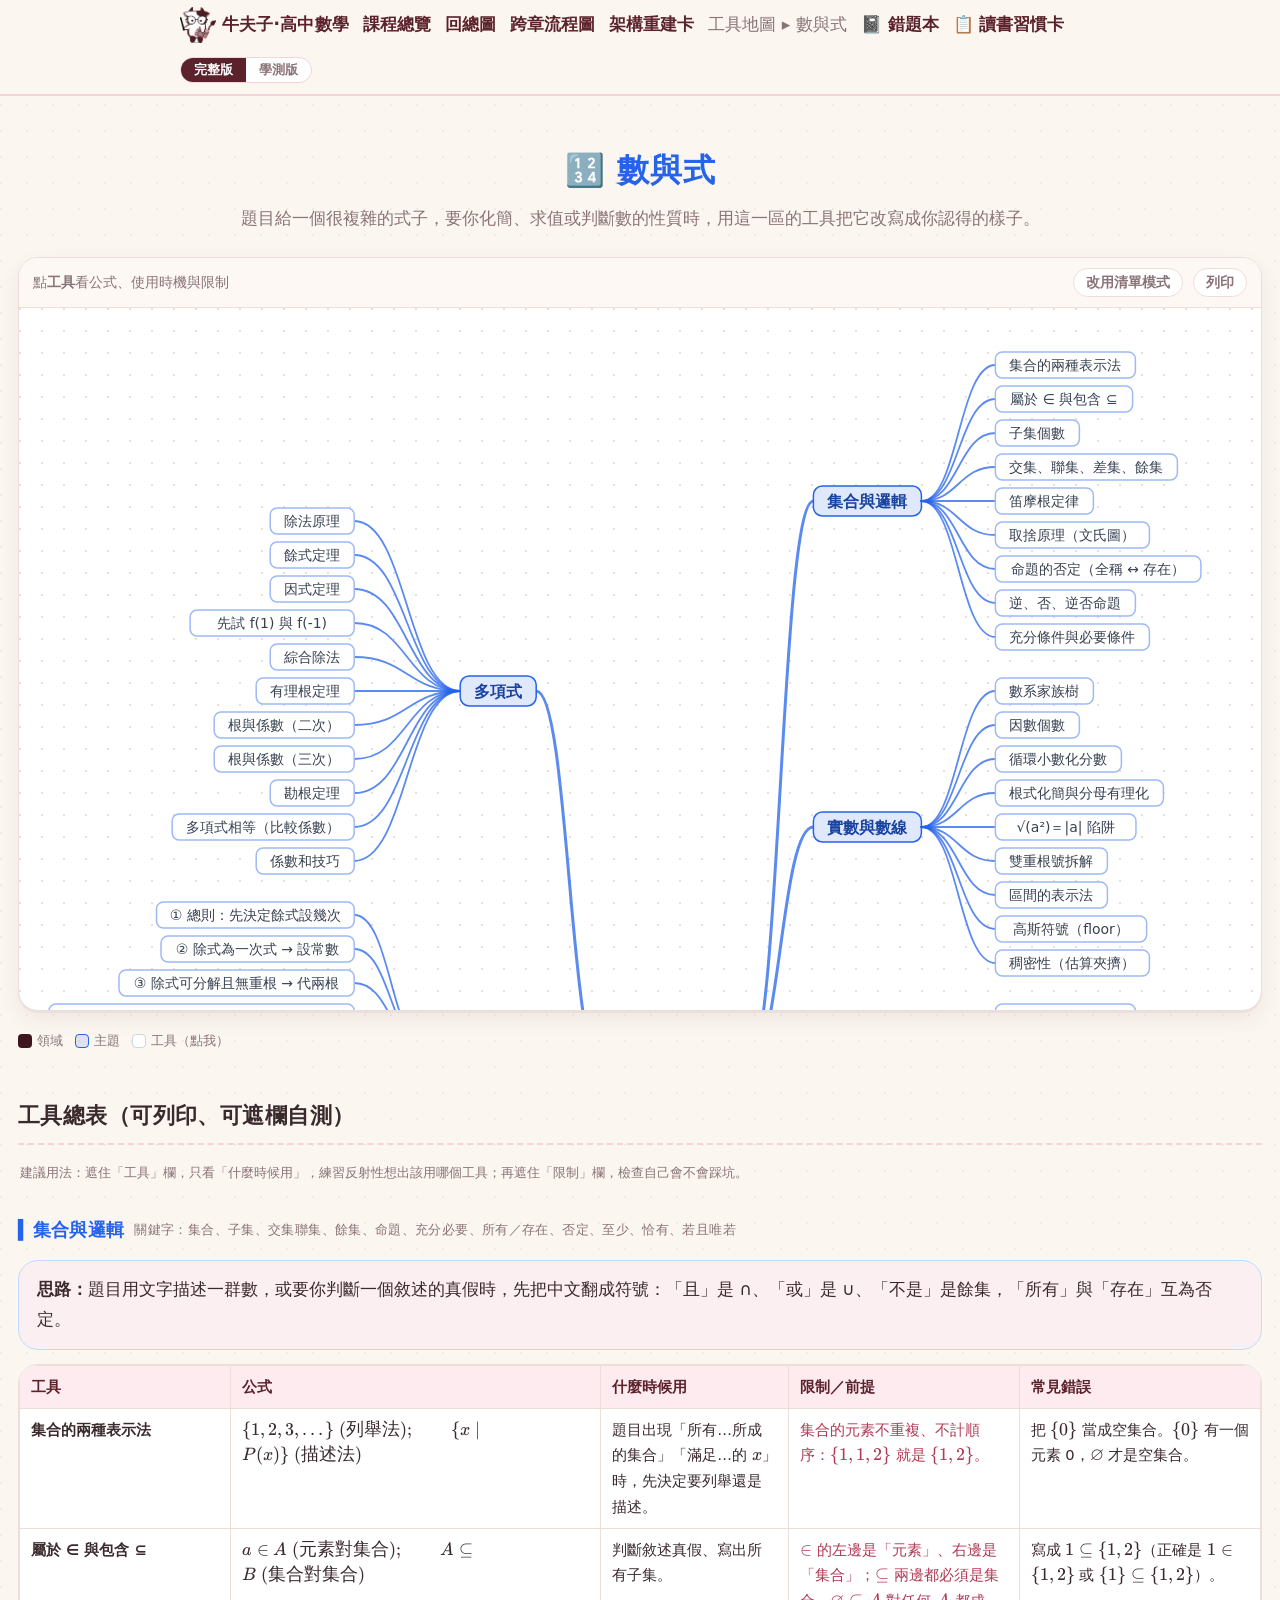
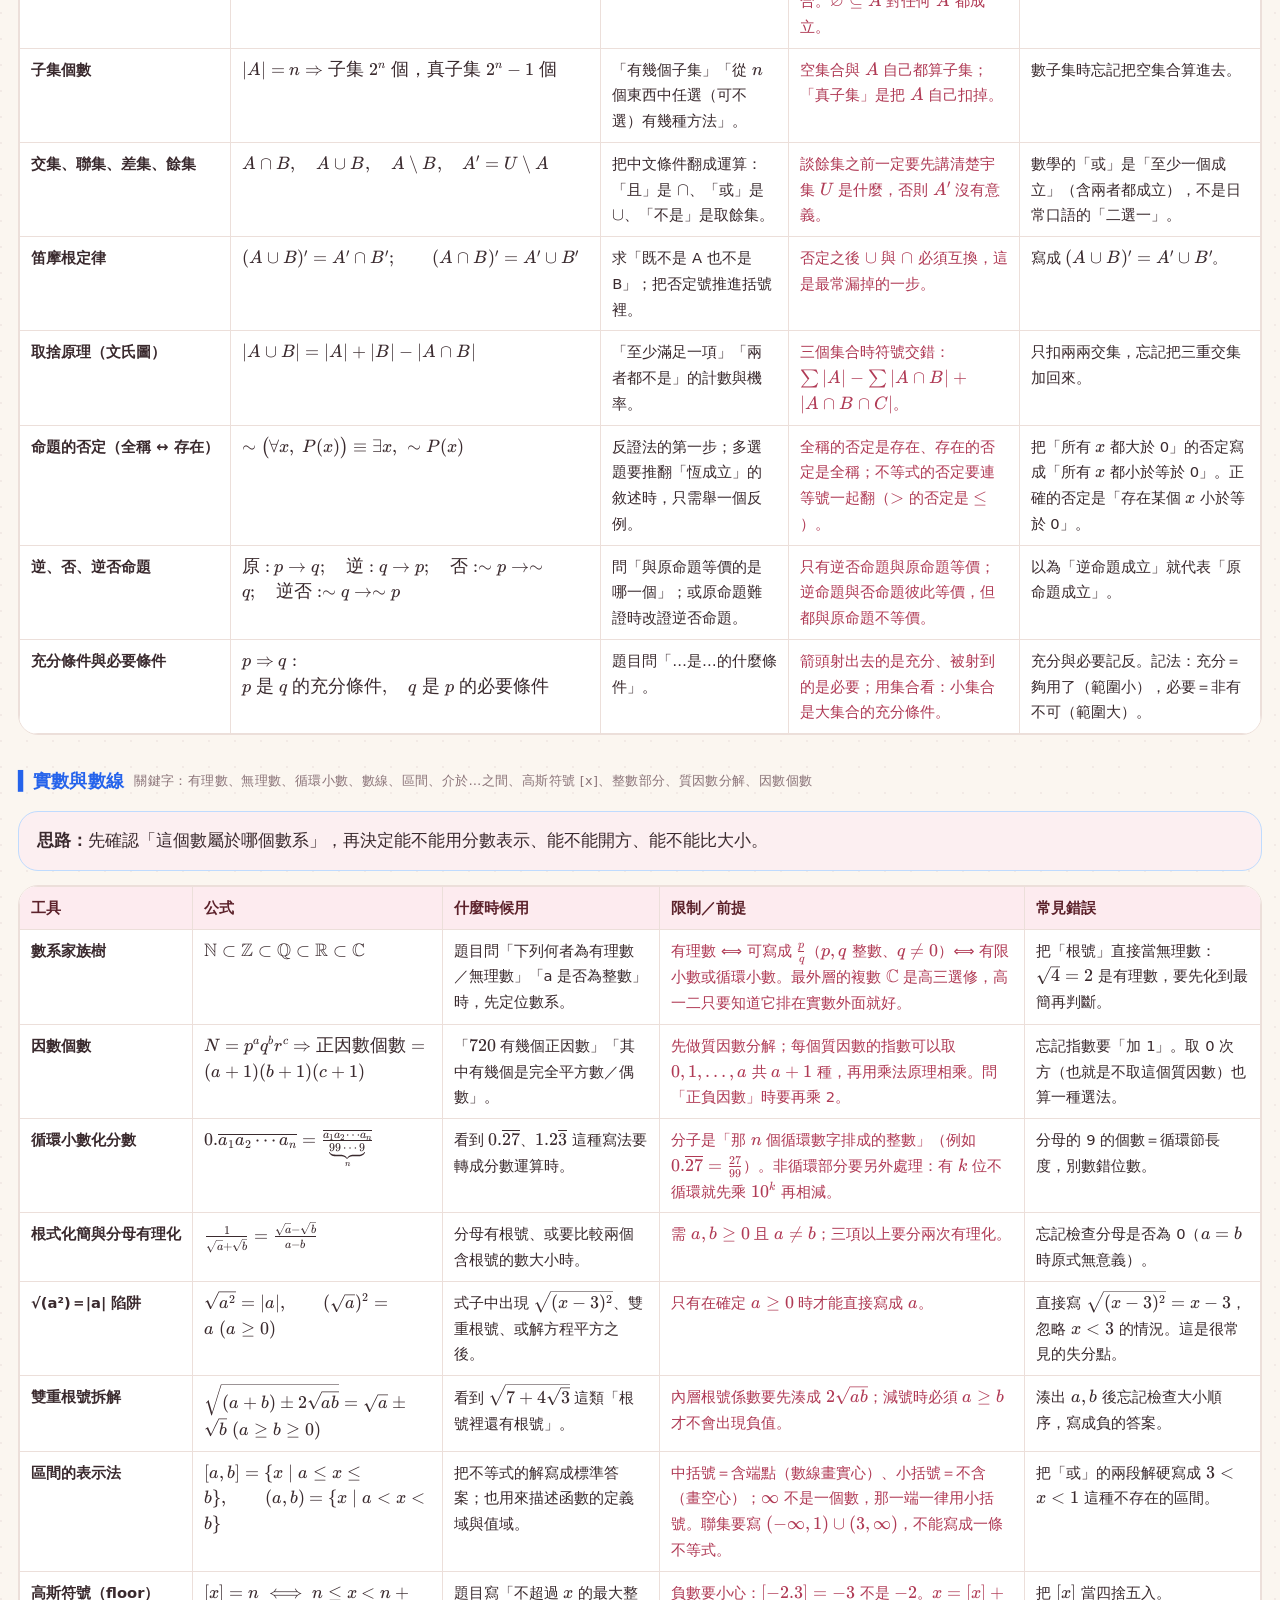
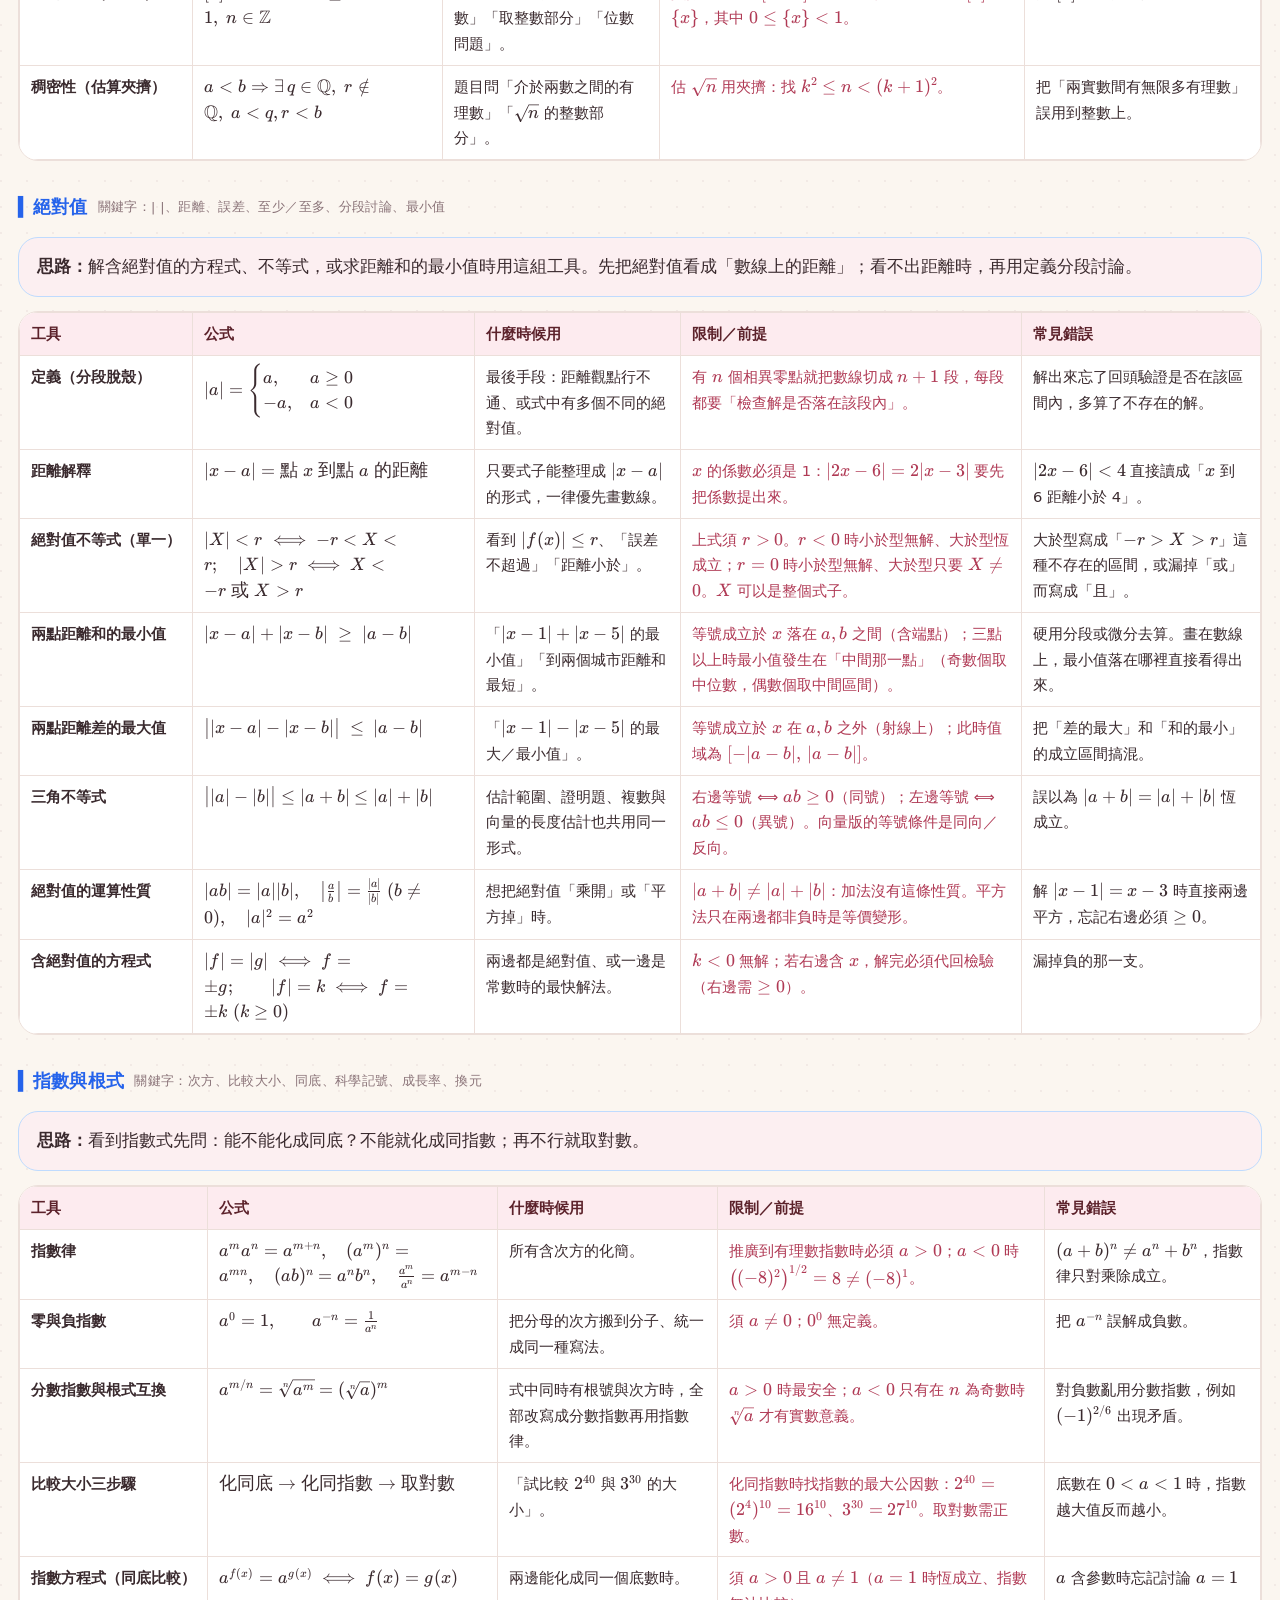
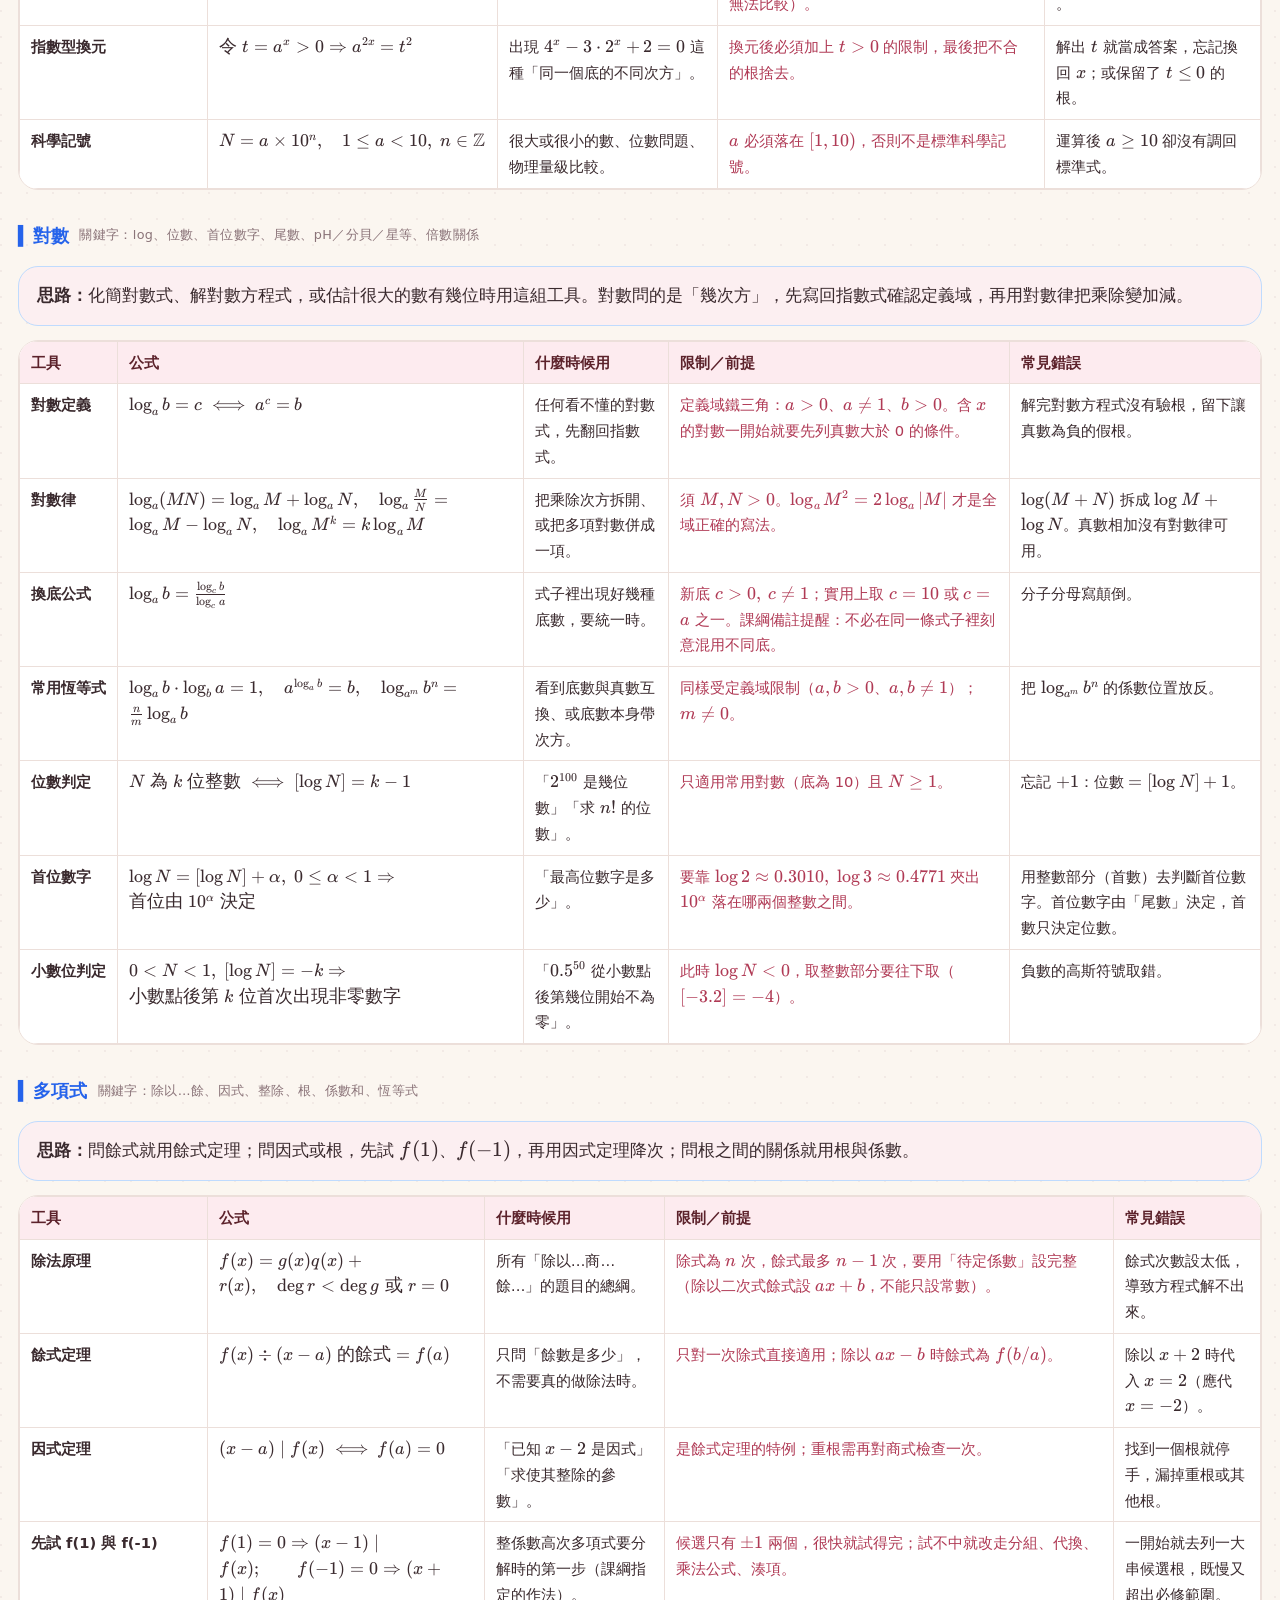
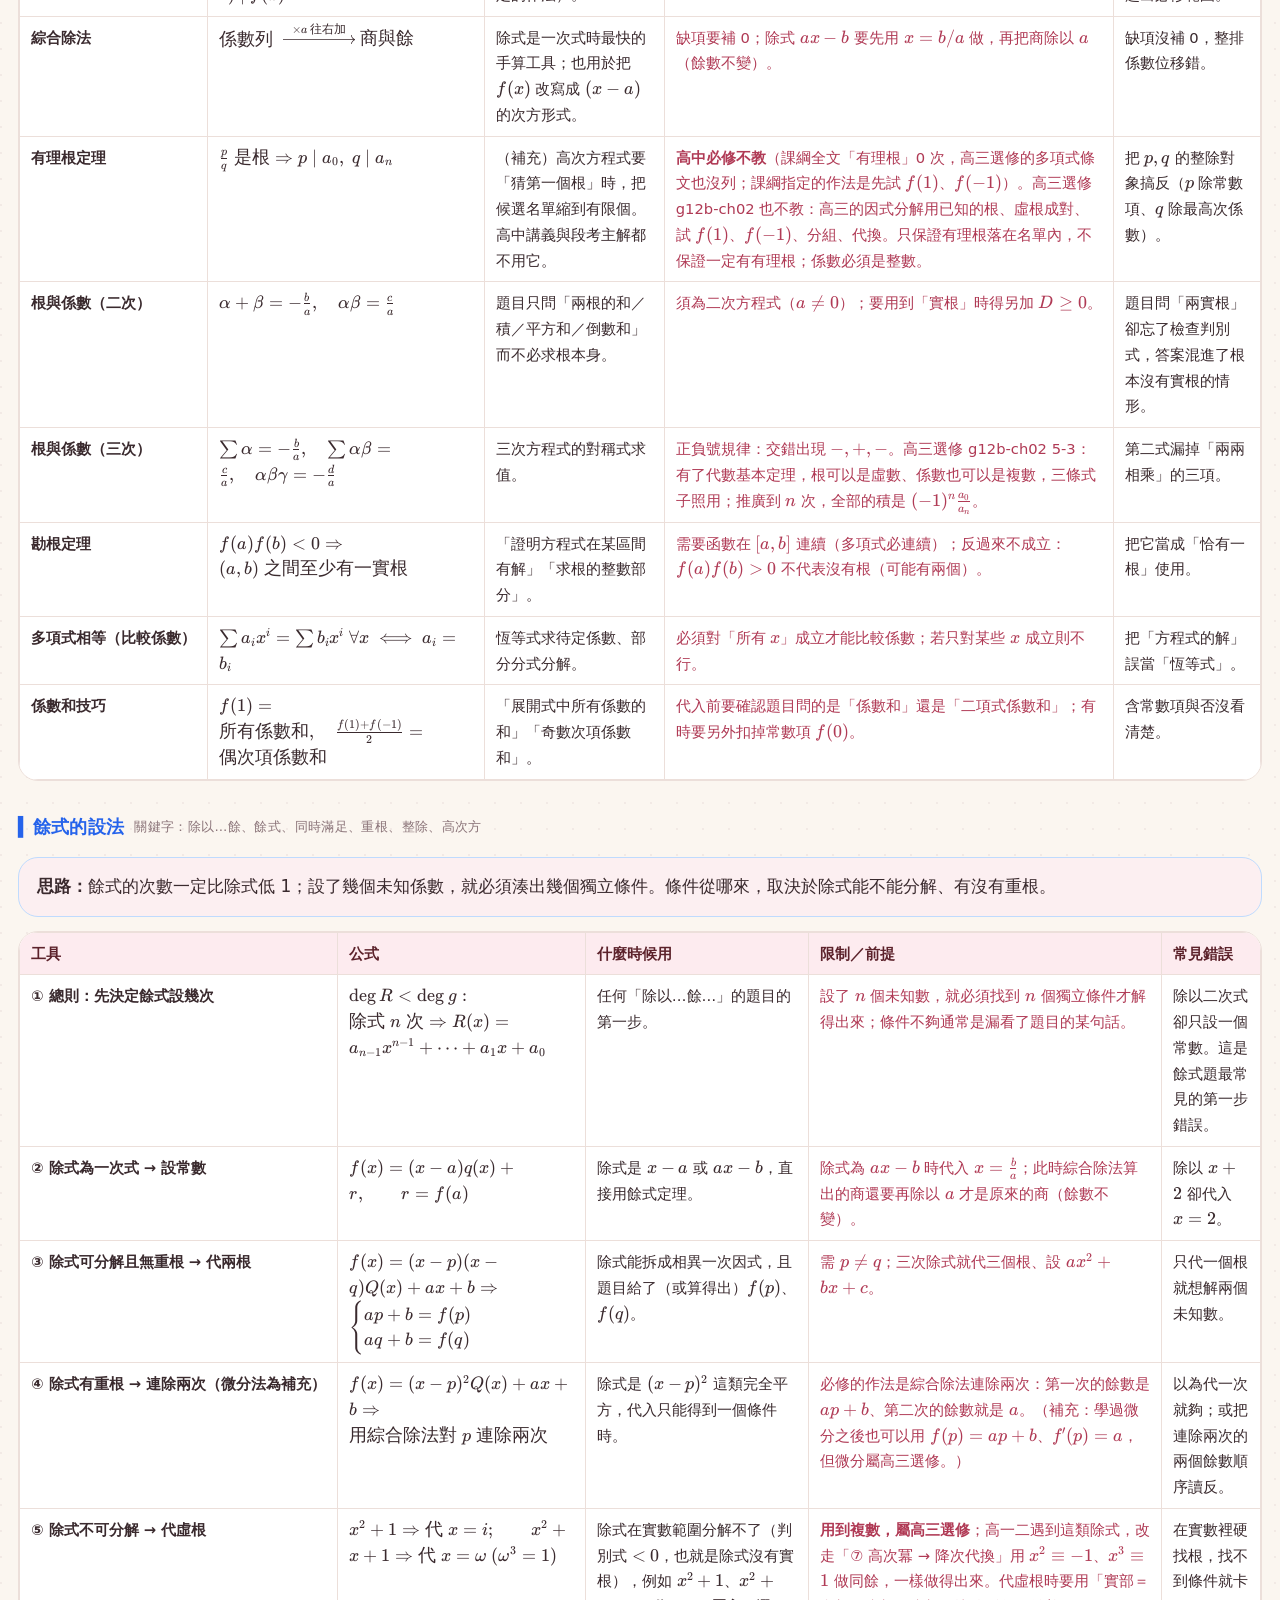
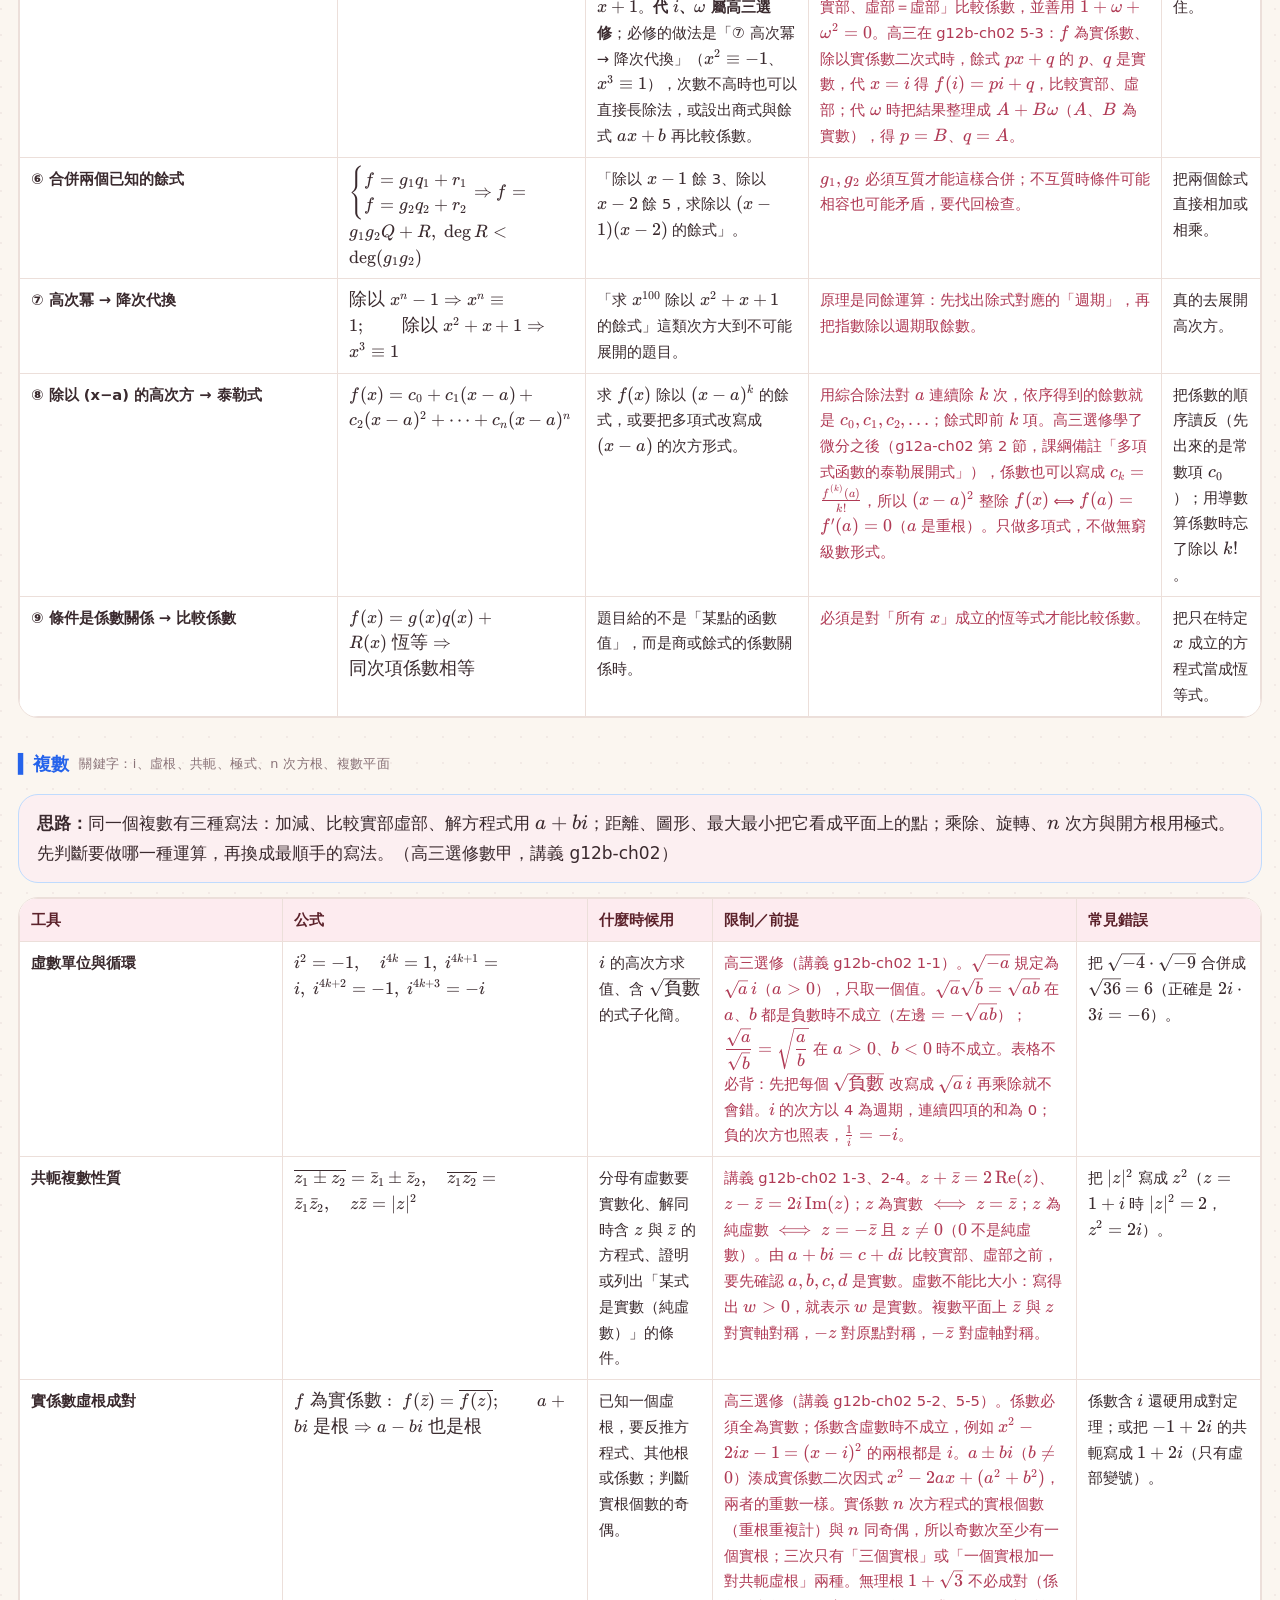
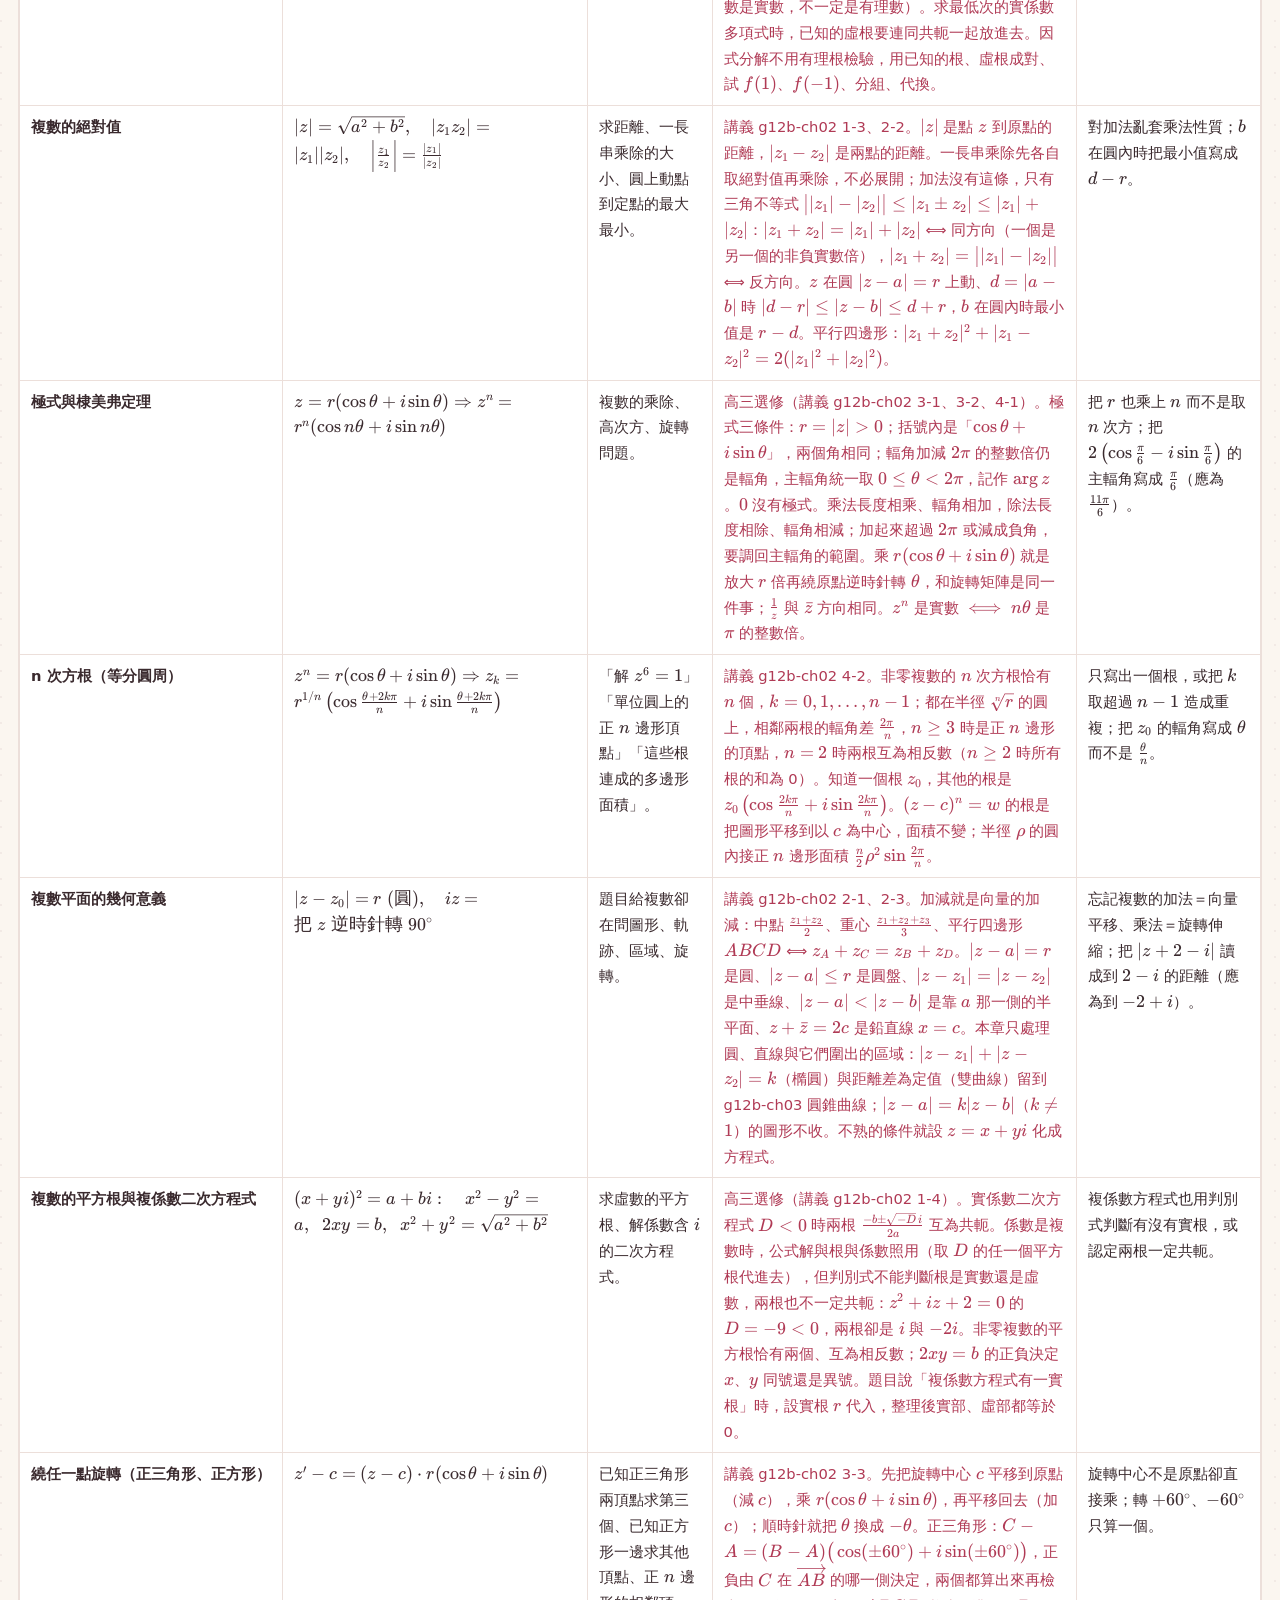
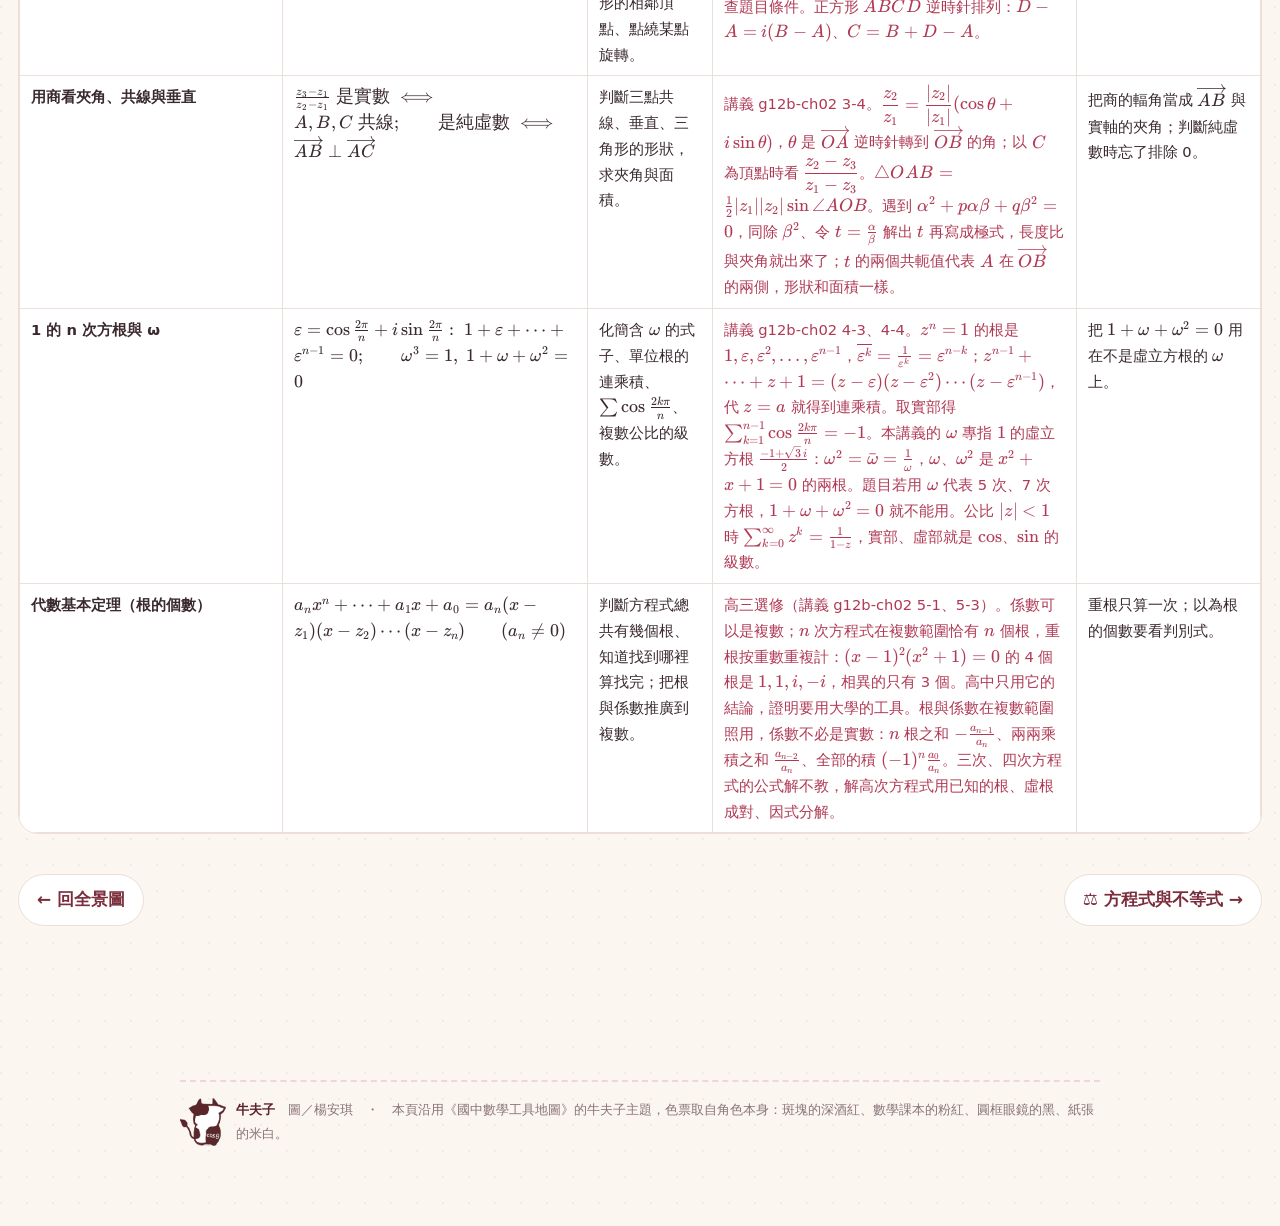
==== commit 234fdac8: "新增架構重建卡線上頁（空白卡＋標準版、下載 PDF），工具地圖頁首加入口 Co-Authored-By: Claude Opus 5.5 <noreply@anthropic.com>" ====
--- a/branch.html
+++ b/branch.html
@@ -18,6 +18,7 @@
   <a href="index.html">課程總覽</a>
   <a href="map.html">回總圖</a>
   <a href="cross.html">跨章流程圖</a>
+  <a href="frame.html">架構重建卡</a>
   <span class="crumb" id="crumb">分支圖</span>
   <a href="https://wrongbook.niufutzu.com/">📓 錯題本</a>
   <a href="https://wrongbook.niufutzu.com/habits">📋 讀書習慣卡</a>
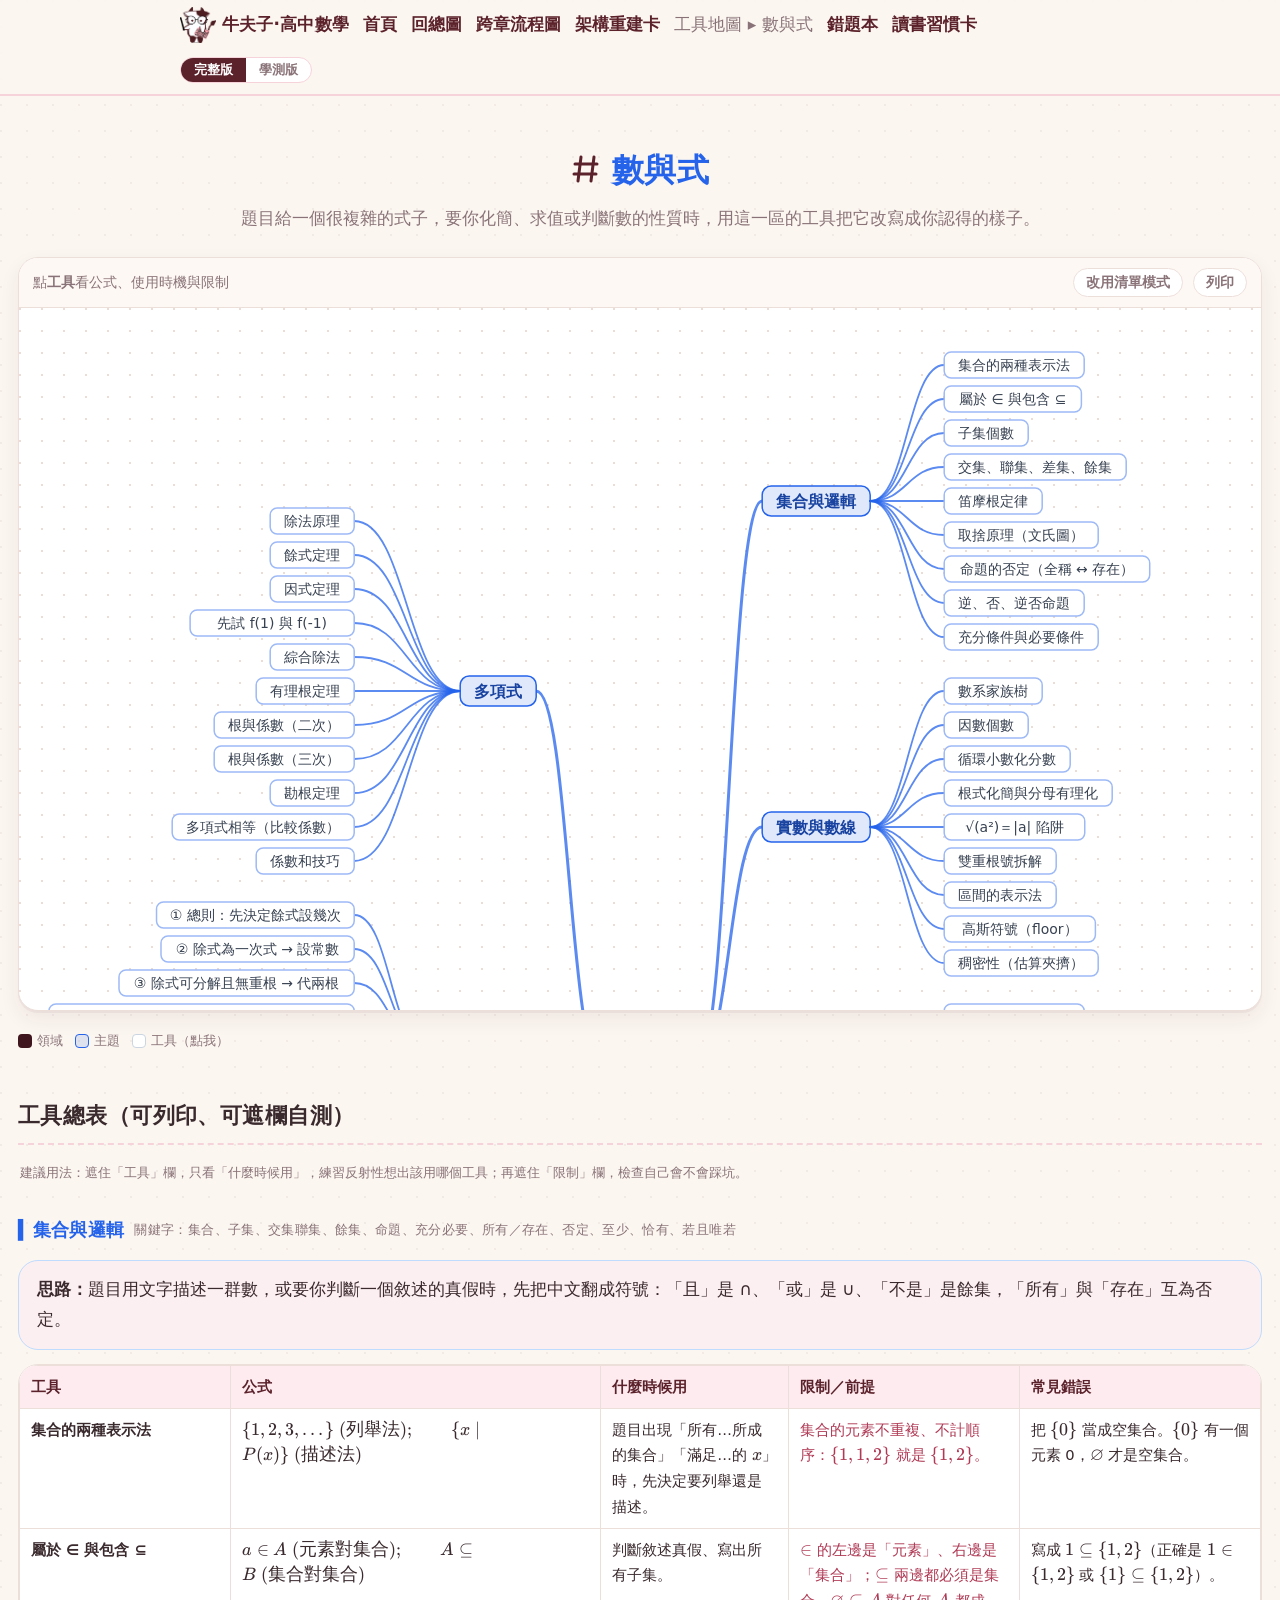
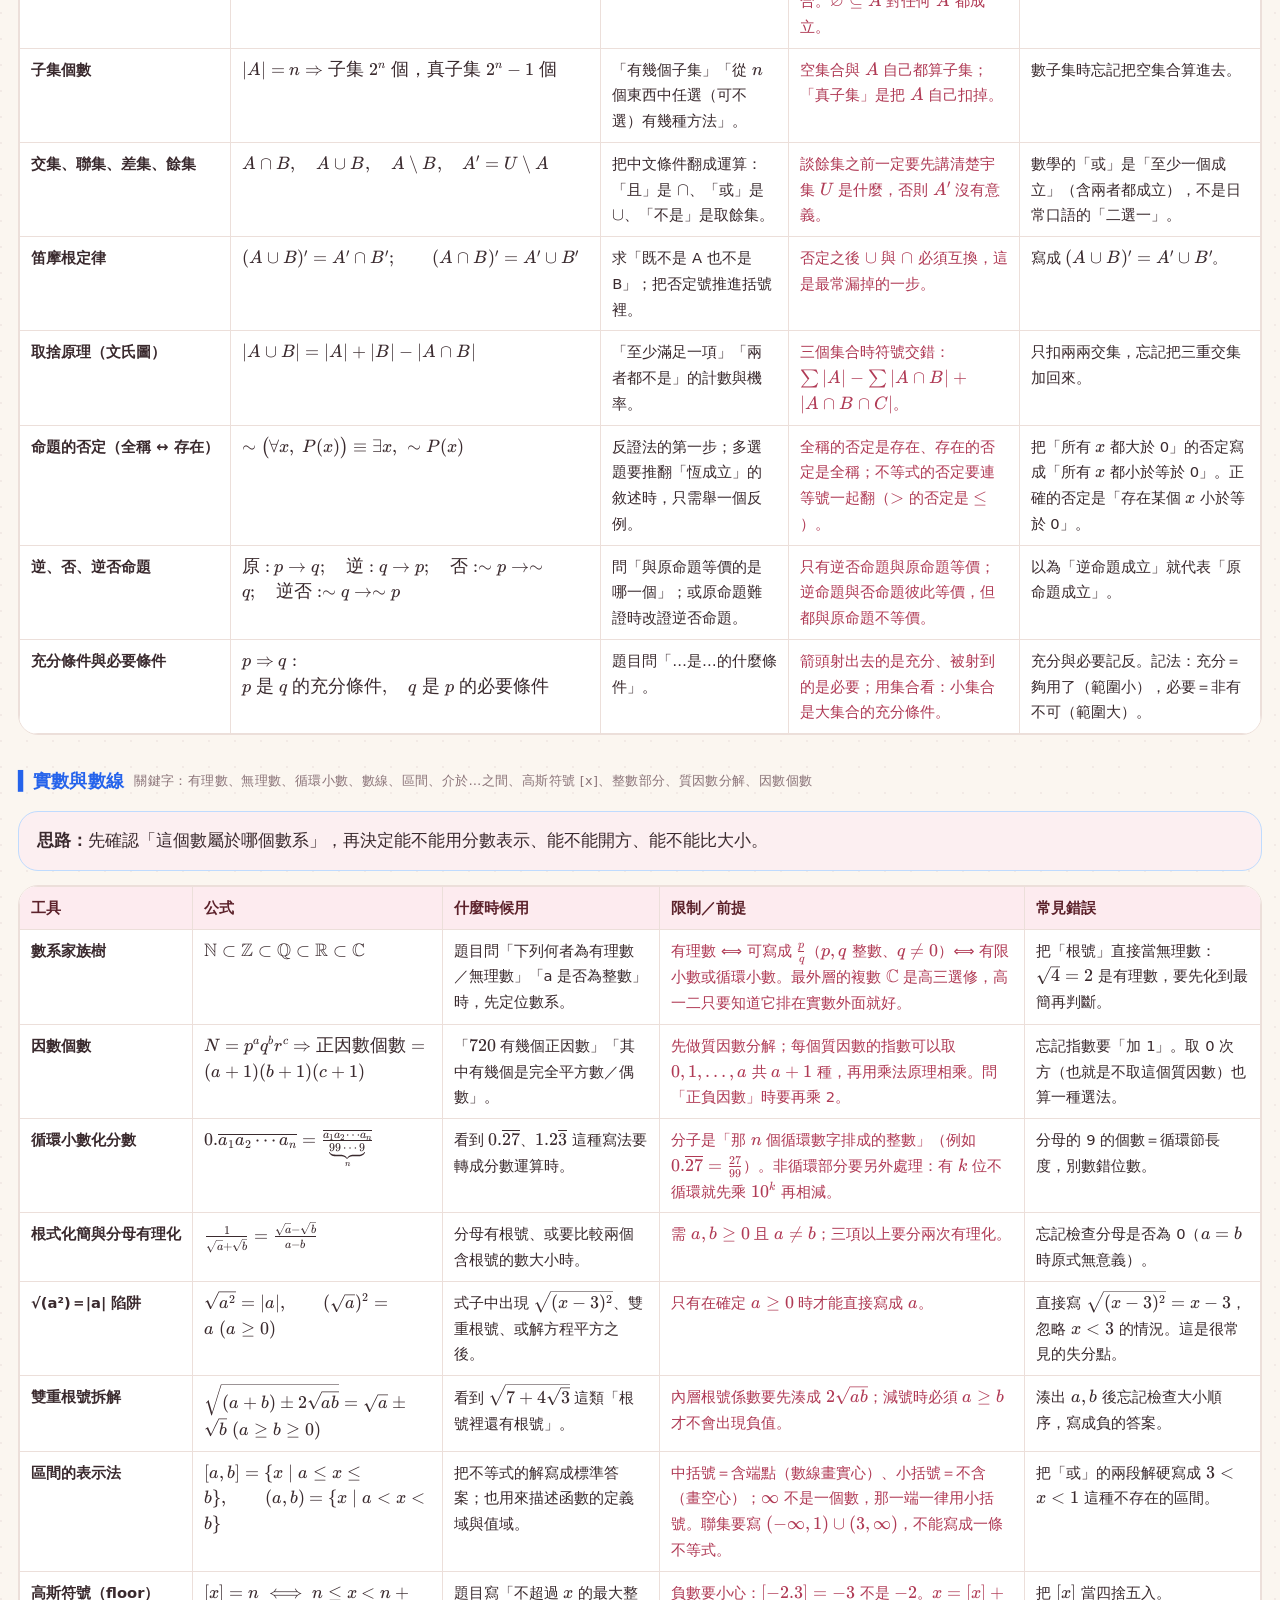
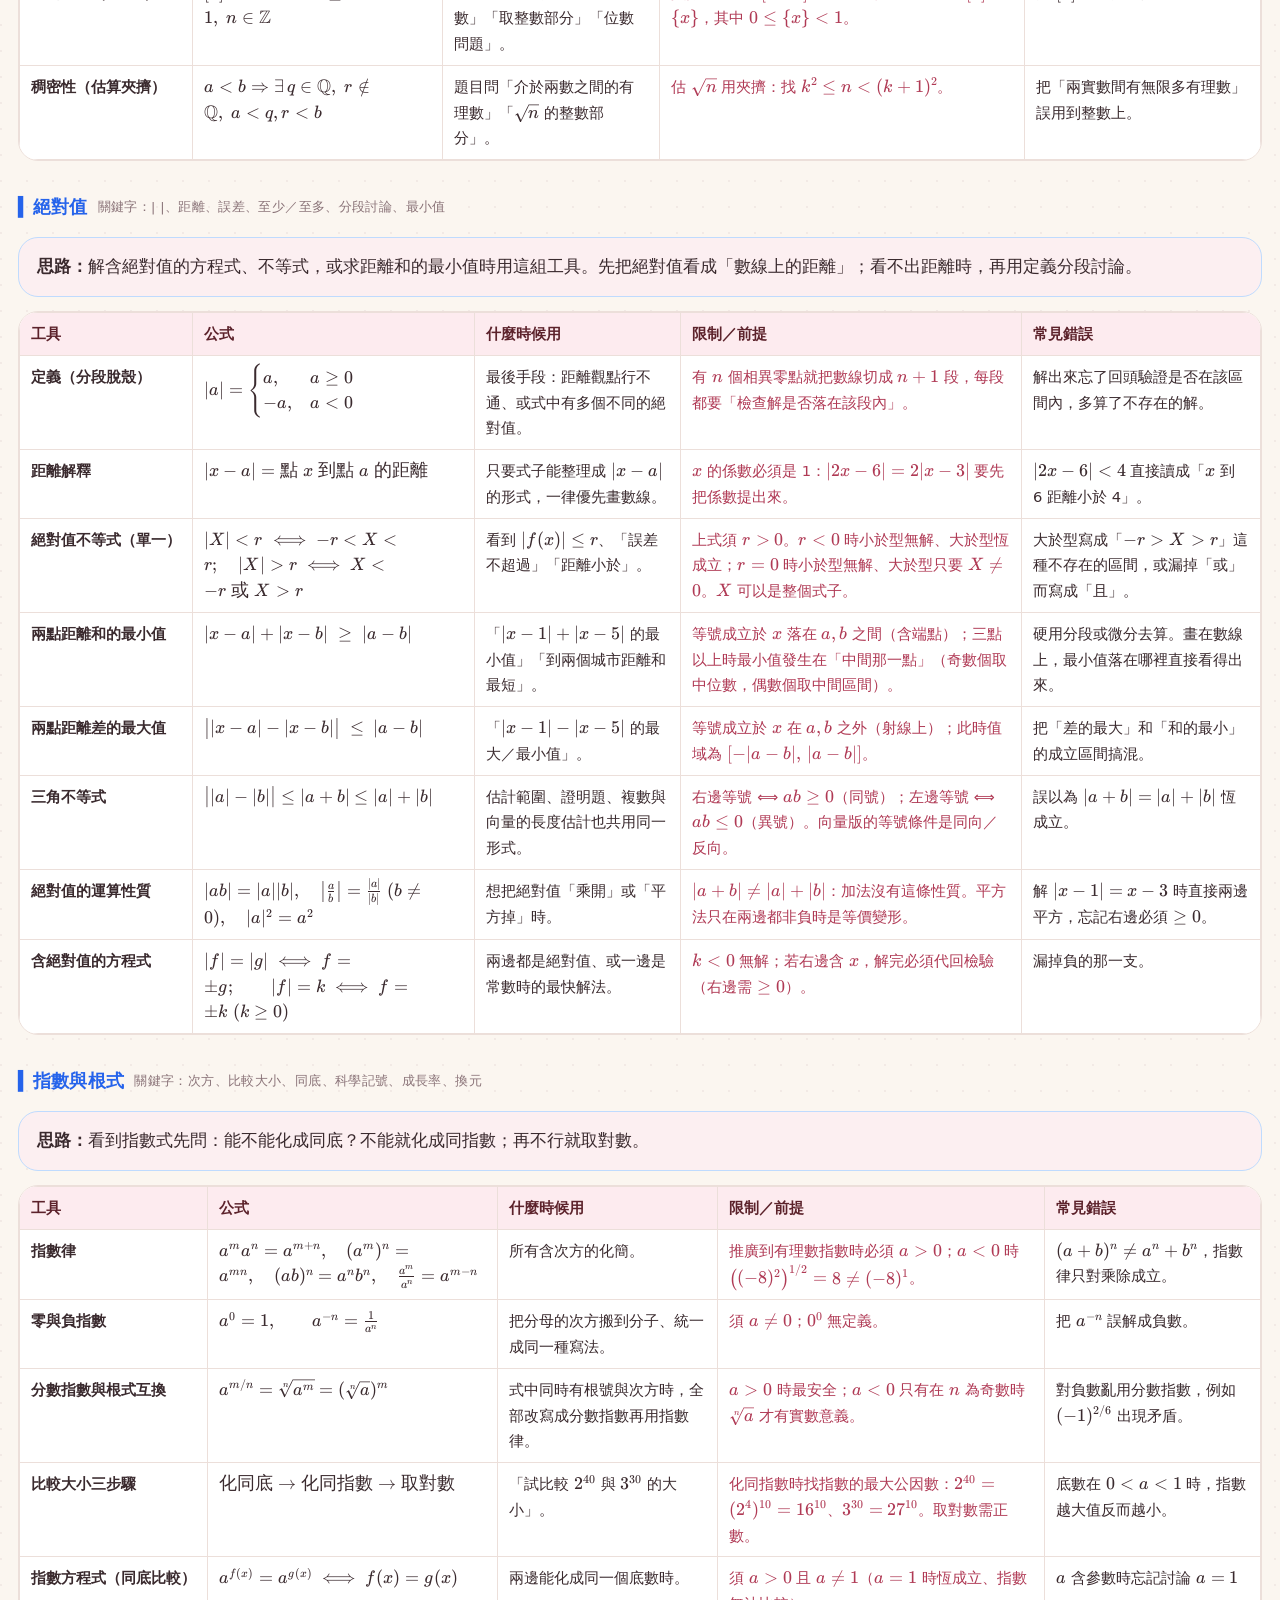
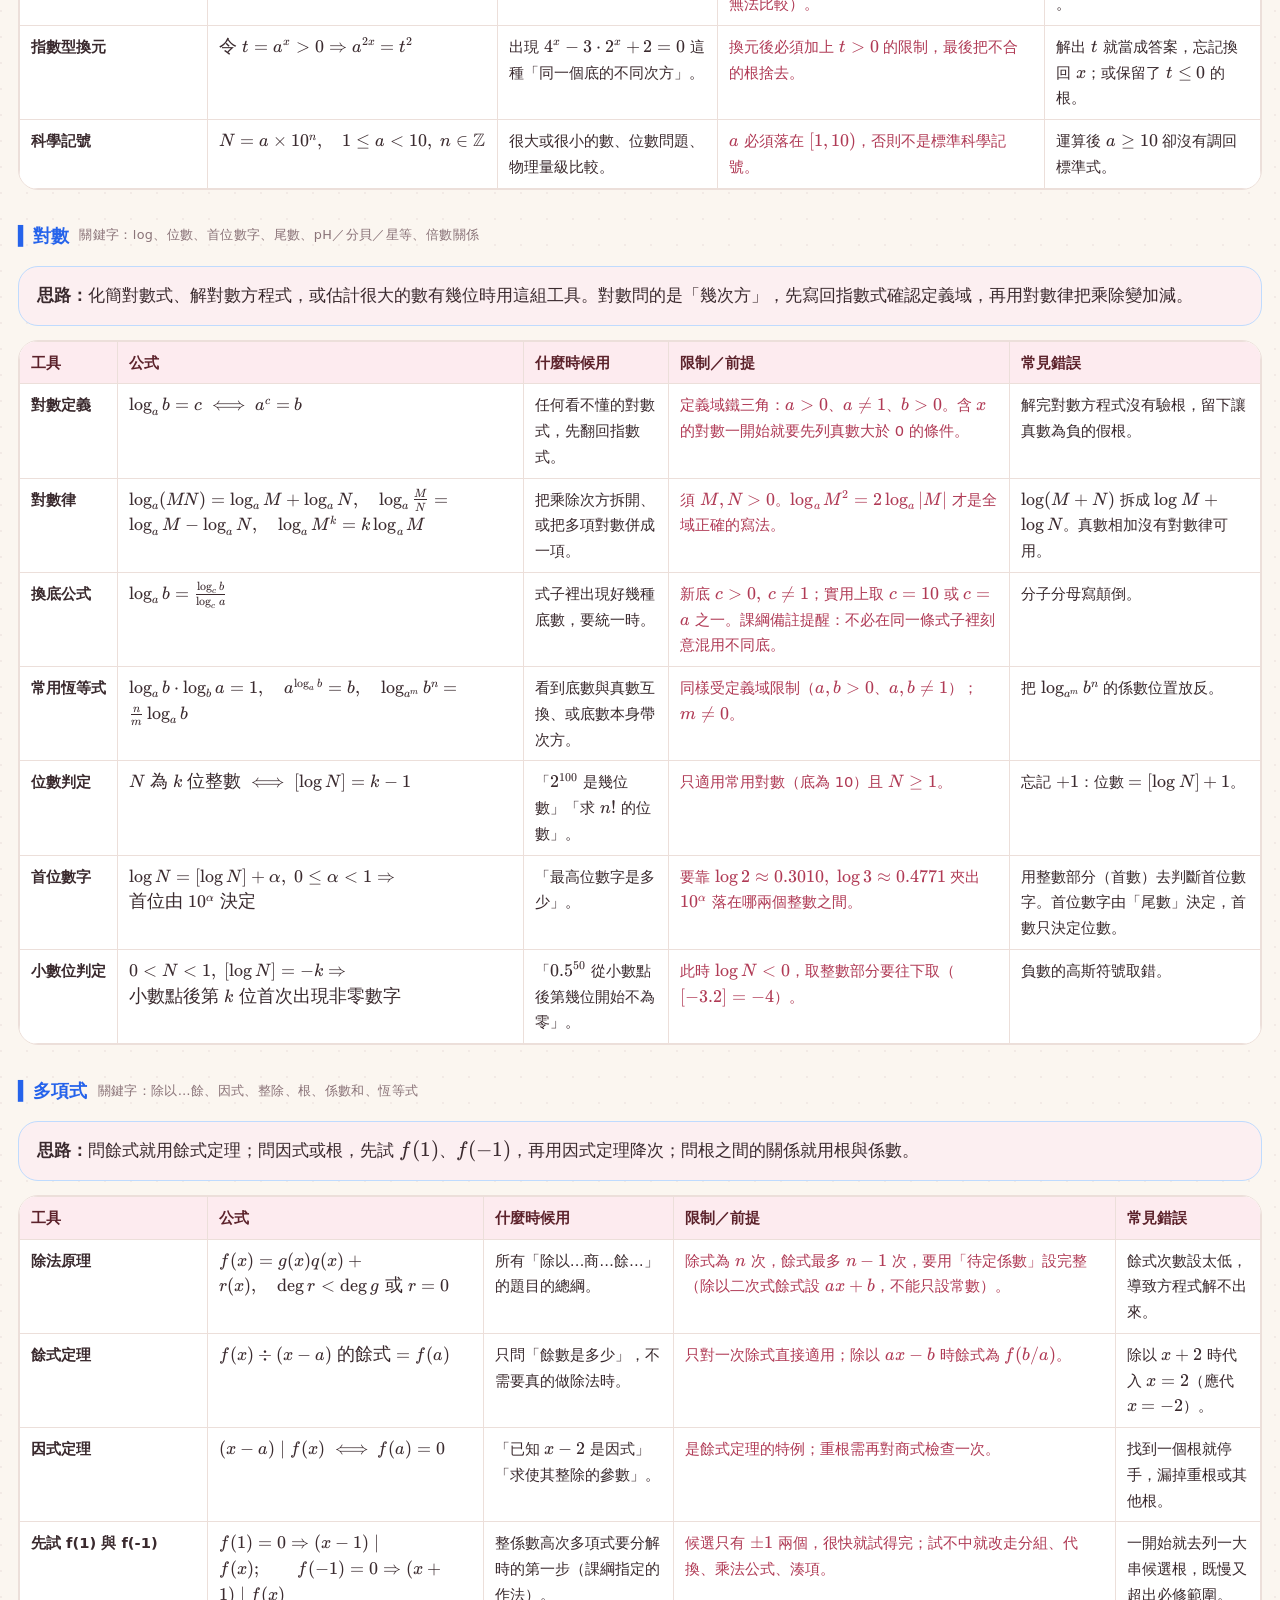
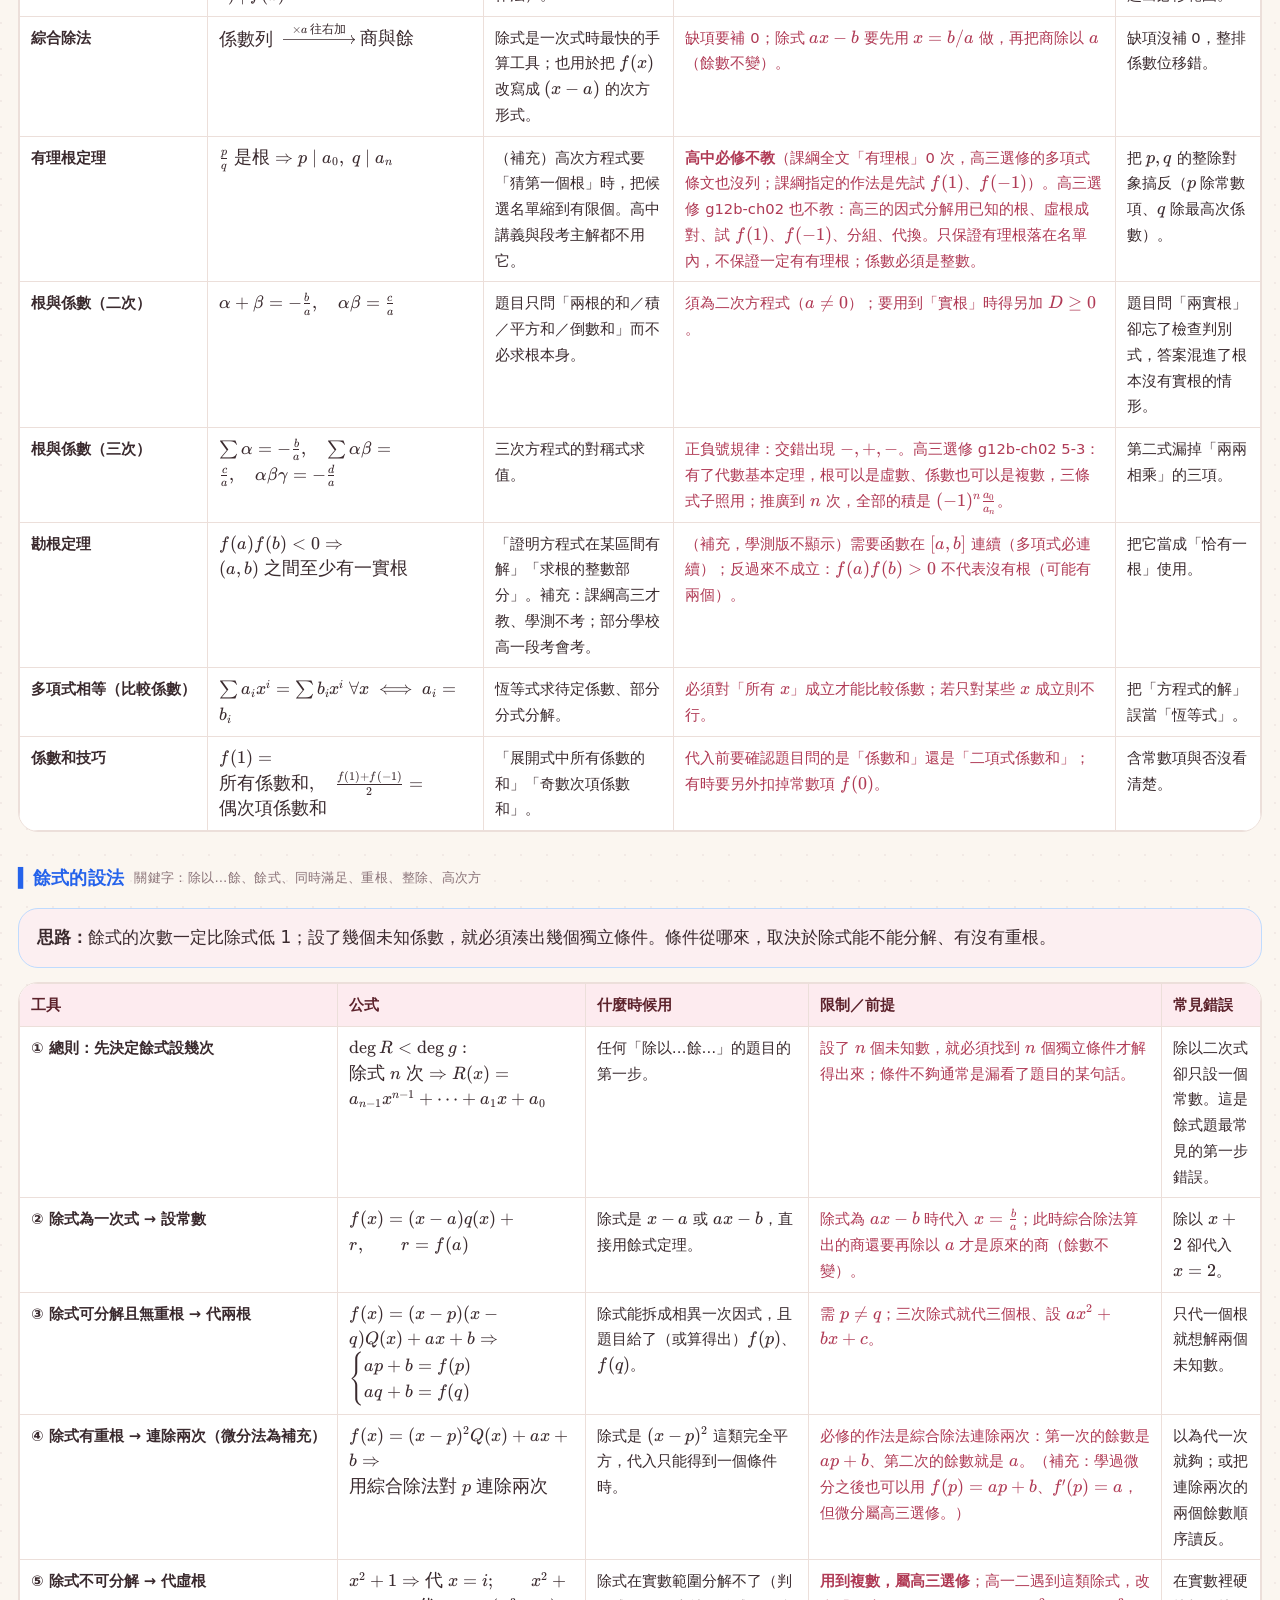
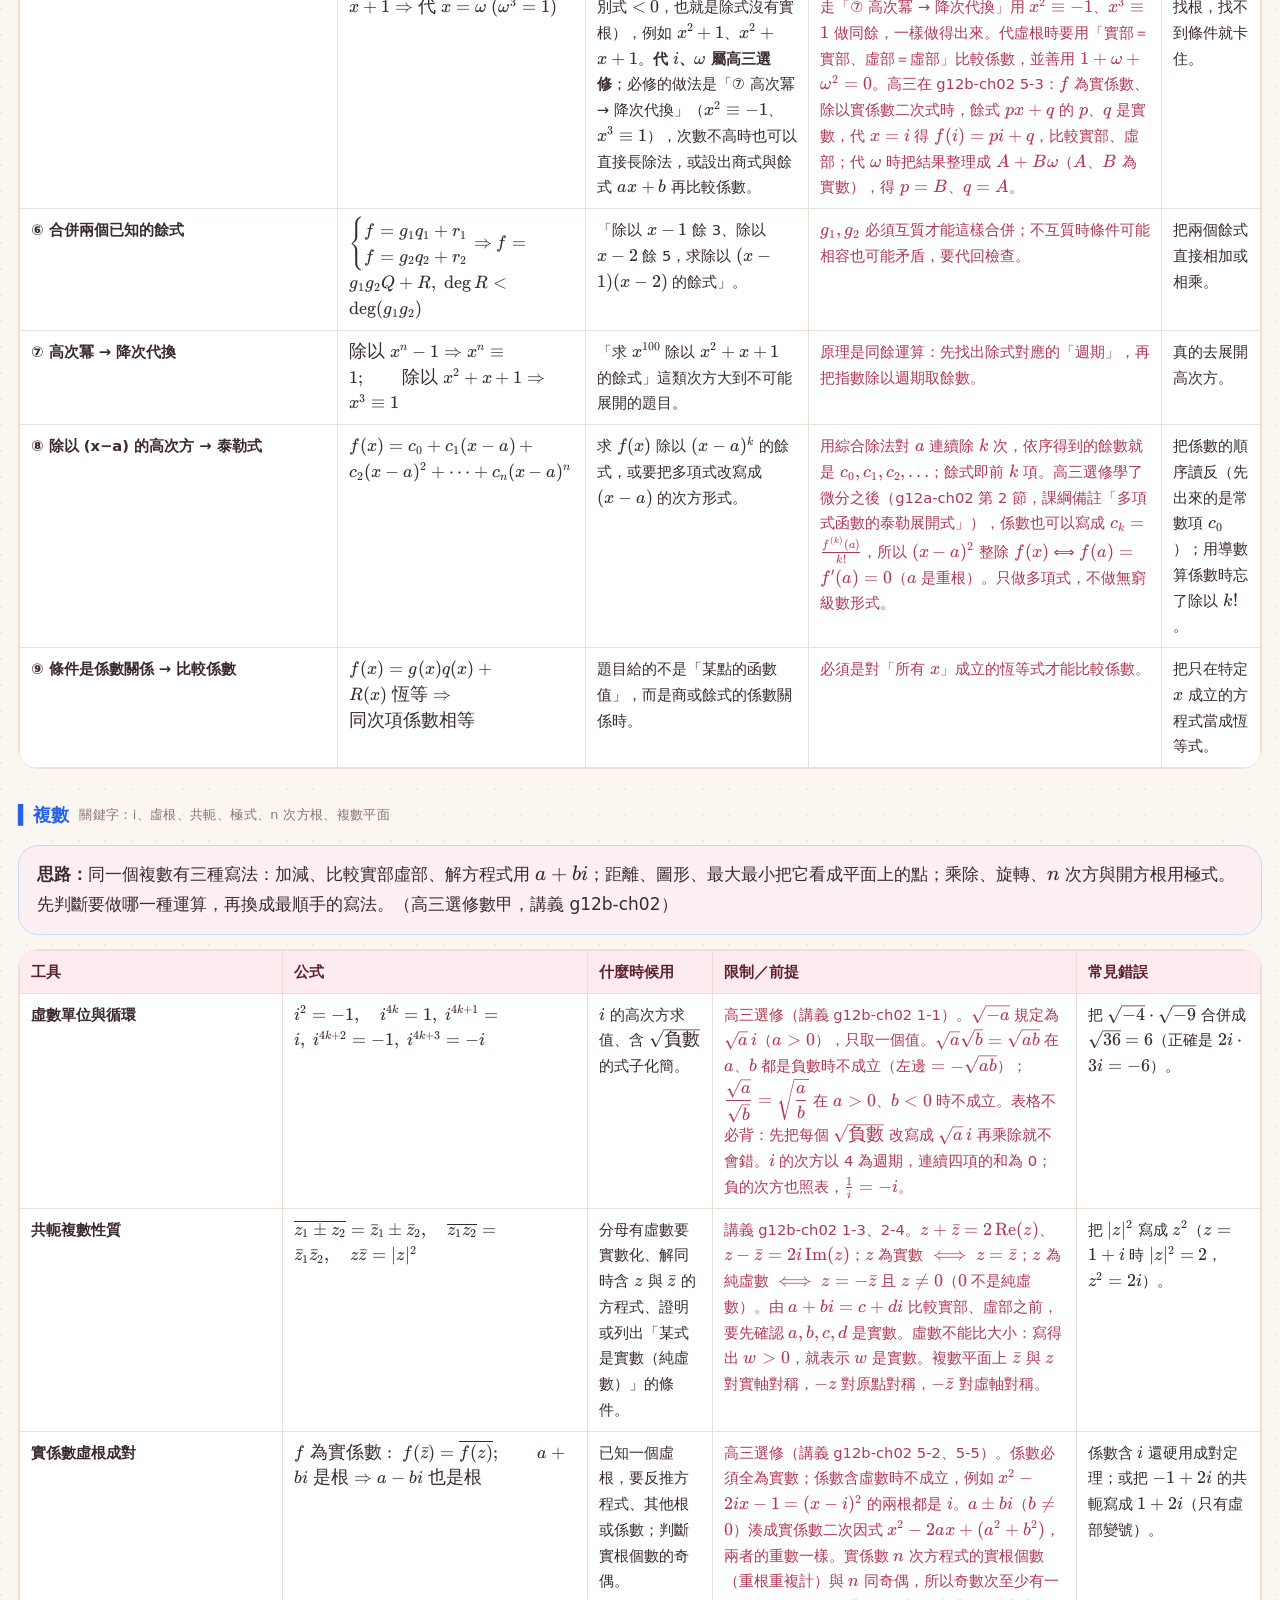
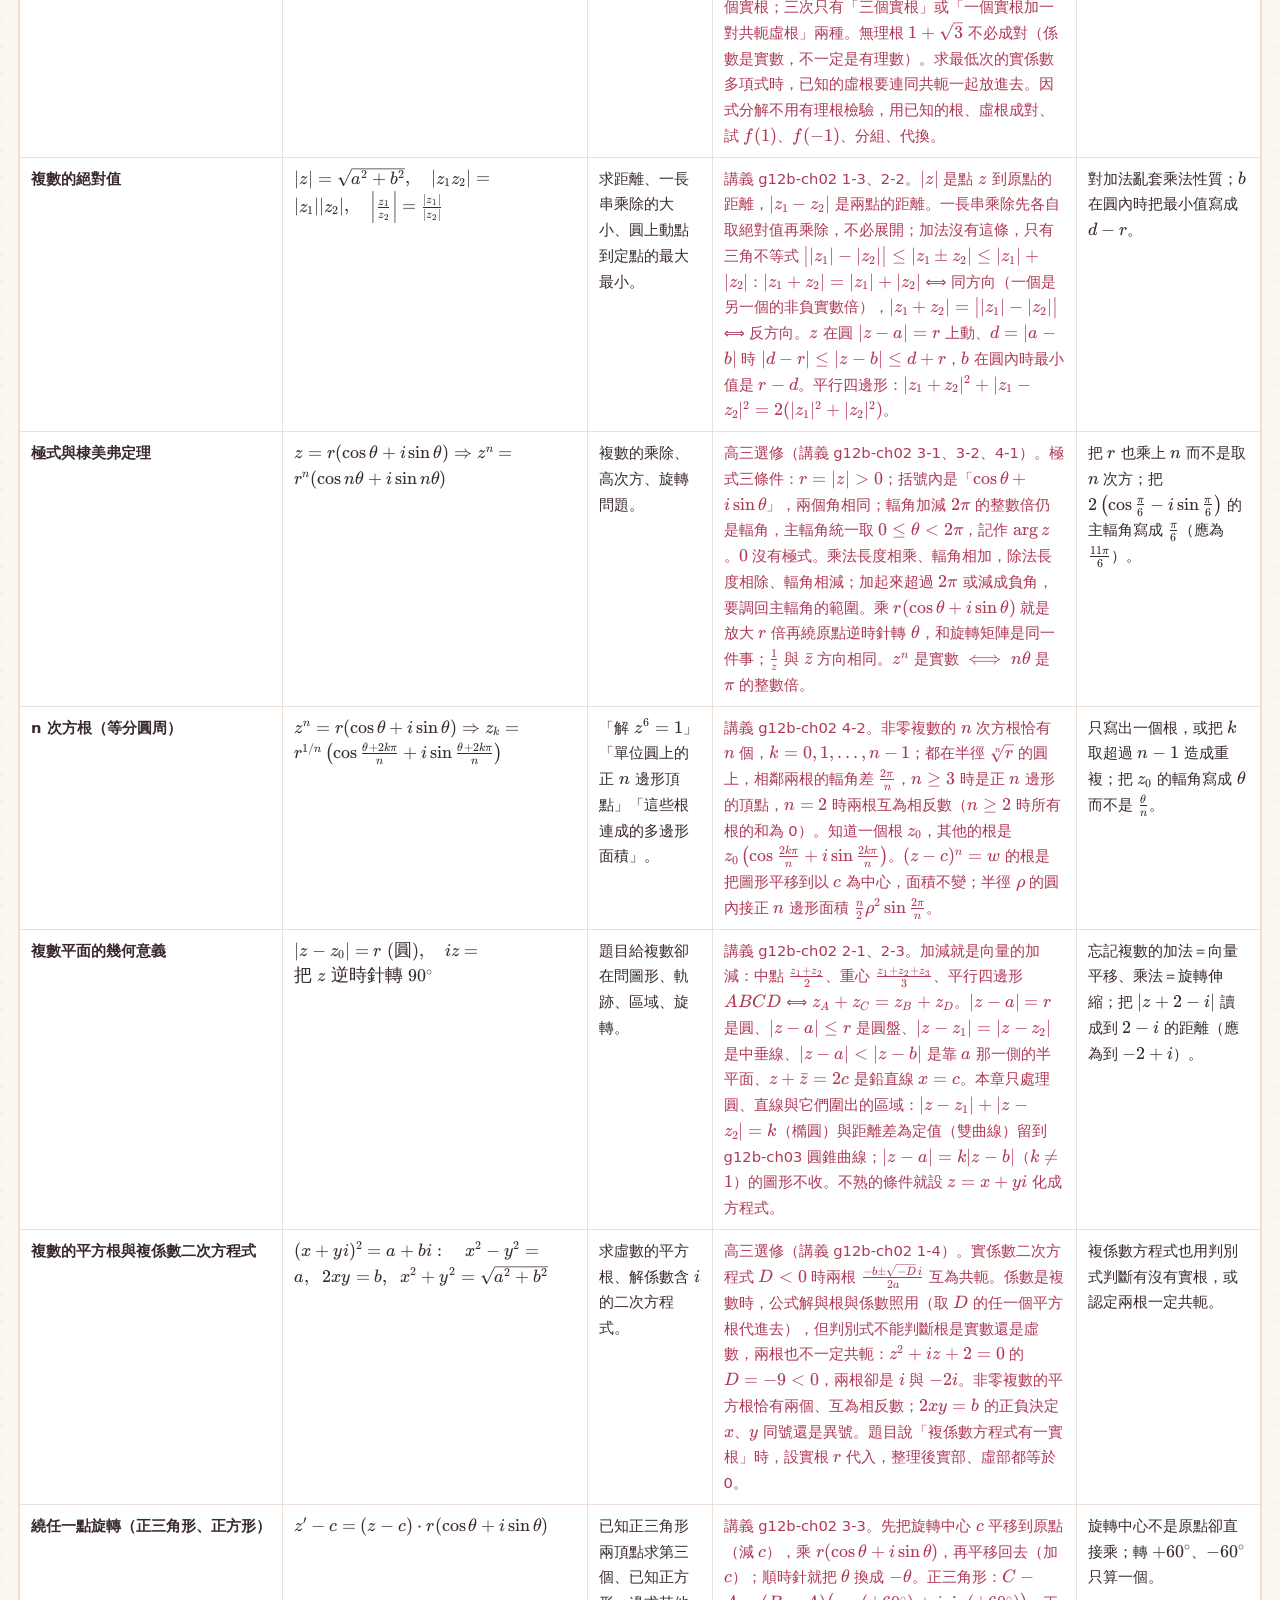
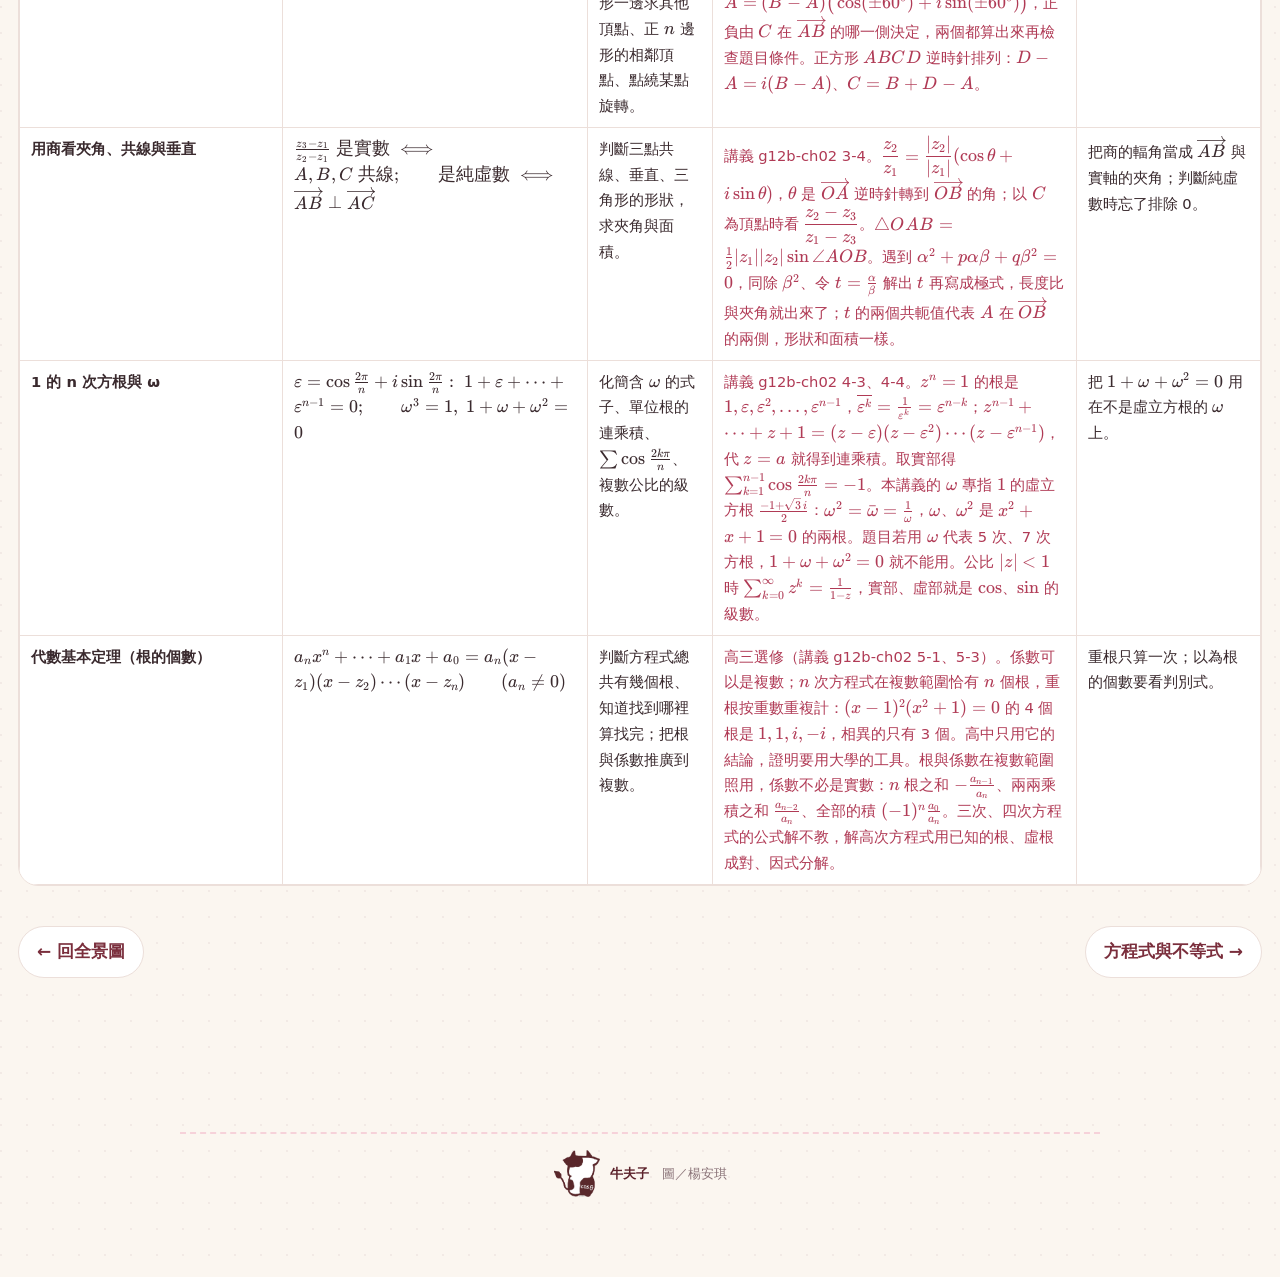
==== commit 16165128: "地圖站：架構重建卡配圖 68 張＋手機深色模式配色、道場 G-04 補 28 題、單點透視歸數 B（G-13）、勘根標補充、圖示取代 emoji Co-Authored-By: Claude Opus" ====
--- a/branch.html
+++ b/branch.html
@@ -15,13 +15,13 @@
 <body>
 <div class="topbar"><div class="topbar-inner">
   <a class="cow-brand" href="index.html"><img class="cow-logo" src="assets/mascot/web/cow_stand.png" alt="牛夫子"><span class="brand-t">牛夫子‧高中數學</span></a>
-  <a href="index.html">課程總覽</a>
+  <a href="index.html">首頁</a>
   <a href="map.html">回總圖</a>
   <a href="cross.html">跨章流程圖</a>
   <a href="frame.html">架構重建卡</a>
   <span class="crumb" id="crumb">分支圖</span>
-  <a href="https://wrongbook.niufutzu.com/">📓 錯題本</a>
-  <a href="https://wrongbook.niufutzu.com/habits">📋 讀書習慣卡</a>
+  <a href="https://wrongbook.niufutzu.com/">錯題本</a>
+  <a href="https://wrongbook.niufutzu.com/habits">讀書習慣卡</a>
   <span class="spacer"></span>
   <span id="edSwitch"></span>
 </div></div>
@@ -59,21 +59,22 @@
 </div>
 
 <script src="data/site.js?v=20260928"></script>
-<script src="data/scope.js?v=20261101"></script>
+<script src="data/scope.js?v=20261112k"></script>
 <script src="data/toolmap.js?v=20260928"></script>
-<script src="data/tm-1-number.js?v=20261101"></script>
-<script src="data/tm-2-equation.js?v=20261101"></script>
+<script src="data/tm-1-number.js?v=20261112k"></script>
+<script src="data/tm-2-equation.js?v=20261112k"></script>
 <script src="data/tm-3-function.js?v=20261101"></script>
 <script src="data/tm-4-trig.js?v=20261101"></script>
 <script src="data/tm-5-geometry.js?v=20261101"></script>
 <script src="data/tm-6-vector.js?v=20261101"></script>
-<script src="data/tm-7-sequence.js?v=20261101"></script>
+<script src="data/tm-7-sequence.js?v=20261112k"></script>
 <script src="data/tm-8-prob.js?v=20261101"></script>
 <script src="data/tm-9-calculus.js?v=20261101"></script>
 <script src="data/curriculum.js?v=20261030"></script>
-<script src="data/kp.js?v=20261030"></script>
-<script src="data/kp-tools.js?v=20261031"></script>
-<script src="data/kp-practice.js?v=20260928"></script>
+<script src="data/kp.js?v=20261112"></script>
+<script src="data/kp-tools.js?v=20261112k"></script>
+<script src="data/kp-practice.js?v=20261112k"></script>
+<script src="assets/nfz-icons.js?v=20261107"></script>
 <script src="assets/map.js?v=20260928"></script>
 <script>
 document.addEventListener("DOMContentLoaded", function () {
@@ -85,7 +86,7 @@
   document.title = dom.n + "｜數學工具地圖";
   document.getElementById("crumb").textContent = "工具地圖 ▸ " + dom.n;
   var h = document.getElementById("domTitle");
-  h.textContent = dom.icon + " " + dom.n;
+  h.innerHTML = (window.NFZ_IC ? NFZ_IC.svg(dom.icon) : "") + String(dom.n).replace(/&/g, "&amp;").replace(/</g, "&lt;");
   h.style.color = dom.color;
   document.getElementById("domAsk").textContent = dom.ask;
   document.querySelector("#lgTopic i").style.cssText =
@@ -104,7 +105,7 @@
   var nxt = doms[(idx + 1) % doms.length];
   var a = document.getElementById("nextDom");
   a.href = "branch.html#d=" + nxt.id;
-  a.textContent = nxt.icon + " " + nxt.n + " →";
+  a.textContent = nxt.n + " →";
   a.onclick = function (e) { e.preventDefault(); location.href = a.href; location.reload(); };
 
   // 若帶 &t=主題，直接開該主題的說明；再帶 &x=工具名 就直接開那個工具（道場結算頁、練習本的處方連結用）
@@ -132,7 +133,7 @@
 </script>
 <div class="wrap"><div class="cow-credit">
   <img src="assets/mascot/web/cow_cos.png" alt="牛夫子的背影">
-  <div><b>牛夫子</b>　圖／楊安琪　・　本頁沿用《國中數學工具地圖》的牛夫子主題，色票取自角色本身：斑塊的深酒紅、數學課本的粉紅、圓框眼鏡的黑、紙張的米白。</div>
+  <div><b>牛夫子</b>　圖／楊安琪</div>
 </div></div>
 <script src="assets/wb-back.js"></script>
 </body>
--- a/assets/style.css
+++ b/assets/style.css
@@ -84,6 +84,11 @@
 /* ── 圖像區 ── */
 .fig { text-align: center; margin: 18px auto; }
 .fig svg { max-width: 100%; height: auto; }
+/* 容器裡的「svg」規則（這裡、theme-cow／handout-pro 的底色框線、frame.css、對話框圖）不能選到 KaTeX 根號用的 svg，
+   否則根號被壓扁成 1.6px 高、還多出底色框線（11-05 國中九上圓「三角形怎麼算」圖說 4√3 只剩數字）。用 !important 才不受載入順序影響。 */
+.fig .katex svg, .fr-fig .katex svg, .hc-fig-img .katex svg, .hc-figzoom-img .katex svg {
+  max-width: none !important; height: inherit !important; background: none !important; border: 0 !important; border-radius: 0 !important;
+}
 .fig .caption { font-size: .88rem; color: var(--ink-soft); margin-top: 6px; }
 .interactive-box {
   background: #fbfcfe; border: 1.5px dashed #c7d2fe; border-radius: 10px;
--- a/assets/mapstyle.css
+++ b/assets/mapstyle.css
@@ -80,7 +80,7 @@
 .dw-sec .dw-txt { font-size: .95rem; }
 .dw-cue { margin: 0; padding-left: 0; list-style: none; }
 .dw-cue li { position: relative; padding: 4px 0 4px 26px; font-size: .95rem; line-height: 1.6; }
-.dw-cue li::before { content: "👁"; position: absolute; left: 0; top: 4px; }
+.dw-cue li::before { content: ""; position: absolute; left: 0; top: 4px; }
 .dw-see { margin: 0; padding-left: 0; list-style: none; }
 .dw-see li { padding: 3px 0; font-size: .93rem; }
 .dw-see a { color: #3730a3; font-weight: 700; text-decoration: none; }
--- a/assets/theme-cow.css
+++ b/assets/theme-cow.css
@@ -243,6 +243,15 @@
   .hd-hero .hero-cow { right: 50%; transform: translateX(50%); width: 130px; }
 }
 
+/* ── 不用 emoji（老師 11-07 裁定）：功能符號 ✓ ✗ 全站同一種顏色、字型；圖示一律單色線條 svg.ic ── */
+.mk-ok, .mk-no { font-family: "Segoe UI Symbol", "Noto Sans Symbols 2", "Apple Symbols", system-ui, sans-serif; font-weight: 700; font-style: normal; }
+.mk-ok { color: var(--green, #4e7a34); }
+.mk-no { color: var(--red, #b03a55); }
+svg.ic { width: 1em; height: 1em; vertical-align: -.14em; fill: none; stroke: currentColor; stroke-width: 1.5; stroke-linecap: round; stroke-linejoin: round; flex: 0 0 auto; }
+svg.ic.ic-ok { color: var(--green, #4e7a34); }
+svg.ic.ic-no { color: var(--red, #b03a55); }
+svg.ic.ic-dom { color: var(--cow-wine, #5c222b); margin-right: .3em; }
+
 @media print {
   .hd-hero .hero-cow { display: none; }
   .hd-hero { padding-right: 26px; }
